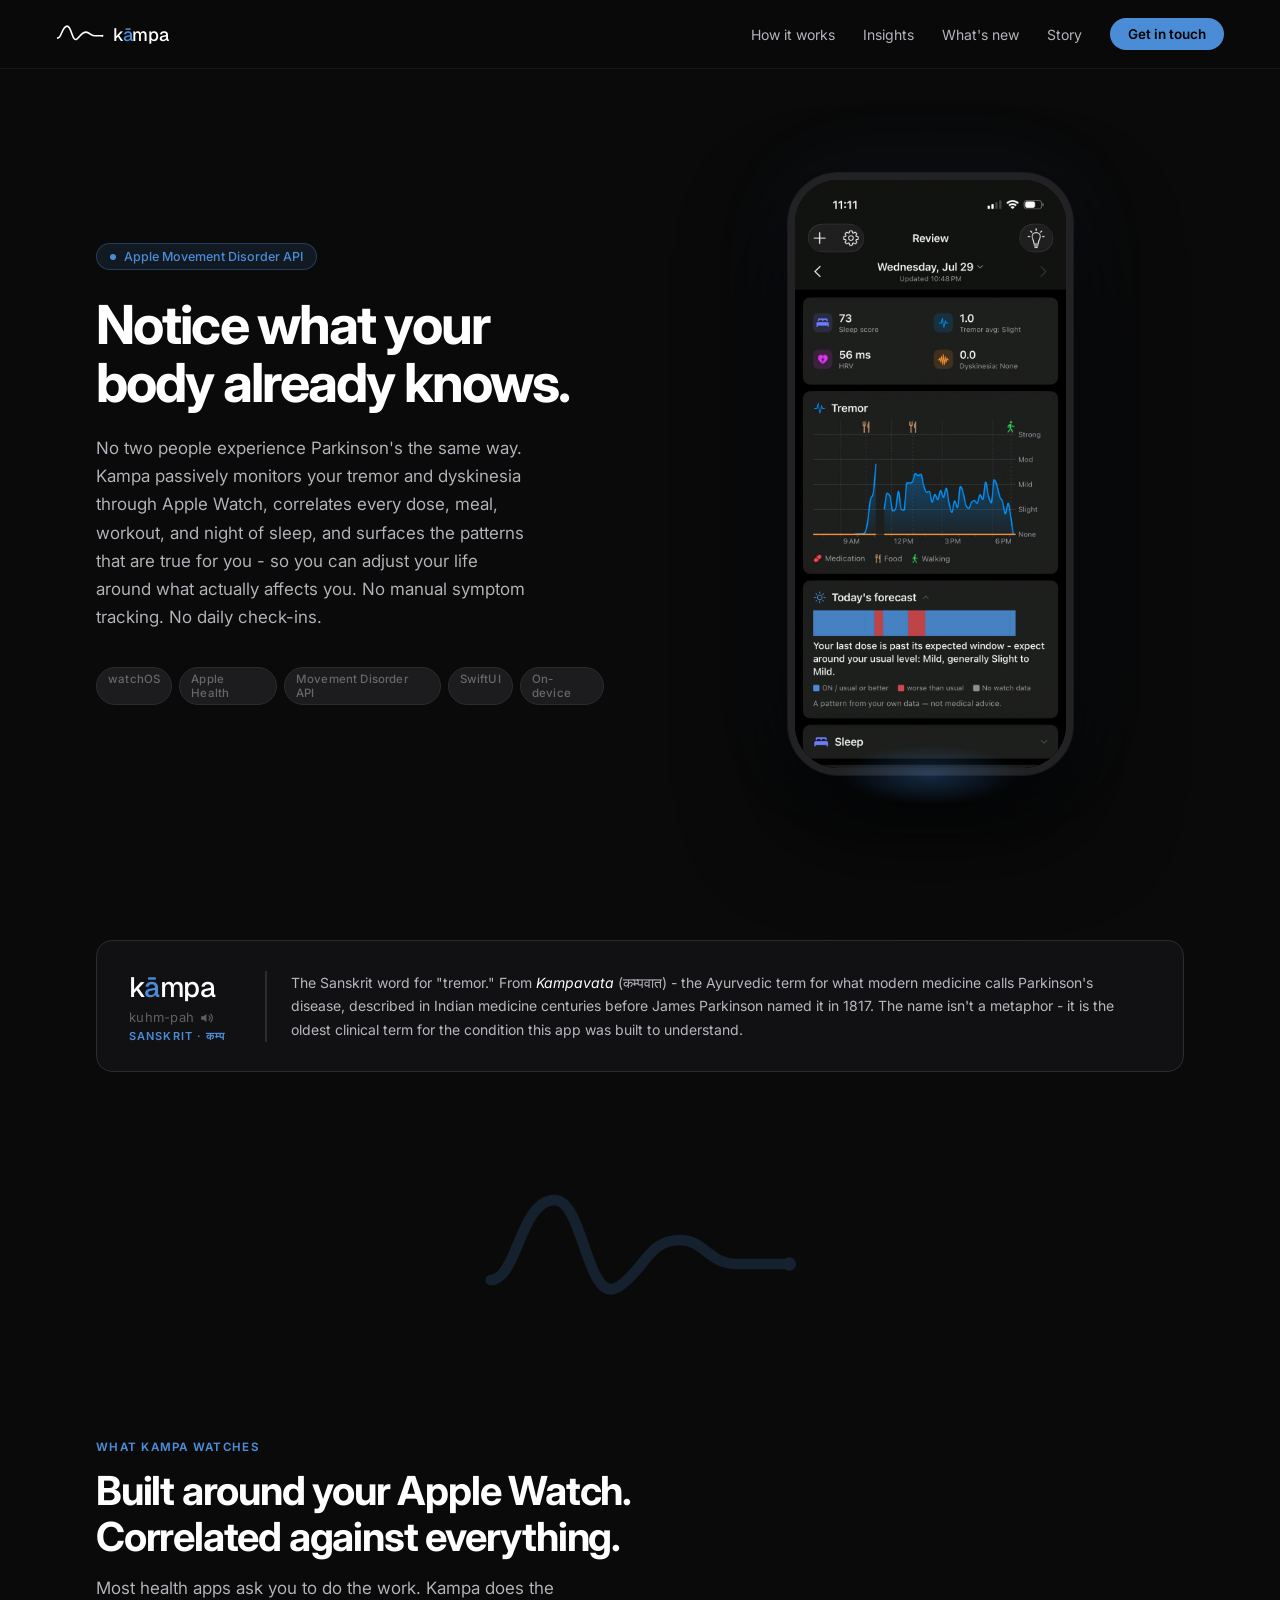
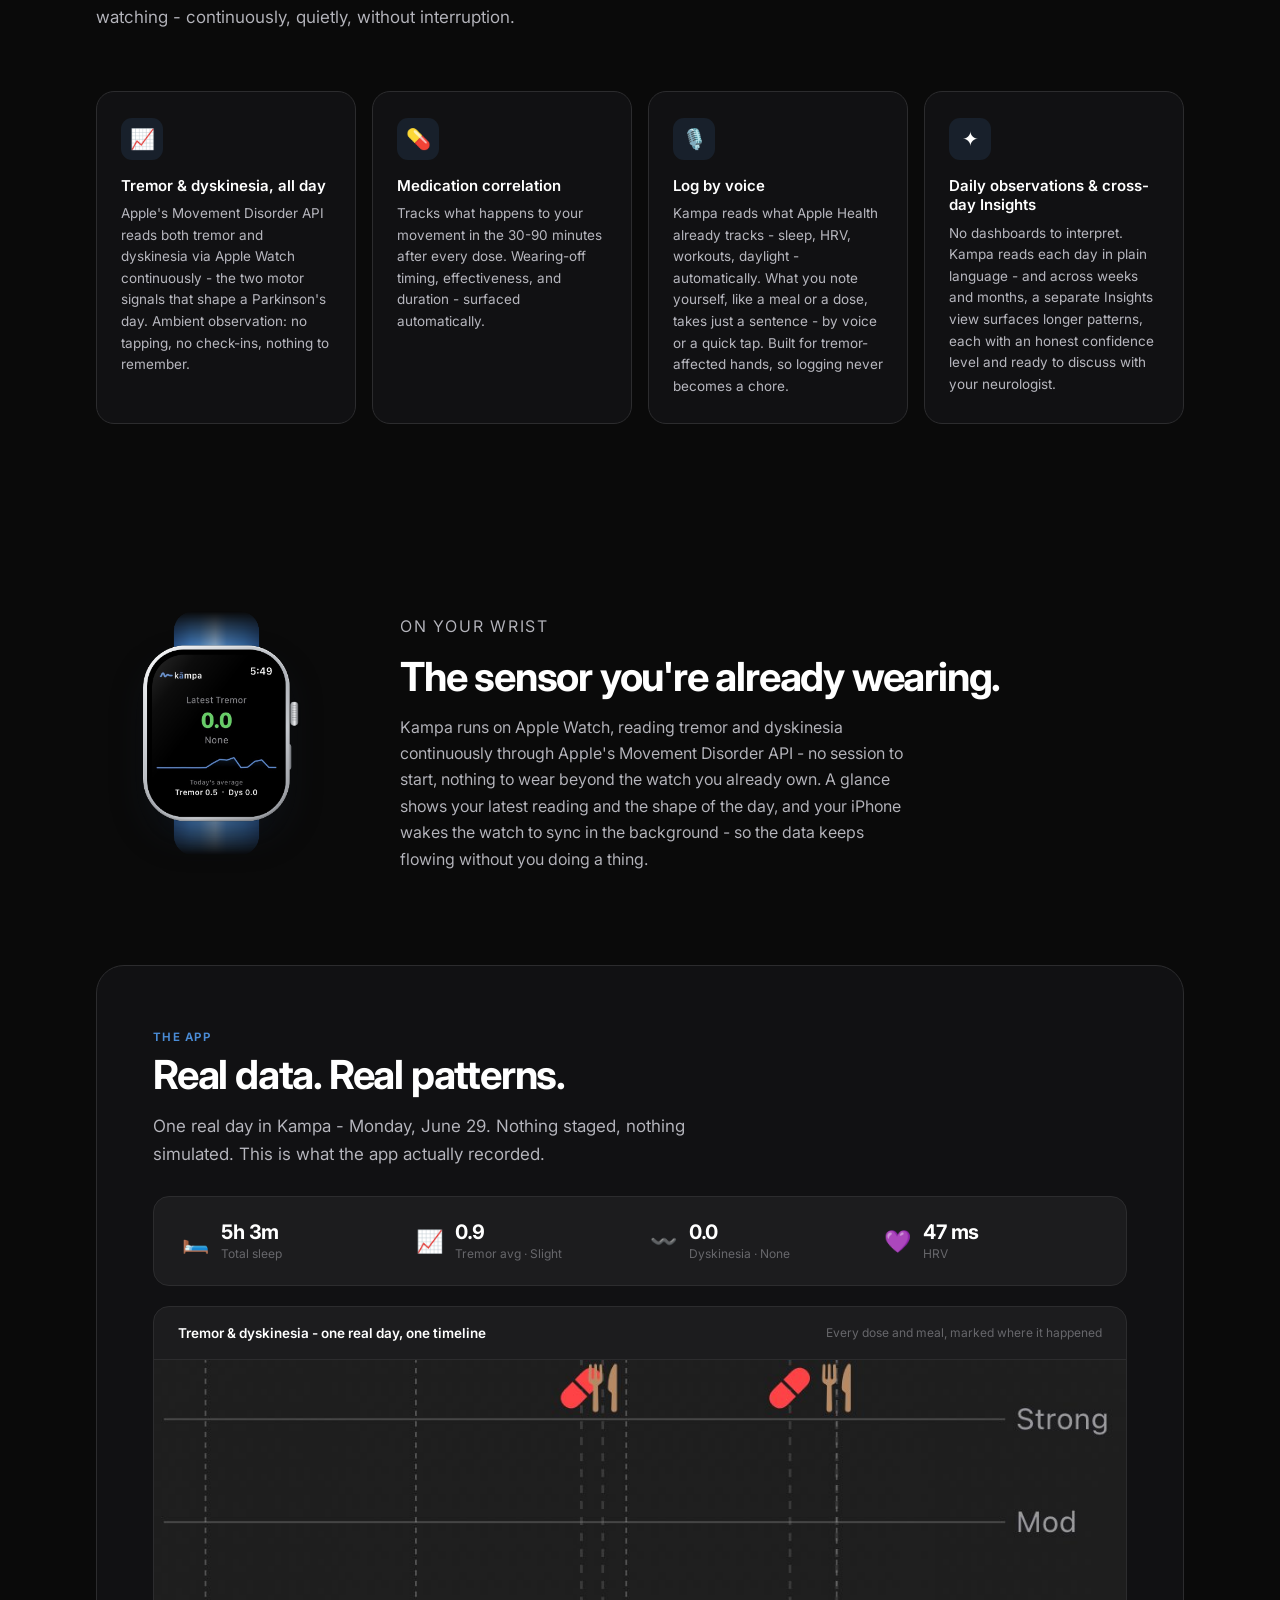
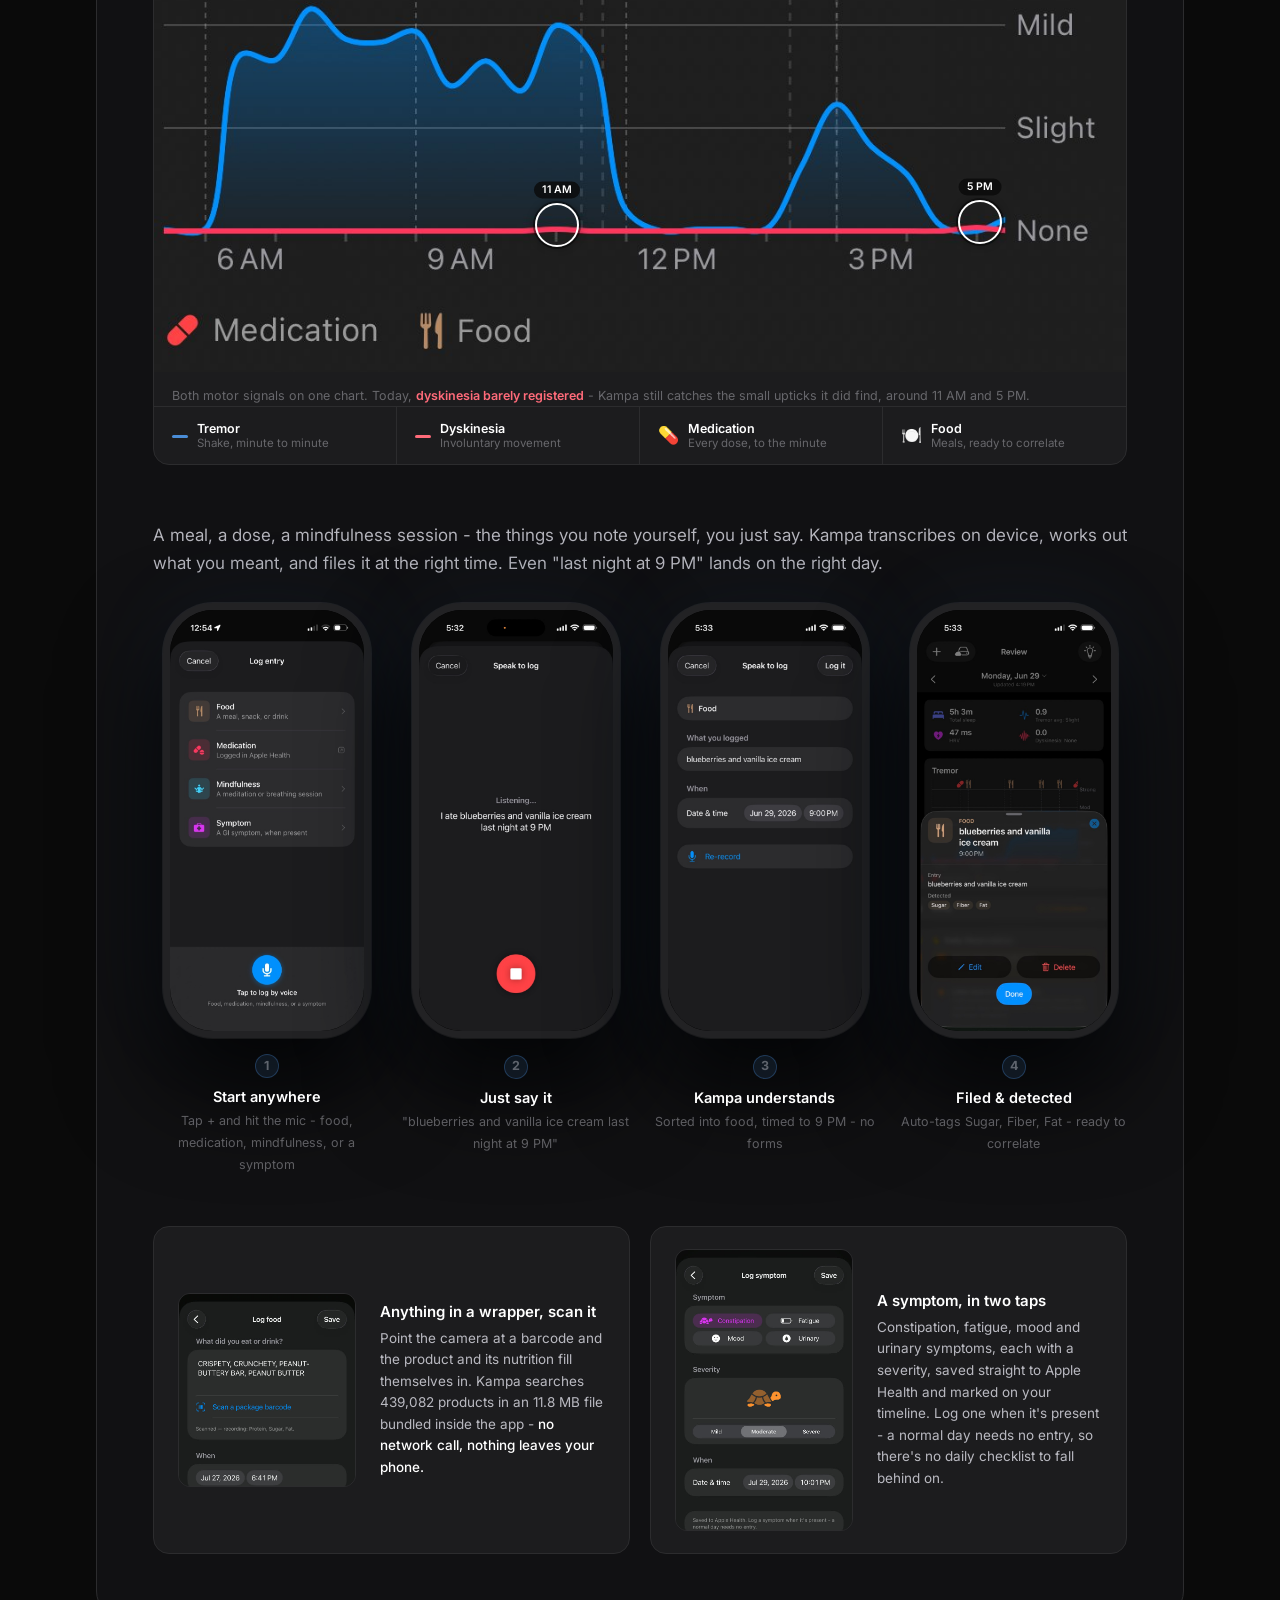
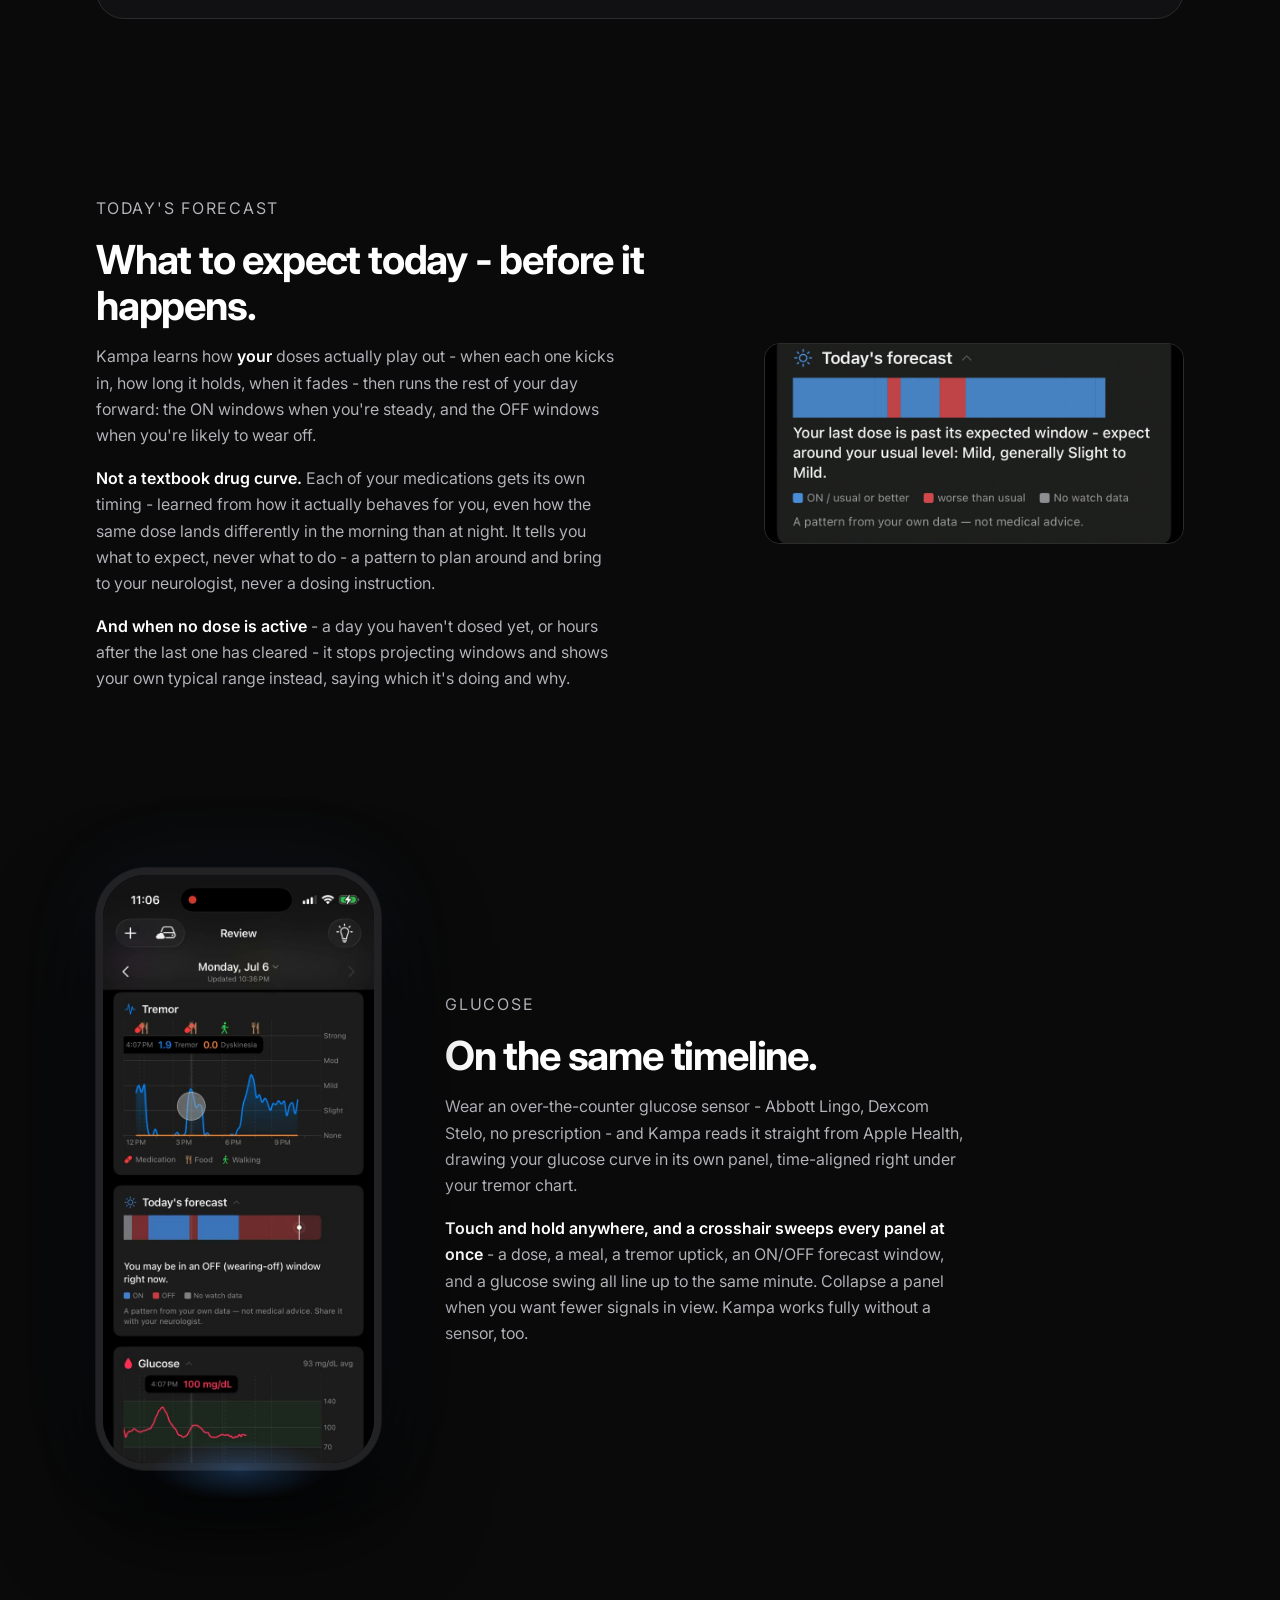
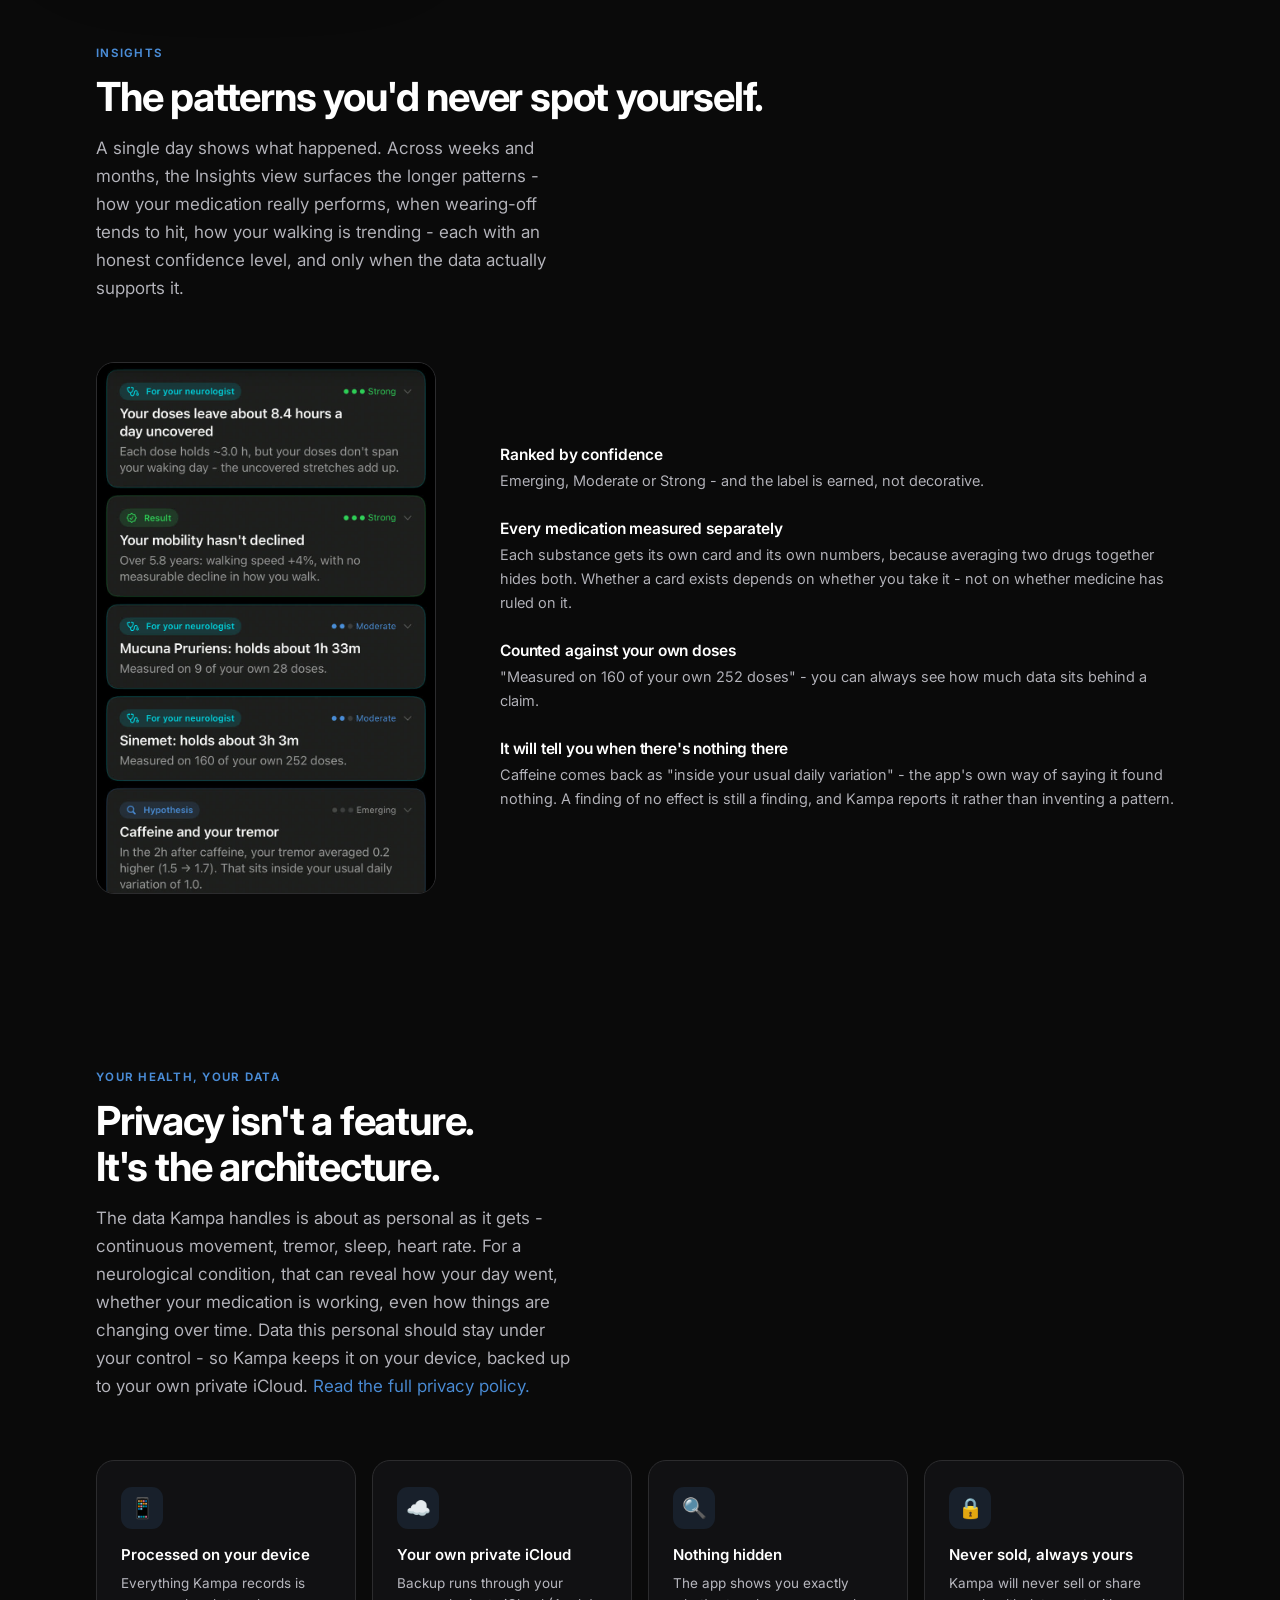
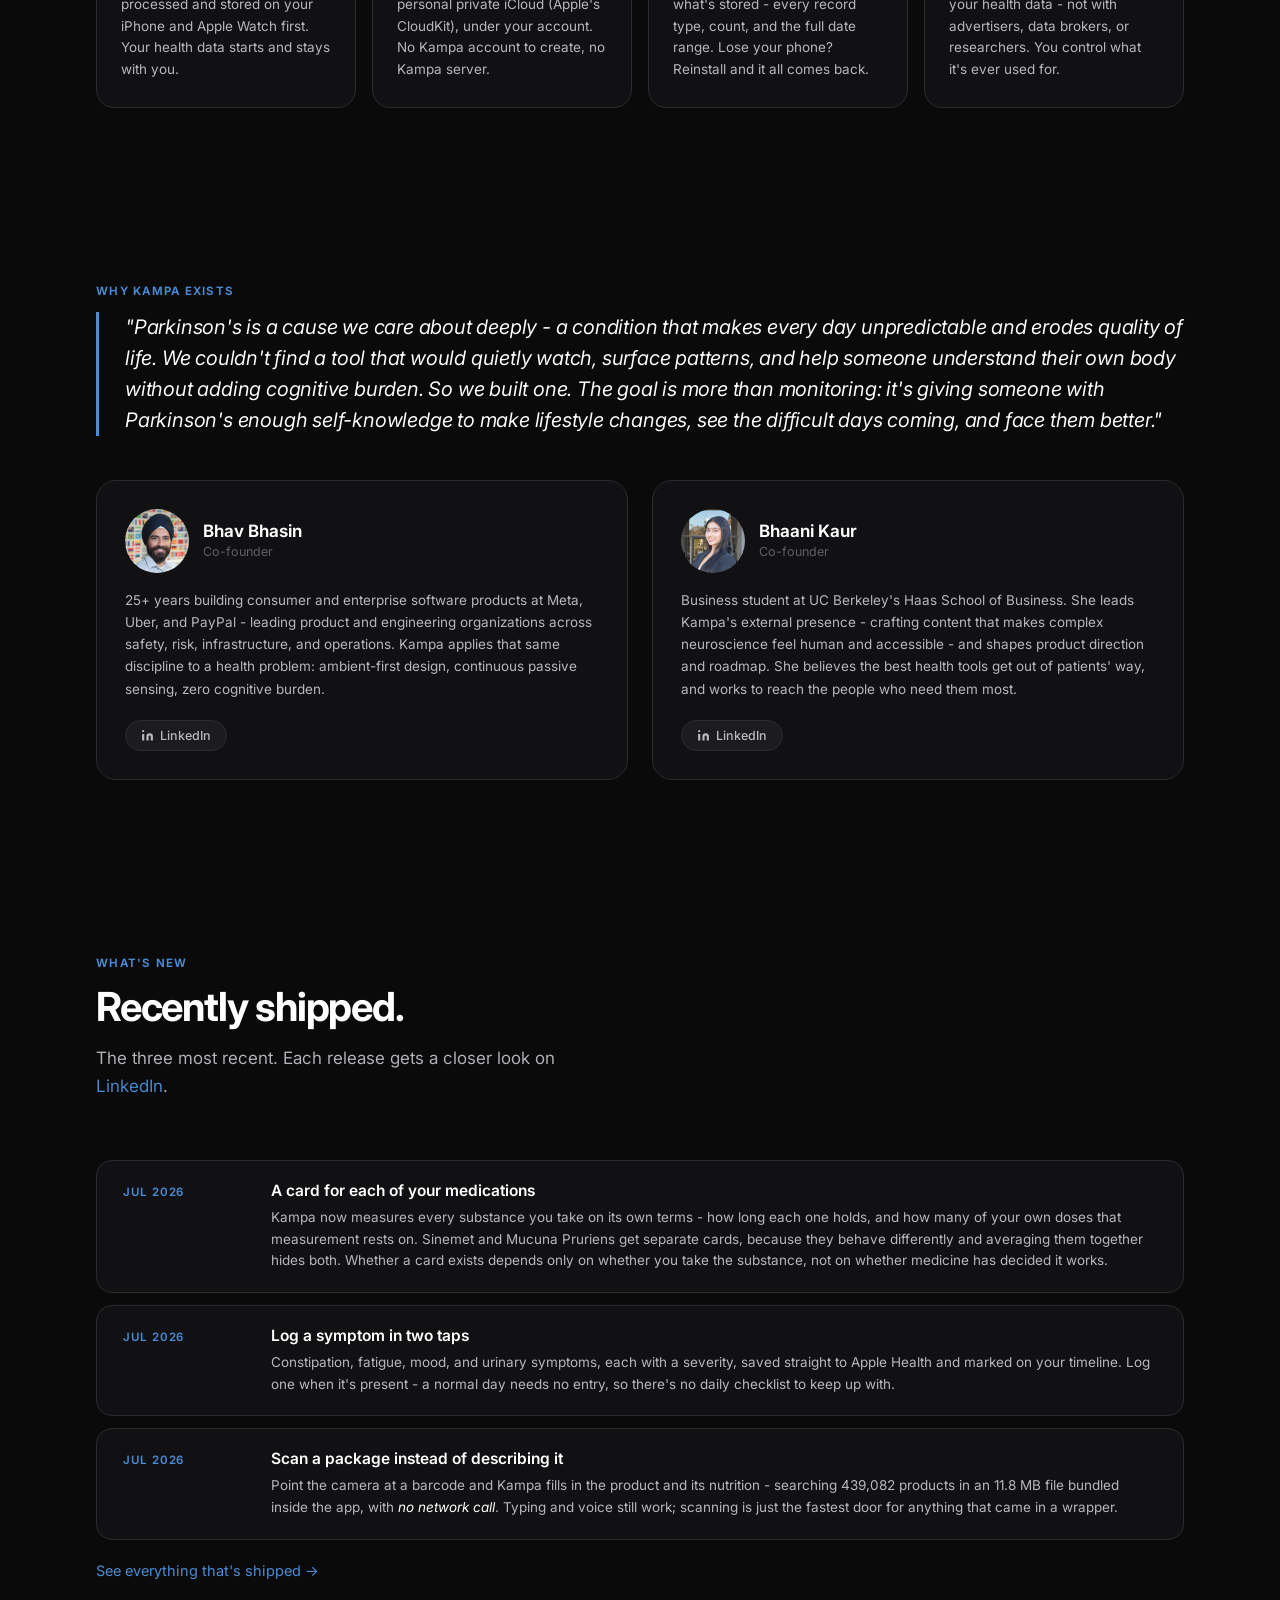
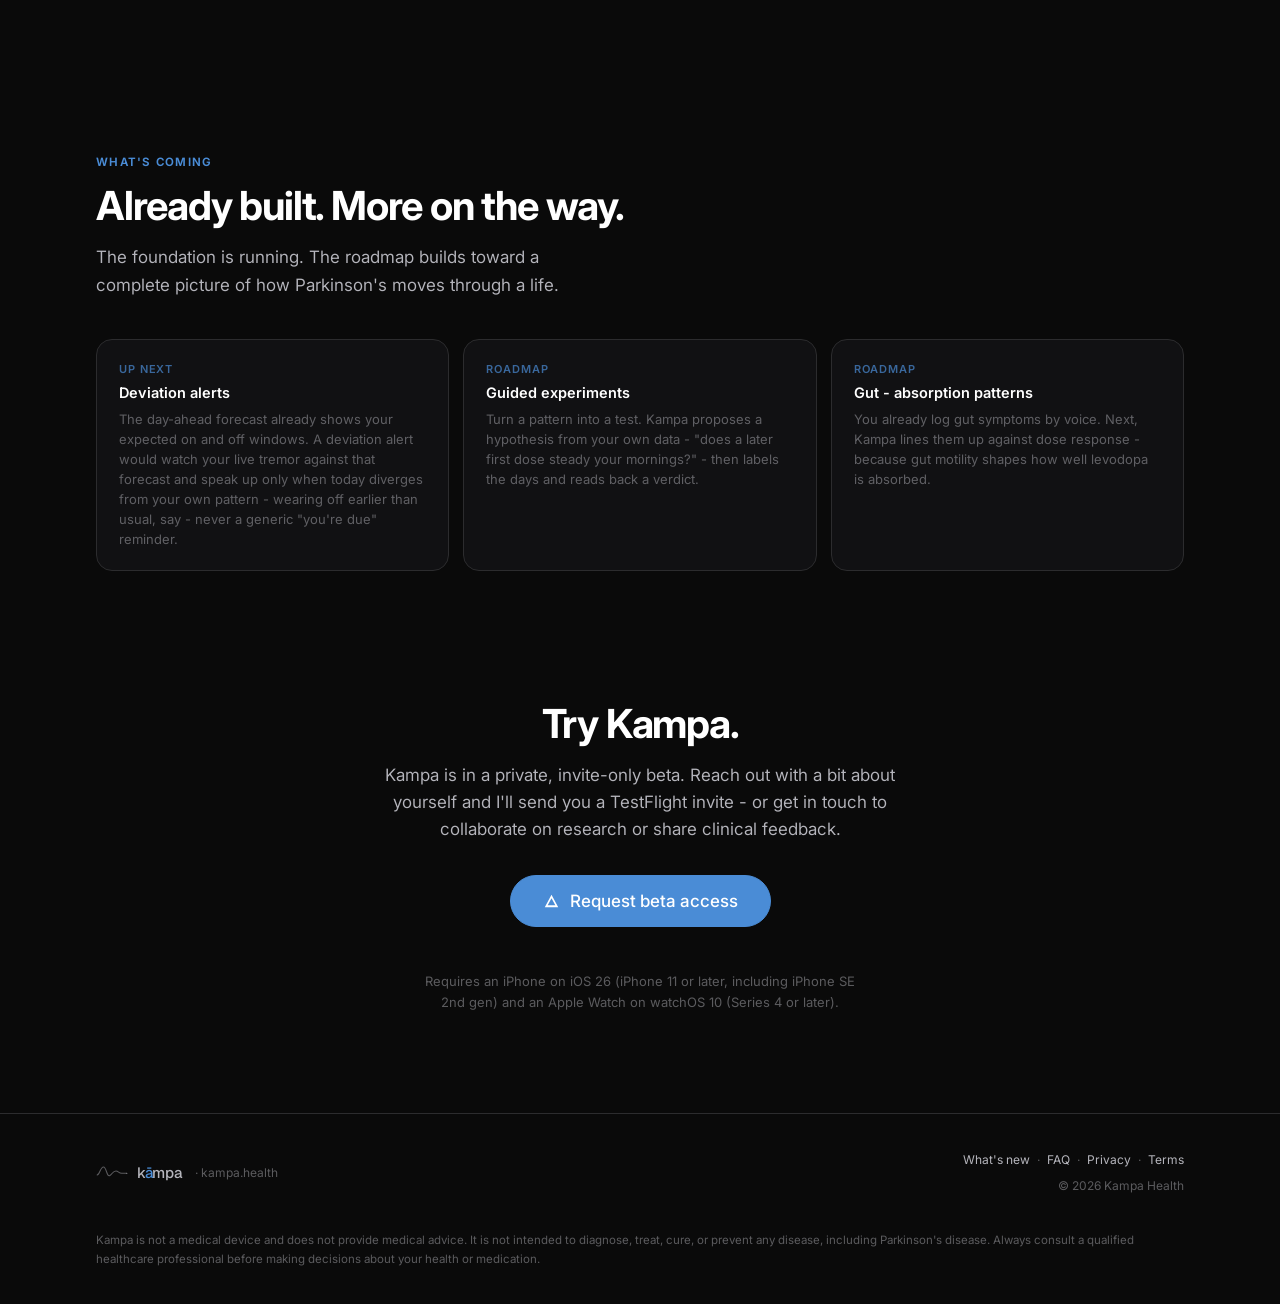
==== website/index.html @ e1b2e679 "Website: match crops to their frames, and use the newer forecast capture The device bezel only reads" ====
<!DOCTYPE html>
<html lang="en">
<head>
    <meta charset="UTF-8">
    <meta name="viewport" content="width=device-width, initial-scale=1.0">
    <title>Kampa — Movement Intelligence for Parkinson's</title>
    <meta name="description" content="Kampa passively monitors tremor and dyskinesia via Apple Watch, correlates medication, food, sleep, and exercise, and surfaces the patterns that matter. No manual symptom tracking required.">
    <!-- Google tag (gtag.js) -->
    <script async src="https://www.googletagmanager.com/gtag/js?id=G-08KTDP6KRR"></script>
    <script>
        window.dataLayer = window.dataLayer || [];
        function gtag(){dataLayer.push(arguments);}
        gtag('js', new Date());
        gtag('config', 'G-08KTDP6KRR');
    </script>
    <link rel="preconnect" href="https://fonts.googleapis.com">
    <link rel="preconnect" href="https://fonts.gstatic.com" crossorigin>
    <link href="https://fonts.googleapis.com/css2?family=Geist:wght@400;500;600&family=Noto+Serif+Devanagari:wght@400;600&family=Inter:ital,opsz,wght@0,14..32,300;0,14..32,400;0,14..32,500;0,14..32,600;0,14..32,700;1,14..32,400&display=swap" rel="stylesheet">
    <style>
        *, *::before, *::after { box-sizing: border-box; margin: 0; padding: 0; }

        :root {
            --bg: #0a0a0a;
            --surface-1: #111113;
            --surface-2: #1c1c1e;
            --border: #2c2c2e;
            --blue: #4A8CD6;
            --blue-deep: #2F5D99;
            --blue-dim: rgba(74, 140, 214, 0.12);
            --blue-border: rgba(74, 140, 214, 0.30);
            --coral: #FF6B7A;
            --orange: #FF9F0A;
            --text-1: #ffffff;
            --text-2: rgba(235, 235, 245, 0.76);
            --text-3: rgba(235, 235, 245, 0.36);
            --font: 'Inter', -apple-system, BlinkMacSystemFont, sans-serif;
            --font-geist: 'Geist', 'Inter', sans-serif;
            --font-dev: 'Noto Serif Devanagari', serif;
            --max-w: 1200px;
        }

        /* SVG wordmark text classes (matches logo SVG class names) */
        .wm, .wmLk {
            font-family: var(--font-geist);
            font-size: 72px;
            font-weight: 500;
        }

        /* Etymology block */
        .etym-wrap {
            max-width: var(--max-w);
            margin: 0 auto;
            padding: 40px 56px 0;
        }
        .etym-inner {
            border: 1px solid var(--border);
            border-radius: 16px;
            padding: 28px 32px;
            background: var(--surface-1);
            display: grid;
            grid-template-columns: auto 1fr;
            gap: 24px 40px;
            align-items: center;
        }
        .etym-name {
            display: flex;
            flex-direction: column;
            gap: 4px;
            white-space: nowrap;
        }
        .etym-word {
            font-family: var(--font-geist);
            font-size: 28px;
            font-weight: 500;
            letter-spacing: -0.02em;
            color: var(--text-1);
        }
        .etym-word .a-blue { color: var(--blue); }
        .etym-pron {
            font-size: 13px;
            color: var(--text-3);
            letter-spacing: 0.02em;
        }
        .pron-btn {
            background: none;
            border: none;
            padding: 0 0 0 6px;
            margin: 0;
            cursor: pointer;
            color: var(--text-3);
            display: inline-flex;
            align-items: center;
            vertical-align: middle;
            line-height: 1;
            transition: color 0.18s;
        }
        .pron-btn:hover { color: var(--blue); }
        .etym-lang {
            font-size: 11px;
            font-weight: 600;
            letter-spacing: 0.1em;
            text-transform: uppercase;
            color: var(--blue);
        }
        .etym-def {
            font-size: 14px;
            line-height: 1.7;
            color: var(--text-2);
            border-left: 2px solid var(--border);
            padding-left: 24px;
        }
        .etym-def em { color: var(--text-1); font-style: italic; }
        @media (max-width: 768px) {
            .etym-inner { grid-template-columns: 1fr; gap: 16px; }
            .etym-def { border-left: none; padding-left: 0; border-top: 1px solid var(--border); padding-top: 16px; }
            .etym-wrap { padding: 32px 32px 0; }
        }

        /* HealthKit domains strip */
        .hk-strip {
            display: flex;
            flex-wrap: wrap;
            gap: 8px;
            margin-top: 20px;
        }
        .hk-chip {
            background: rgba(74,140,214,0.08);
            border: 1px solid rgba(74,140,214,0.2);
            color: var(--blue);
            padding: 4px 12px;
            border-radius: 100px;
            font-size: 12px;
            font-weight: 500;
        }

        /* Wave divider */
        .wave-divider {
            display: flex;
            justify-content: center;
            padding: 0 56px;
            max-width: var(--max-w);
            margin: 88px auto 0;
            opacity: 0.18;
        }
        .wave-divider svg { width: 100%; max-width: 320px; color: var(--blue); }

        html { scroll-behavior: smooth; }

        body {
            background: var(--bg);
            color: var(--text-1);
            font-family: var(--font);
            -webkit-font-smoothing: antialiased;
            overflow-x: hidden;
        }

        /* ── Nav ── */
        nav {
            position: fixed;
            top: 0; left: 0; right: 0;
            z-index: 100;
            display: flex;
            align-items: center;
            justify-content: space-between;
            padding: 18px 56px;
            background: rgba(10, 10, 10, 0.72);
            backdrop-filter: blur(24px);
            -webkit-backdrop-filter: blur(24px);
            border-bottom: 1px solid rgba(255,255,255,0.05);
        }

        .wordmark {
            display: flex;
            align-items: center;
            gap: 9px;
            text-decoration: none;
        }

        .nav-links {
            display: flex;
            align-items: center;
            gap: 28px;
        }
        .nav-link {
            color: var(--text-2);
            text-decoration: none;
            font-size: 14px;
            font-weight: 400;
            transition: color 0.18s;
        }
        .nav-link:hover { color: var(--text-1); }
        .nav-cta {
            background: var(--blue);
            color: #000;
            padding: 8px 18px;
            border-radius: 100px;
            font-size: 13.5px;
            font-weight: 600;
            text-decoration: none;
            transition: opacity 0.18s;
        }
        .nav-cta:hover { opacity: 0.84; }

        /* ── Hero ── */
        .hero {
            min-height: 100vh;
            max-width: var(--max-w);
            margin: 0 auto;
            display: grid;
            grid-template-columns: 1fr 1fr;
            align-items: center;
            gap: 72px;
            padding: 128px 56px 80px;
        }

        .badge {
            display: inline-flex;
            align-items: center;
            gap: 8px;
            background: var(--blue-dim);
            border: 1px solid var(--blue-border);
            color: var(--blue);
            padding: 5px 13px;
            border-radius: 100px;
            font-size: 12.5px;
            font-weight: 500;
            margin-bottom: 26px;
        }
        .badge-dot {
            width: 6px; height: 6px;
            background: var(--blue);
            border-radius: 50%;
            animation: blink 2.4s ease-in-out infinite;
        }
        @keyframes blink {
            0%, 100% { opacity: 1; }
            50% { opacity: 0.35; }
        }

        h1 {
            font-size: clamp(34px, 4.2vw, 54px);
            font-weight: 720;
            line-height: 1.08;
            letter-spacing: -0.035em;
            margin-bottom: 22px;
        }

        .hero-sub {
            font-size: 17px;
            line-height: 1.65;
            color: var(--text-2);
            max-width: 430px;
            margin-bottom: 36px;
            font-weight: 380;
        }

        .cta-row {
            display: flex;
            align-items: center;
            gap: 20px;
            margin-bottom: 44px;
            flex-wrap: wrap;
        }
        .btn-primary {
            display: inline-flex;
            align-items: center;
            gap: 8px;
            background: var(--blue);
            color: #000;
            padding: 13px 26px;
            border-radius: 100px;
            font-size: 15px;
            font-weight: 600;
            text-decoration: none;
            transition: opacity 0.18s, transform 0.12s;
        }
        .btn-primary:hover { opacity: 0.88; transform: translateY(-1px); }

        .btn-ghost {
            color: var(--text-2);
            font-size: 14px;
            font-weight: 400;
            text-decoration: none;
            transition: color 0.18s;
        }
        .btn-ghost:hover { color: var(--text-1); }

        .chips {
            display: flex;
            flex-wrap: nowrap;
            gap: 7px;
        }
        .chip {
            background: var(--surface-2);
            border: 1px solid var(--border);
            color: var(--text-3);
            padding: 4px 11px;
            border-radius: 100px;
            font-size: 11.5px;
            font-weight: 500;
            letter-spacing: 0.015em;
        }

        /* App icon display */

        /* Phone frame */
        .phone-wrap {
            display: flex;
            flex-direction: column;
            align-items: center;
            position: relative;
        }
        .phone {
            width: 285px;
            border-radius: 50px;
            background: #000;
            border: 7px solid #222224;
            box-shadow:
                0 0 0 1px rgba(255,255,255,0.07),
                0 48px 100px rgba(0,0,0,0.88),
                0 0 90px rgba(75,158,255,0.07);
            overflow: hidden;
        }
        .phone img { width: 100%; display: block; }
        .phone-glow {
            position: absolute;
            bottom: -30px; left: 50%;
            transform: translateX(-50%);
            width: 180px; height: 60px;
            background: radial-gradient(ellipse, rgba(75,158,255,0.25) 0%, transparent 70%);
            pointer-events: none;
        }

        /* ── Shared section wrapper ── */
        .section-wrap {
            max-width: var(--max-w);
            margin: 0 auto;
            padding: 88px 56px;
        }

        .eyebrow {
            font-size: 11.5px;
            font-weight: 650;
            letter-spacing: 0.11em;
            text-transform: uppercase;
            color: var(--blue);
            margin-bottom: 14px;
        }
        .section-h {
            font-size: clamp(26px, 3.4vw, 40px);
            font-weight: 700;
            letter-spacing: -0.03em;
            line-height: 1.15;
            margin-bottom: 14px;
        }
        .section-p {
            font-size: 17px;
            color: var(--text-2);
            line-height: 1.65;
            max-width: 480px;
            margin-bottom: 60px;
            font-weight: 380;
        }

        /* ── Capabilities ── */
        .cap-grid {
            display: grid;
            grid-template-columns: repeat(4, 1fr);
            gap: 16px;
        }
        .cap-card {
            background: var(--surface-1);
            border: 1px solid var(--border);
            border-radius: 18px;
            padding: 26px 24px;
            transition: border-color 0.2s;
        }
        .cap-card:hover { border-color: var(--blue-border); }
        .cap-icon {
            width: 42px; height: 42px;
            background: var(--blue-dim);
            border-radius: 11px;
            display: flex;
            align-items: center;
            justify-content: center;
            font-size: 20px;
            margin-bottom: 16px;
        }
        .cap-title {
            font-size: 15px;
            font-weight: 600;
            line-height: 1.3;
            margin-bottom: 8px;
        }
        .cap-desc {
            font-size: 13.5px;
            color: var(--text-2);
            line-height: 1.6;
        }

        /* ── Screenshots ── */
        .screens-box {
            background: var(--surface-1);
            border: 1px solid var(--border);
            border-radius: 28px;
            padding: 64px 56px;
        }
        .screens-grid {
            display: grid;
            grid-template-columns: repeat(3, 1fr);
            gap: 28px;
            align-items: end;
        }
        .screen-item {
            display: flex;
            flex-direction: column;
            align-items: center;
            gap: 18px;
        }
        .screen-item .phone {
            width: 100%;
            max-width: 240px;
        }
        .screen-caption { text-align: center; }
        .screen-caption strong { display: block; font-size: 14px; font-weight: 600; margin-bottom: 3px; }
        .screen-caption span { font-size: 12.5px; color: var(--text-3); }

        /* Day at a glance */
        .glance-card {
            display: grid;
            grid-template-columns: repeat(4, 1fr);
            gap: 20px;
            background: var(--surface-2);
            border: 1px solid var(--border);
            border-radius: 16px;
            padding: 24px 28px;
            margin-bottom: 20px;
        }
        .glance-item { display: flex; align-items: center; gap: 12px; }
        .glance-icon { font-size: 22px; line-height: 1; flex-shrink: 0; }
        .glance-num { font-size: 20px; font-weight: 700; color: var(--text-1); letter-spacing: -0.02em; line-height: 1.1; }
        .glance-label { font-size: 12px; color: var(--text-3); margin-top: 3px; }
        @media (max-width: 768px) { .glance-card { grid-template-columns: repeat(2, 1fr); gap: 18px; } }

        /* Detail cards */
        .detail-grid {
            display: grid;
            grid-template-columns: repeat(3, 1fr);
            gap: 16px;
        }
        .detail-card {
            background: var(--surface-2);
            border: 1px solid var(--border);
            border-radius: 16px;
            padding: 24px 22px;
        }
        .detail-icon { font-size: 24px; display: block; margin-bottom: 16px; line-height: 1; }
        .detail-label {
            font-size: 11px;
            font-weight: 600;
            letter-spacing: 0.1em;
            text-transform: uppercase;
            color: var(--blue);
            margin-bottom: 8px;
        }
        .detail-head { font-size: 15.5px; font-weight: 600; color: var(--text-1); line-height: 1.3; margin-bottom: 8px; }
        .detail-sub { font-size: 13px; color: var(--text-2); line-height: 1.55; }
        .dtag {
            display: inline-block;
            background: var(--surface-1);
            border: 1px solid var(--border);
            border-radius: 100px;
            padding: 1px 9px;
            font-size: 11.5px;
            color: var(--text-2);
            margin: 2px 2px 0 0;
        }
        @media (max-width: 768px) { .detail-grid { grid-template-columns: 1fr; } }

        /* Insights showcase */
        .insight-lede {
            display: grid;
            grid-template-columns: auto 1fr;
            gap: 64px;
            align-items: center;
        }
        /* Cropped list, so a bordered card - not a device bezel, which only reads
           as a phone at true full-screen proportions. */
        .insight-shot {
            width: 340px;
            border: 1px solid var(--border);
            border-radius: 18px;
            overflow: hidden;
            background: var(--surface-2);
        }
        .insight-shot img { width: 100%; display: block; }
        .insight-points { display: flex; flex-direction: column; gap: 26px; }
        .ipoint strong {
            display: block; font-size: 15.5px; font-weight: 600;
            color: var(--text-1); margin-bottom: 5px; letter-spacing: -0.01em;
        }
        .ipoint span { font-size: 14.5px; color: var(--text-2); line-height: 1.65; font-weight: 380; }
        @media (max-width: 900px) {
            .insight-lede { grid-template-columns: 1fr; gap: 40px; justify-items: center; }
            .insight-shot { width: 100%; max-width: 340px; }
            .insight-points { max-width: 520px; }
        }

        /* Tremor callout */
        .tremor-callout {
            margin-top: 44px;
            border: 1px solid var(--border);
            border-radius: 16px;
            overflow: hidden;
            background: var(--surface-2);
        }
        .tremor-header {
            padding: 18px 24px;
            border-bottom: 1px solid var(--border);
            display: flex;
            align-items: center;
            justify-content: space-between;
        }
        .tremor-header strong { font-size: 13.5px; font-weight: 600; }
        .tremor-header span { font-size: 12px; color: var(--text-3); }
        .tremor-callout img { width: 100%; display: block; }
        /* Annotation rings over the real chart (UI overlay, image untouched) */
        .chart-annot { position: relative; line-height: 0; }
        .annot-ring {
            position: absolute;
            width: clamp(24px, 5.4%, 44px);
            aspect-ratio: 1;
            border: 2px solid #ffffff;
            border-radius: 50%;
            transform: translate(-50%, -50%);
            box-shadow: 0 0 0 2px rgba(0,0,0,0.45), 0 0 8px rgba(0,0,0,0.4);
            pointer-events: none;
        }
        .annot-ring::after {
            content: attr(data-time);
            position: absolute;
            left: 50%; top: -7px;
            transform: translate(-50%, -100%);
            white-space: nowrap;
            font-size: 10.5px;
            font-weight: 600;
            line-height: 1;
            color: #ffffff;
            background: rgba(10,10,10,0.82);
            padding: 3px 8px;
            border-radius: 100px;
            letter-spacing: 0.02em;
        }
        .sig-swatch-line { display: inline-block; width: 16px; height: 3px; border-radius: 2px; vertical-align: middle; }
        .annot-note {
            font-size: 12.5px;
            color: var(--text-3);
            line-height: 1.55;
            padding: 14px 18px 0;
        }
        .annot-note b { color: var(--coral); font-weight: 600; }
        .tremor-legend {
            display: grid;
            grid-template-columns: repeat(4, 1fr);
            border-top: 1px solid var(--border);
        }
        .legend-item {
            padding: 14px 18px;
            display: flex;
            align-items: center;
            gap: 9px;
            border-right: 1px solid var(--border);
        }
        .legend-item:last-child { border-right: none; }
        .legend-item span { font-size: 17px; }
        .legend-item strong { display: block; font-size: 12.5px; font-weight: 600; }
        .legend-item p { font-size: 11.5px; color: var(--text-3); }

        /* ── Glucose (CGM) lede — mirrors .watch-lede grammar ── */
        .phone video { width: 100%; display: block; }
        .cgm-lede {
            display: grid;
            grid-template-columns: auto 1fr;
            gap: 64px;
            align-items: center;
        }
        .cgm-lede .phone { width: 285px; }
        .cgm-copy h3 { margin-bottom: 14px; }
        .cgm-copy p { font-size: 16px; color: var(--text-2); line-height: 1.65; max-width: 520px; font-weight: 380; margin-bottom: 16px; }
        .cgm-copy p:last-child { margin-bottom: 0; }
        .cgm-copy strong { color: var(--text-1); font-weight: 600; }
        @media (max-width: 760px) {
            .cgm-lede { grid-template-columns: 1fr; justify-items: center; text-align: center; gap: 36px; }
            .cgm-copy p { margin-left: auto; margin-right: auto; }
        }

        /* ── Today's forecast lede — mirrors .cgm-lede, image on the right for rhythm ── */
        .forecast-lede {
            display: grid;
            grid-template-columns: 1fr auto;
            gap: 64px;
            align-items: center;
        }
        /* Bare panel crop - the chart is the subject, so no device bezel around it */
        .forecast-shot {
            border: 1px solid var(--border);
            border-radius: 16px;
            overflow: hidden;
            background: var(--surface-2);
            width: 420px;
        }
        .forecast-shot img { width: 100%; display: block; }
        .forecast-copy h3 { margin-bottom: 14px; }
        .forecast-copy p { font-size: 16px; color: var(--text-2); line-height: 1.65; max-width: 520px; font-weight: 380; margin-bottom: 16px; }
        .forecast-copy p:last-child { margin-bottom: 0; }
        .forecast-copy strong { color: var(--text-1); font-weight: 600; }
        @media (max-width: 760px) {
            .forecast-lede { grid-template-columns: 1fr; justify-items: center; text-align: center; gap: 36px; }
            .forecast-copy p { margin-left: auto; margin-right: auto; }
            .forecast-shot { order: -1; width: 100%; max-width: 420px; }
        }

        /* ── Dual-signal showcase ── */
        .signal-grid {
            display: grid;
            grid-template-columns: 0.82fr 1fr;
            gap: 52px;
            align-items: center;
            margin-top: 8px;
        }
        .signal-grid .phone { width: 100%; max-width: 258px; }
        .signal-grid .phone-wrap { align-self: center; }
        .signal-h {
            font-size: clamp(20px, 2.4vw, 26px);
            font-weight: 650;
            letter-spacing: -0.02em;
            line-height: 1.2;
            margin-bottom: 14px;
        }
        .signal-lead {
            font-size: 15px;
            color: var(--text-2);
            line-height: 1.65;
            margin-bottom: 26px;
        }
        .signal-legend {
            display: grid;
            grid-template-columns: 1fr 1fr;
            gap: 16px 24px;
        }
        .sig-item { display: flex; align-items: flex-start; gap: 11px; }
        .sig-swatch { margin-top: 5px; flex-shrink: 0; }
        .sig-swatch.line { width: 22px; height: 3px; border-radius: 2px; }
        .sig-swatch.dot { width: 11px; height: 11px; border-radius: 50%; margin-top: 3px; }
        .sig-glyph { font-size: 15px; line-height: 1; margin-top: 1px; flex-shrink: 0; width: 20px; }
        .sig-item strong { display: block; font-size: 13.5px; font-weight: 600; color: var(--text-1); margin-bottom: 2px; }
        .sig-item span { font-size: 12.5px; color: var(--text-3); line-height: 1.5; }
        @media (max-width: 900px) {
            .signal-grid { grid-template-columns: 1fr; gap: 34px; }
            .signal-grid .phone-wrap { order: -1; }
            .signal-legend { max-width: 480px; }
        }

        /* ── Voice logging strip ── */
        .voice-strip {
            display: grid;
            grid-template-columns: repeat(4, 1fr);
            gap: 22px;
            align-items: start;
        }
        .voice-step { display: flex; flex-direction: column; align-items: center; gap: 16px; }
        .voice-step .phone { width: 100%; max-width: 208px; }
        .voice-cap { text-align: center; }
        .voice-num {
            display: inline-flex;
            align-items: center;
            justify-content: center;
            width: 24px; height: 24px;
            border-radius: 50%;
            background: var(--blue-dim);
            border: 1px solid var(--blue-border);
            color: var(--blue);
            font-size: 12px;
            font-weight: 700;
            margin-bottom: 10px;
        }
        .voice-cap strong { display: block; font-size: 14.5px; font-weight: 600; color: var(--text-1); margin-bottom: 4px; }
        .voice-cap span { font-size: 12.5px; color: var(--text-3); line-height: 1.5; }
        @media (max-width: 1024px) {
            .voice-strip { grid-template-columns: repeat(2, 1fr); gap: 30px 24px; max-width: 520px; margin: 0 auto; }
        }
        @media (max-width: 768px) {
            .voice-strip { grid-template-columns: 1fr; max-width: 320px; margin: 0 auto; gap: 40px; }
        }

        /* ── The other two capture doors: scan, and symptom ── */
        .doors {
            display: grid;
            grid-template-columns: 1fr 1fr;
            gap: 20px;
            margin-top: 52px;
        }
        .door {
            display: grid;
            grid-template-columns: 178px 1fr;
            gap: 24px;
            align-items: center;
            background: var(--surface-2);
            border: 1px solid var(--border);
            border-radius: 16px;
            padding: 22px 24px;
        }
        .door-shot {
            border: 1px solid var(--border);
            border-radius: 12px;
            overflow: hidden;
            background: var(--bg);
        }
        .door-shot img { width: 100%; display: block; }
        .door-copy strong { display: block; font-size: 15px; font-weight: 600; color: var(--text-1); margin-bottom: 7px; }
        .door-copy p { font-size: 13.5px; color: var(--text-2); line-height: 1.6; }
        .door-copy em { color: var(--text-1); font-style: normal; font-weight: 500; }
        @media (max-width: 1024px) { .doors { grid-template-columns: 1fr; } }
        @media (max-width: 520px) { .door { grid-template-columns: 1fr; gap: 18px; } .door-shot { max-width: 200px; } }

        /* ── Watch lede ── */
        .watch-lede {
            display: grid;
            grid-template-columns: auto 1fr;
            gap: 64px;
            align-items: center;
        }
        /* Apple Watch (Series 11) mockup image - transparent PNG, blends on dark bg */
        .watch-device { width: 240px; flex-shrink: 0; }
        .watch-device img { width: 100%; height: auto; display: block; }
        .watch-copy h3 { margin-bottom: 14px; }
        .watch-copy p { font-size: 16px; color: var(--text-2); line-height: 1.65; max-width: 520px; font-weight: 380; }
        @media (max-width: 768px) {
            .watch-lede { grid-template-columns: 1fr; justify-items: center; text-align: center; gap: 36px; }
            .watch-copy p { margin: 0 auto; }
        }

        /* ── Story ── */
        .story-grid {
            display: grid;
            grid-template-columns: 1fr 1fr;
            gap: 80px;
            align-items: center;
        }
        blockquote {
            font-size: clamp(16px, 1.8vw, 20px);
            font-weight: 380;
            font-style: italic;
            line-height: 1.55;
            letter-spacing: -0.01em;
            padding-left: 26px;
            border-left: 3px solid var(--blue);
            color: var(--text-1);
        }
        .founders-grid {
            display: grid;
            grid-template-columns: 1fr 1fr;
            gap: 24px;
            margin-top: 44px;
        }

        .builder-card {
            background: var(--surface-1);
            border: 1px solid var(--border);
            border-radius: 20px;
            padding: 28px;
        }
        .builder-head {
            display: flex;
            align-items: center;
            gap: 14px;
            margin-bottom: 16px;
        }
        .builder-avatar {
            width: 64px; height: 64px;
            border-radius: 50%;
            object-fit: cover;
            flex-shrink: 0;
        }
        .builder-name { font-size: 17px; font-weight: 650; margin-bottom: 2px; }
        .builder-title { font-size: 12.5px; color: var(--text-3); line-height: 1.45; }
        .builder-bio {
            font-size: 13.5px;
            color: var(--text-2);
            line-height: 1.65;
            margin-bottom: 20px;
        }
        .builder-links { display: flex; gap: 10px; }
        .pill-link {
            display: inline-flex;
            align-items: center;
            gap: 6px;
            background: var(--surface-2);
            border: 1px solid var(--border);
            color: var(--text-2);
            padding: 7px 15px;
            border-radius: 100px;
            font-size: 12.5px;
            font-weight: 500;
            text-decoration: none;
            transition: all 0.18s;
        }
        .pill-link:hover { color: var(--text-1); border-color: rgba(255,255,255,0.18); }

        /* ── Roadmap ── */
        .roadmap-grid {
            display: grid;
            grid-template-columns: repeat(3, 1fr);
            gap: 14px;
        }
        .roadmap-item {
            background: var(--surface-1);
            border: 1px solid var(--border);
            border-radius: 16px;
            padding: 22px 22px 20px;
            display: flex;
            flex-direction: column;
            gap: 6px;
        }
        .roadmap-label {
            font-size: 11px;
            font-weight: 600;
            letter-spacing: 0.08em;
            text-transform: uppercase;
            color: var(--blue);
            opacity: 0.7;
            margin-bottom: 2px;
        }
        .roadmap-title {
            font-size: 14.5px;
            font-weight: 600;
            line-height: 1.3;
        }
        .roadmap-desc {
            font-size: 13px;
            color: var(--text-3);
            line-height: 1.55;
        }
        @media (max-width: 1024px) { .roadmap-grid { grid-template-columns: repeat(2, 1fr); } }
        @media (max-width: 640px) { .roadmap-grid { grid-template-columns: 1fr; } }

        /* ── What's new (changelog) ── */
        .changelog-list { display: flex; flex-direction: column; gap: 12px; }
        .changelog-item {
            background: var(--surface-1);
            border: 1px solid var(--border);
            border-radius: 16px;
            padding: 20px 26px;
            display: grid;
            grid-template-columns: 124px 1fr;
            gap: 24px;
            align-items: baseline;
            transition: border-color 0.2s;
        }
        .changelog-item:hover { border-color: var(--blue-border); }
        .changelog-date {
            font-size: 11.5px;
            font-weight: 600;
            letter-spacing: 0.08em;
            text-transform: uppercase;
            color: var(--blue);
            white-space: nowrap;
        }
        .changelog-title { font-size: 15.5px; font-weight: 600; line-height: 1.3; margin-bottom: 6px; }
        .changelog-desc { font-size: 13.5px; color: var(--text-2); line-height: 1.6; }
        .changelog-desc em { color: var(--text-1); font-style: italic; }
        @media (max-width: 640px) { .changelog-item { grid-template-columns: 1fr; gap: 5px; } }

        /* ── Contact ── */
        .contact-wrap {
            max-width: var(--max-w);
            margin: 0 auto;
            padding: 40px 56px 100px;
            text-align: center;
        }
        .contact-inner {
            max-width: 560px;
            margin: 0 auto;
        }
        .contact-h {
            font-size: clamp(26px, 3.4vw, 40px);
            font-weight: 700;
            letter-spacing: -0.03em;
            margin-bottom: 14px;
        }
        .contact-p {
            font-size: 17px;
            color: var(--text-2);
            line-height: 1.6;
            margin-bottom: 32px;
            font-weight: 380;
        }
        .contact-reqs {
            font-size: 13px;
            color: var(--text-3);
            line-height: 1.6;
            max-width: 440px;
            margin: 28px auto 0;
        }
        /* Primary CTA: request invite-only beta access via email (see contact section) */
        .beta-btn {
            display: inline-flex;
            align-items: center;
            gap: 10px;
            background: var(--blue);
            border: 1px solid var(--blue);
            color: #fff;
            padding: 15px 32px;
            border-radius: 100px;
            font-size: 17px;
            font-weight: 500;
            text-decoration: none;
            transition: all 0.2s;
        }
        .beta-btn:hover {
            filter: brightness(1.08);
        }
        .cta-row { display: flex; gap: 14px; justify-content: center; flex-wrap: wrap; }

        /* ── Footer ── */
        .footer-wrap {
            border-top: 1px solid var(--border);
        }
        footer {
            max-width: var(--max-w);
            margin: 0 auto;
            padding: 36px 56px;
            display: flex;
            align-items: center;
            justify-content: space-between;
        }
        .footer-meta {
            font-size: 12px;
            color: var(--text-3);
            text-align: right;
            line-height: 1.65;
        }

        /* ── Responsive ── */
        @media (max-width: 1024px) {
            nav { padding: 16px 28px; }
            .hero { grid-template-columns: 1fr; padding: 110px 32px 64px; text-align: center; gap: 56px; }
            .hero-sub { margin: 0 auto 36px; }
            .cta-row { justify-content: center; }
            .chips { justify-content: center; }
            .phone-wrap { order: -1; }
            .cap-grid { grid-template-columns: repeat(2, 1fr); }
            .screens-grid { grid-template-columns: 1fr 1fr; }
            .story-grid { grid-template-columns: 1fr; gap: 40px; }
            .founders-grid { grid-template-columns: 1fr; gap: 20px; }
            .section-wrap, .contact-wrap { padding-left: 32px; padding-right: 32px; }
            .screens-box { padding: 40px 28px; }
            .tremor-legend { grid-template-columns: repeat(2, 1fr); }
            footer { padding: 28px 32px; }
        }
        @media (max-width: 640px) {
            nav { padding: 14px 20px; }
            .nav-links { gap: 0; }
            .nav-link { display: none; }
            .hero { padding: 96px 20px 48px; }
            .chips { flex-wrap: wrap; }
            .section-wrap, .contact-wrap { padding-left: 20px; padding-right: 20px; }
            .cap-grid { grid-template-columns: 1fr; }
            .screens-grid { grid-template-columns: 1fr; }
            .screens-box { padding: 28px 20px; }
            footer { flex-direction: column; gap: 12px; text-align: center; }
            .footer-meta { text-align: center; }
        }
    </style>
</head>
<body>

<!-- ── Navigation ── -->
<nav>
    <a href="#" class="wordmark" aria-label="Kampa home">
        <!-- Wave mark, white on dark nav -->
        <svg width="48" height="29" viewBox="0 0 240 144" fill="none" xmlns="http://www.w3.org/2000/svg" style="color:#fff; flex-shrink:0;">
            <path d="M8 90 C 28 90, 30 30, 56 30 C 78 30, 80 110, 104 95 C 124 82, 126 60, 150 60 C 168 60, 172 78, 192 78 L 232 78" stroke="currentColor" stroke-width="8" stroke-linecap="round" stroke-linejoin="round"/>
            <circle cx="232" cy="78" r="5" fill="currentColor"/>
        </svg>
        <!-- kāmpa wordmark in Geist, ā in brand blue -->
        <span style="font-family:var(--font-geist); font-weight:500; font-size:18px; letter-spacing:-0.02em; color:#fff;">k<span style="color:var(--blue);">ā</span>mpa</span>
    </a>
    <div class="nav-links">
        <a href="#how-it-works" class="nav-link">How it works</a>
        <a href="#insights" class="nav-link">Insights</a>
        <a href="#whats-new" class="nav-link">What's new</a>
        <a href="#story" class="nav-link">Story</a>
        <a href="mailto:info@kampa.health" class="nav-cta">Get in touch</a>
    </div>
</nav>

<!-- ── Hero ── -->
<div class="hero">
    <div>
        <div class="badge">
            <span class="badge-dot"></span>
            Apple Movement Disorder API
        </div>
        <h1>Notice what your body already knows.</h1>
        <p class="hero-sub">No two people experience Parkinson's the same way. Kampa passively monitors your tremor and dyskinesia through Apple Watch, correlates every dose, meal, workout, and night of sleep, and surfaces the patterns that are true for you - so you can adjust your life around what actually affects you. No manual symptom tracking. No daily check-ins.</p>
        <div class="chips">
            <span class="chip">watchOS</span>
            <span class="chip">Apple Health</span>
            <span class="chip">Movement Disorder API</span>
            <span class="chip">SwiftUI</span>
            <span class="chip">On-device</span>
        </div>
    </div>
    <div class="phone-wrap">
        <div class="phone">
            <img src="images/review-today.jpg" alt="Kampa's Review screen for Wednesday, July 29: sleep score 73, tremor average 1.0 (Slight), HRV 56 ms, dyskinesia 0.0, above a full-day tremor chart with food and walking marked, and Today's forecast below it">
        </div>
        <div class="phone-glow"></div>
    </div>
</div>

<!-- ── Etymology ── -->
<div class="etym-wrap">
    <div class="etym-inner">
        <div class="etym-name">
            <span class="etym-word">k<span class="a-blue">ā</span>mpa</span>
            <span class="etym-pron">kuhm-pah<button class="pron-btn" type="button" aria-label="Play pronunciation of kāmpa" onclick="document.getElementById('pron-audio').play()"><svg width="14" height="14" viewBox="0 0 24 24" fill="none" stroke="currentColor" stroke-width="2" stroke-linecap="round" stroke-linejoin="round" aria-hidden="true"><polygon points="11 5 6 9 2 9 2 15 6 15 11 19 11 5" fill="currentColor" stroke="none"></polygon><path d="M15.5 8.5a5 5 0 0 1 0 7"></path><path d="M18.5 5.5a9 9 0 0 1 0 13"></path></svg></button><audio id="pron-audio" src="audio/kampa-pron.m4a" preload="none"></audio></span>
            <span class="etym-lang">Sanskrit · कम्प</span>
        </div>
        <p class="etym-def">
            The Sanskrit word for "tremor." From <em>Kampavata</em> (कम्पवात) - the Ayurvedic term for what modern medicine calls Parkinson's disease, described in Indian medicine centuries before James Parkinson named it in 1817. The name isn't a metaphor - it is the oldest clinical term for the condition this app was built to understand.
        </p>
    </div>
</div>

<!-- ── Wave divider ── -->
<div class="wave-divider">
    <svg viewBox="0 0 240 144" fill="none" xmlns="http://www.w3.org/2000/svg">
        <path d="M8 90 C 28 90, 30 30, 56 30 C 78 30, 80 110, 104 95 C 124 82, 126 60, 150 60 C 168 60, 172 78, 192 78 L 232 78" stroke="currentColor" stroke-width="8" stroke-linecap="round" stroke-linejoin="round"/>
        <circle cx="232" cy="78" r="5" fill="currentColor"/>
    </svg>
</div>

<!-- ── Capabilities ── -->
<div class="section-wrap" id="how-it-works">
    <p class="eyebrow">What Kampa watches</p>
    <h2 class="section-h">Built around your Apple Watch.<br>Correlated against everything.</h2>
    <p class="section-p">Most health apps ask you to do the work. Kampa does the watching - continuously, quietly, without interruption.</p>
    <div class="cap-grid">
        <div class="cap-card">
            <div class="cap-icon">📈</div>
            <h3 class="cap-title">Tremor &amp; dyskinesia, all day</h3>
            <p class="cap-desc">Apple's Movement Disorder API reads both tremor and dyskinesia via Apple Watch continuously - the two motor signals that shape a Parkinson's day. Ambient observation: no tapping, no check-ins, nothing to remember.</p>
        </div>
        <div class="cap-card">
            <div class="cap-icon">💊</div>
            <h3 class="cap-title">Medication correlation</h3>
            <p class="cap-desc">Tracks what happens to your movement in the 30-90 minutes after every dose. Wearing-off timing, effectiveness, and duration - surfaced automatically.</p>
        </div>
        <div class="cap-card">
            <div class="cap-icon">🎙️</div>
            <h3 class="cap-title">Log by voice</h3>
            <p class="cap-desc">Kampa reads what Apple Health already tracks - sleep, HRV, workouts, daylight - automatically. What you note yourself, like a meal or a dose, takes just a sentence - by voice or a quick tap. Built for tremor-affected hands, so logging never becomes a chore.</p>
        </div>
        <div class="cap-card">
            <div class="cap-icon">✦</div>
            <h3 class="cap-title">Daily observations &amp; cross-day Insights</h3>
            <p class="cap-desc">No dashboards to interpret. Kampa reads each day in plain language - and across weeks and months, a separate Insights view surfaces longer patterns, each with an honest confidence level and ready to discuss with your neurologist.</p>
        </div>
    </div>
</div>

<!-- ── On your wrist ── -->
<div class="section-wrap" style="padding-bottom: 40px;">
    <div class="watch-lede">
        <div class="watch-device">
            <img src="images/watch-s11-mockup.png" alt="Kampa on Apple Watch showing latest tremor 0.0, a tremor sparkline, and today's average tremor 0.5 and dyskinesia 0.0">
        </div>
        <div class="watch-copy">
            <p class="eyebrow">On your wrist</p>
            <h3 class="section-h">The sensor you're already wearing.</h3>
            <p>Kampa runs on Apple Watch, reading tremor and dyskinesia continuously through Apple's Movement Disorder API - no session to start, nothing to wear beyond the watch you already own. A glance shows your latest reading and the shape of the day, and your iPhone wakes the watch to sync in the background - so the data keeps flowing without you doing a thing.</p>
        </div>
    </div>
</div>

<!-- ── Screenshots ── -->
<div class="section-wrap" style="padding-top: 40px;">
    <div class="screens-box">
        <p class="eyebrow" style="margin-bottom: 8px;">The app</p>
        <h2 class="section-h" style="margin-bottom: 14px;">Real data. Real patterns.</h2>
        <p class="section-p" style="max-width: 560px; margin-bottom: 28px;">One real day in Kampa - Monday, June 29. Nothing staged, nothing simulated. This is what the app actually recorded.</p>
        <!-- Day at a glance (real values from this day) -->
        <div class="glance-card">
            <div class="glance-item">
                <span class="glance-icon">🛏️</span>
                <div><div class="glance-num">5h 3m</div><div class="glance-label">Total sleep</div></div>
            </div>
            <div class="glance-item">
                <span class="glance-icon">📈</span>
                <div><div class="glance-num">0.9</div><div class="glance-label">Tremor avg · Slight</div></div>
            </div>
            <div class="glance-item">
                <span class="glance-icon">〰️</span>
                <div><div class="glance-num">0.0</div><div class="glance-label">Dyskinesia · None</div></div>
            </div>
            <div class="glance-item">
                <span class="glance-icon">💜</span>
                <div><div class="glance-num">47 ms</div><div class="glance-label">HRV</div></div>
            </div>
        </div>
        <!-- Dual-signal chart callout — the centerpiece -->
        <div class="tremor-callout" style="margin-top: 0;">
            <div class="tremor-header">
                <strong>Tremor &amp; dyskinesia - one real day, one timeline</strong>
                <span>Every dose and meal, marked where it happened</span>
            </div>
            <div class="chart-annot">
                <img src="images/chart-dual-signal.jpg" alt="Kampa chart for Monday June 29 showing the blue tremor line active through the morning and the coral dyskinesia line near zero, with medication and food events marked">
                <!-- Rings annotate the real, subtle dyskinesia upticks (see grid analysis) -->
                <span class="annot-ring" data-time="11 AM" style="left: 41.5%; top: 76%;"></span>
                <span class="annot-ring" data-time="5 PM" style="left: 85%; top: 75.5%;"></span>
            </div>
            <p class="annot-note">Both motor signals on one chart. Today, <b>dyskinesia barely registered</b> - Kampa still catches the small upticks it did find, around 11 AM and 5 PM.</p>
            <div class="tremor-legend">
                <div class="legend-item">
                    <span><span class="sig-swatch-line" style="background: var(--blue);"></span></span>
                    <div><strong>Tremor</strong><p>Shake, minute to minute</p></div>
                </div>
                <div class="legend-item">
                    <span><span class="sig-swatch-line" style="background: var(--coral);"></span></span>
                    <div><strong>Dyskinesia</strong><p>Involuntary movement</p></div>
                </div>
                <div class="legend-item">
                    <span>💊</span>
                    <div><strong>Medication</strong><p>Every dose, to the minute</p></div>
                </div>
                <div class="legend-item">
                    <span>🍽️</span>
                    <div><strong>Food</strong><p>Meals, ready to correlate</p></div>
                </div>
            </div>
        </div>

        <!-- Voice logging story -->
        <p class="section-p" style="margin: 56px 0 26px; max-width: none;">A meal, a dose, a mindfulness session - the things you note yourself, you just say. Kampa transcribes on device, works out what you meant, and files it at the right time. Even "last night at 9 PM" lands on the right day.</p>
        <div class="voice-strip">
            <div class="voice-step">
                <div class="phone"><img src="images/voice-menu.jpg" alt="Kampa Log entry screen with Food, Medication, Mindfulness and Symptom, and a Tap to log by voice mic button"></div>
                <div class="voice-cap"><span class="voice-num">1</span><strong>Start anywhere</strong><span>Tap + and hit the mic - food, medication, mindfulness, or a symptom</span></div>
            </div>
            <div class="voice-step">
                <div class="phone"><img src="images/voice-speak.jpg" alt="Kampa Speak to log screen transcribing 'I ate blueberries and vanilla ice cream last night at 9 PM'"></div>
                <div class="voice-cap"><span class="voice-num">2</span><strong>Just say it</strong><span>"blueberries and vanilla ice cream last night at 9 PM"</span></div>
            </div>
            <div class="voice-step">
                <div class="phone"><img src="images/voice-parsed.jpg" alt="Kampa parsing the voice entry into Food, dated to 9:00 PM the night before"></div>
                <div class="voice-cap"><span class="voice-num">3</span><strong>Kampa understands</strong><span>Sorted into food, timed to 9 PM - no forms</span></div>
            </div>
            <div class="voice-step">
                <div class="phone"><img src="images/voice-stored.jpg" alt="The stored food entry showing auto-detected attributes: Sugar, Fiber, Fat"></div>
                <div class="voice-cap"><span class="voice-num">4</span><strong>Filed &amp; detected</strong><span>Auto-tags Sugar, Fiber, Fat - ready to correlate</span></div>
            </div>
        </div>

        <!-- The other two doors: scan a package, or log a symptom -->
        <div class="doors">
            <div class="door">
                <div class="door-shot"><img src="images/barcode-logfood.jpg" alt="Kampa's Log food screen with the product name filled in from a scan and the note 'Scanned - recording: Protein, Sugar, Fat'"></div>
                <div class="door-copy">
                    <strong>Anything in a wrapper, scan it</strong>
                    <p>Point the camera at a barcode and the product and its nutrition fill themselves in. Kampa searches 439,082 products in an 11.8 MB file bundled inside the app - <em>no network call, nothing leaves your phone.</em></p>
                </div>
            </div>
            <div class="door">
                <div class="door-shot"><img src="images/symptom-log.jpg" alt="Kampa's Log symptom screen: chips for Constipation, Fatigue, Mood and Urinary, a Mild/Moderate/Severe severity control, and a date and time"></div>
                <div class="door-copy">
                    <strong>A symptom, in two taps</strong>
                    <p>Constipation, fatigue, mood and urinary symptoms, each with a severity, saved straight to Apple Health and marked on your timeline. Log one when it's present - a normal day needs no entry, so there's no daily checklist to fall behind on.</p>
                </div>
            </div>
        </div>

    </div>
</div>

<!-- ── Today's forecast ── -->
<div class="section-wrap" id="forecast">
    <div class="forecast-lede">
        <div class="forecast-copy">
            <p class="eyebrow">Today's forecast</p>
            <h3 class="section-h">What to expect today - before it happens.</h3>
            <p>Kampa learns how <strong>your</strong> doses actually play out - when each one kicks in, how long it holds, when it fades - then runs the rest of your day forward: the ON windows when you're steady, and the OFF windows when you're likely to wear off.</p>
            <p><strong>Not a textbook drug curve.</strong> Each of your medications gets its own timing - learned from how it actually behaves for you, even how the same dose lands differently in the morning than at night. It tells you what to expect, never what to do - a pattern to plan around and bring to your neurologist, never a dosing instruction.</p>
            <p><strong>And when no dose is active</strong> - a day you haven't dosed yet, or hours after the last one has cleared - it stops projecting windows and shows your own typical range instead, saying which it's doing and why.</p>
        </div>
        <div class="forecast-shot">
            <img src="images/forecast-panel.jpg" alt="Kampa's Today's forecast panel: a banded timeline in blue and red above the line 'Your last dose is past its expected window - expect around your usual level: Mild, generally Slight to Mild', with a legend reading ON / usual or better, worse than usual, and no watch data">
        </div>
    </div>
</div>

<!-- ── Glucose (CGM) ── -->
<div class="section-wrap">
    <div class="cgm-lede">
        <div class="phone-wrap">
            <div class="phone"><video src="images/cgm-scrub.mp4" poster="images/cgm-scrub-poster.jpg" autoplay loop muted playsinline></video></div>
            <div class="phone-glow"></div>
        </div>
        <div class="cgm-copy">
            <p class="eyebrow">Glucose</p>
            <h3 class="section-h">On the same timeline.</h3>
            <p>Wear an over-the-counter glucose sensor - Abbott Lingo, Dexcom Stelo, no prescription - and Kampa reads it straight from Apple Health, drawing your glucose curve in its own panel, time-aligned right under your tremor chart.</p>
            <p><strong>Touch and hold anywhere, and a crosshair sweeps every panel at once</strong> - a dose, a meal, a tremor uptick, an ON/OFF forecast window, and a glucose swing all line up to the same minute. Collapse a panel when you want fewer signals in view. Kampa works fully without a sensor, too.</p>
        </div>
    </div>
</div>

<!-- ── Insights (cross-day) ── -->
<div class="section-wrap" id="insights">
    <p class="eyebrow">Insights</p>
    <h2 class="section-h">The patterns you'd never spot yourself.</h2>
    <p class="section-p">A single day shows what happened. Across weeks and months, the Insights view surfaces the longer patterns - how your medication really performs, when wearing-off tends to hit, how your walking is trending - each with an honest confidence level, and only when the data actually supports it.</p>
    <div class="insight-lede">
        <div class="insight-shot">
            <img src="images/insights-list.jpg" alt="Kampa's Insights list: dose coverage and mobility findings marked Strong, separate Moderate cards measuring Mucuna Pruriens and Sinemet, and an Emerging card reporting that caffeine sits inside normal daily variation">
        </div>
        <div class="insight-points">
            <div class="ipoint">
                <strong>Ranked by confidence</strong>
                <span>Emerging, Moderate or Strong - and the label is earned, not decorative.</span>
            </div>
            <div class="ipoint">
                <strong>Every medication measured separately</strong>
                <span>Each substance gets its own card and its own numbers, because averaging two drugs together hides both. Whether a card exists depends on whether you take it - not on whether medicine has ruled on it.</span>
            </div>
            <div class="ipoint">
                <strong>Counted against your own doses</strong>
                <span>"Measured on 160 of your own 252 doses" - you can always see how much data sits behind a claim.</span>
            </div>
            <div class="ipoint">
                <strong>It will tell you when there's nothing there</strong>
                <span>Caffeine comes back as "inside your usual daily variation" - the app's own way of saying it found nothing. A finding of no effect is still a finding, and Kampa reports it rather than inventing a pattern.</span>
            </div>
        </div>
    </div>
</div>

<!-- ── Privacy ── -->
<div class="section-wrap" id="privacy">
    <p class="eyebrow">Your health, your data</p>
    <h2 class="section-h">Privacy isn't a feature.<br>It's the architecture.</h2>
    <p class="section-p">The data Kampa handles is about as personal as it gets - continuous movement, tremor, sleep, heart rate. For a neurological condition, that can reveal how your day went, whether your medication is working, even how things are changing over time. Data this personal should stay under your control - so Kampa keeps it on your device, backed up to your own private iCloud. <a href="privacy.html" style="color:var(--blue);text-decoration:none;">Read the full privacy policy.</a></p>
    <div class="cap-grid">
        <div class="cap-card">
            <div class="cap-icon">📱</div>
            <h3 class="cap-title">Processed on your device</h3>
            <p class="cap-desc">Everything Kampa records is processed and stored on your iPhone and Apple Watch first. Your health data starts and stays with you.</p>
        </div>
        <div class="cap-card">
            <div class="cap-icon">☁️</div>
            <h3 class="cap-title">Your own private iCloud</h3>
            <p class="cap-desc">Backup runs through your personal private iCloud (Apple's CloudKit), under your account. No Kampa account to create, no Kampa server.</p>
        </div>
        <div class="cap-card">
            <div class="cap-icon">🔍</div>
            <h3 class="cap-title">Nothing hidden</h3>
            <p class="cap-desc">The app shows you exactly what's stored - every record type, count, and the full date range. Lose your phone? Reinstall and it all comes back.</p>
        </div>
        <div class="cap-card">
            <div class="cap-icon">🔒</div>
            <h3 class="cap-title">Never sold, always yours</h3>
            <p class="cap-desc">Kampa will never sell or share your health data - not with advertisers, data brokers, or researchers. You control what it's ever used for.</p>
        </div>
    </div>
</div>

<!-- ── Story ── -->
<div class="section-wrap" id="story">
    <p class="eyebrow">Why Kampa exists</p>
    <blockquote>
        "Parkinson's is a cause we care about deeply - a condition that makes every day unpredictable and erodes quality of life. We couldn't find a tool that would quietly watch, surface patterns, and help someone understand their own body without adding cognitive burden. So we built one. The goal is more than monitoring: it's giving someone with Parkinson's enough self-knowledge to make lifestyle changes, see the difficult days coming, and face them better."
    </blockquote>
    <div class="founders-grid">
        <div class="builder-card">
            <div class="builder-head">
                <img class="builder-avatar" src="images/bhav-avatar.jpg" alt="Bhav Bhasin">
                <div>
                    <div class="builder-name">Bhav Bhasin</div>
                    <div class="builder-title">Co-founder</div>
                </div>
            </div>
            <p class="builder-bio">25+ years building consumer and enterprise software products at Meta, Uber, and PayPal - leading product and engineering organizations across safety, risk, infrastructure, and operations. Kampa applies that same discipline to a health problem: ambient-first design, continuous passive sensing, zero cognitive burden.</p>
            <div class="builder-links">
                <a href="https://linkedin.com/in/bhavdeep" target="_blank" rel="noopener" class="pill-link">
                    <svg width="13" height="13" viewBox="0 0 24 24" fill="currentColor"><path d="M16 8a6 6 0 016 6v7h-4v-7a2 2 0 00-2-2 2 2 0 00-2 2v7h-4v-7a6 6 0 016-6zM2 9h4v12H2z"/><circle cx="4" cy="4" r="2"/></svg>
                    LinkedIn
                </a>
            </div>
        </div>
        <div class="builder-card">
            <div class="builder-head">
                <img class="builder-avatar" src="images/bhaani-avatar.jpg" alt="Bhaani Kaur">
                <div>
                    <div class="builder-name">Bhaani Kaur</div>
                    <div class="builder-title">Co-founder</div>
                </div>
            </div>
            <p class="builder-bio">Business student at UC Berkeley's Haas School of Business. She leads Kampa's external presence - crafting content that makes complex neuroscience feel human and accessible - and shapes product direction and roadmap. She believes the best health tools get out of patients' way, and works to reach the people who need them most.</p>
            <div class="builder-links">
                <a href="https://www.linkedin.com/in/bhaanikaur/" target="_blank" rel="noopener" class="pill-link">
                    <svg width="13" height="13" viewBox="0 0 24 24" fill="currentColor"><path d="M16 8a6 6 0 016 6v7h-4v-7a2 2 0 00-2-2 2 2 0 00-2 2v7h-4v-7a6 6 0 016-6zM2 9h4v12H2z"/><circle cx="4" cy="4" r="2"/></svg>
                    LinkedIn
                </a>
            </div>
        </div>
    </div>
</div>

<!-- ── What's new ── -->
<div class="section-wrap" id="whats-new">
    <p class="eyebrow">What's new</p>
    <h2 class="section-h">Recently shipped.</h2>
    <p class="section-p">The three most recent. Each release gets a closer look on <a href="https://www.linkedin.com/company/kampa-health/" target="_blank" rel="noopener" style="color:var(--blue);text-decoration:none;">LinkedIn</a>.</p>
    <div class="changelog-list">
        <div class="changelog-item">
            <div class="changelog-date">Jul 2026</div>
            <div>
                <div class="changelog-title">A card for each of your medications</div>
                <div class="changelog-desc">Kampa now measures every substance you take on its own terms - how long each one holds, and how many of your own doses that measurement rests on. Sinemet and Mucuna Pruriens get separate cards, because they behave differently and averaging them together hides both. Whether a card exists depends only on whether you take the substance, not on whether medicine has decided it works.</div>
            </div>
        </div>
        <div class="changelog-item">
            <div class="changelog-date">Jul 2026</div>
            <div>
                <div class="changelog-title">Log a symptom in two taps</div>
                <div class="changelog-desc">Constipation, fatigue, mood, and urinary symptoms, each with a severity, saved straight to Apple Health and marked on your timeline. Log one when it's present - a normal day needs no entry, so there's no daily checklist to keep up with.</div>
            </div>
        </div>
        <div class="changelog-item">
            <div class="changelog-date">Jul 2026</div>
            <div>
                <div class="changelog-title">Scan a package instead of describing it</div>
                <div class="changelog-desc">Point the camera at a barcode and Kampa fills in the product and its nutrition - searching 439,082 products in an 11.8 MB file bundled inside the app, with <em>no network call</em>. Typing and voice still work; scanning is just the fastest door for anything that came in a wrapper.</div>
            </div>
        </div>
    </div>
    <p style="margin-top:22px;font-size:14.5px;">
        <a href="changelog.html" style="color:var(--blue);text-decoration:none;">See everything that's shipped &rarr;</a>
    </p>
</div>

<!-- ── Roadmap ── -->
<div class="section-wrap">
    <p class="eyebrow">What's coming</p>
    <h2 class="section-h">Already built. More on the way.</h2>
    <p class="section-p" style="margin-bottom: 40px;">The foundation is running. The roadmap builds toward a complete picture of how Parkinson's moves through a life.</p>
    <div class="roadmap-grid">
        <div class="roadmap-item">
            <div class="roadmap-label">Up next</div>
            <div class="roadmap-title">Deviation alerts</div>
            <p class="roadmap-desc">The day-ahead forecast already shows your expected on and off windows. A deviation alert would watch your live tremor against that forecast and speak up only when today diverges from your own pattern - wearing off earlier than usual, say - never a generic "you're due" reminder.</p>
        </div>
        <div class="roadmap-item">
            <div class="roadmap-label">Roadmap</div>
            <div class="roadmap-title">Guided experiments</div>
            <p class="roadmap-desc">Turn a pattern into a test. Kampa proposes a hypothesis from your own data - "does a later first dose steady your mornings?" - then labels the days and reads back a verdict.</p>
        </div>
        <div class="roadmap-item">
            <div class="roadmap-label">Roadmap</div>
            <div class="roadmap-title">Gut - absorption patterns</div>
            <p class="roadmap-desc">You already log gut symptoms by voice. Next, Kampa lines them up against dose response - because gut motility shapes how well levodopa is absorbed.</p>
        </div>
    </div>
</div>

<!-- ── Contact ── -->
<div class="contact-wrap" id="try">
    <div class="contact-inner">
        <h2 class="contact-h">Try Kampa.</h2>
        <p class="contact-p">Kampa is in a private, invite-only beta. Reach out with a bit about yourself and I'll send you a TestFlight invite - or get in touch to collaborate on research or share clinical feedback.</p>
        <div class="cta-row">
            <a href="mailto:info@kampa.health?subject=Kampa%20beta%20access&body=A%20bit%20about%20me%3A%20" class="beta-btn">
                <svg width="17" height="17" viewBox="0 0 24 24" fill="currentColor"><path d="M12 2.5 21.5 20H2.5L12 2.5zm0 5L6.6 17.3h10.8L12 7.5z"/></svg>
                Request beta access
            </a>
        </div>
        <p class="contact-reqs">
            Requires an iPhone on iOS&nbsp;26 (iPhone&nbsp;11 or later, including iPhone&nbsp;SE 2nd gen) and an Apple&nbsp;Watch on watchOS&nbsp;10 (Series&nbsp;4 or later).
        </p>
    </div>
</div>

<!-- ── Footer ── -->
<div class="footer-wrap">
    <footer>
        <div class="wordmark">
            <svg width="32" height="19" viewBox="0 0 240 144" fill="none" xmlns="http://www.w3.org/2000/svg" style="color:var(--text-3); flex-shrink:0;">
                <path d="M8 90 C 28 90, 30 30, 56 30 C 78 30, 80 110, 104 95 C 124 82, 126 60, 150 60 C 168 60, 172 78, 192 78 L 232 78" stroke="currentColor" stroke-width="8" stroke-linecap="round" stroke-linejoin="round"/>
                <circle cx="232" cy="78" r="5" fill="currentColor"/>
            </svg>
            <span style="font-family:var(--font-geist); font-weight:500; font-size:15px; letter-spacing:-0.02em; color:var(--text-2);">k<span style="color:var(--blue);">ā</span>mpa</span>
            <span style="color:var(--text-3);font-size:12px;margin-left:4px;">· kampa.health</span>
        </div>
        <div class="footer-meta">
            <div style="margin-bottom:6px;">
                <a href="changelog.html" style="color:var(--text-2);text-decoration:none;">What's new</a>
                <span style="color:var(--text-3);margin:0 4px;">·</span>
                <a href="faq.html" style="color:var(--text-2);text-decoration:none;">FAQ</a>
                <span style="color:var(--text-3);margin:0 4px;">·</span>
                <a href="privacy.html" style="color:var(--text-2);text-decoration:none;">Privacy</a>
                <span style="color:var(--text-3);margin:0 4px;">·</span>
                <a href="terms.html" style="color:var(--text-2);text-decoration:none;">Terms</a>
            </div>
            © 2026 Kampa Health
        </div>
    </footer>
    <div style="max-width:var(--max-w);margin:0 auto;padding:0 56px 36px;">
        <p style="font-size:11.5px;color:var(--text-3);line-height:1.6;">
            Kampa is not a medical device and does not provide medical advice. It is not intended to diagnose, treat, cure, or prevent any disease, including Parkinson's disease. Always consult a qualified healthcare professional before making decisions about your health or medication.
        </p>
    </div>
</div>

</body>
</html>
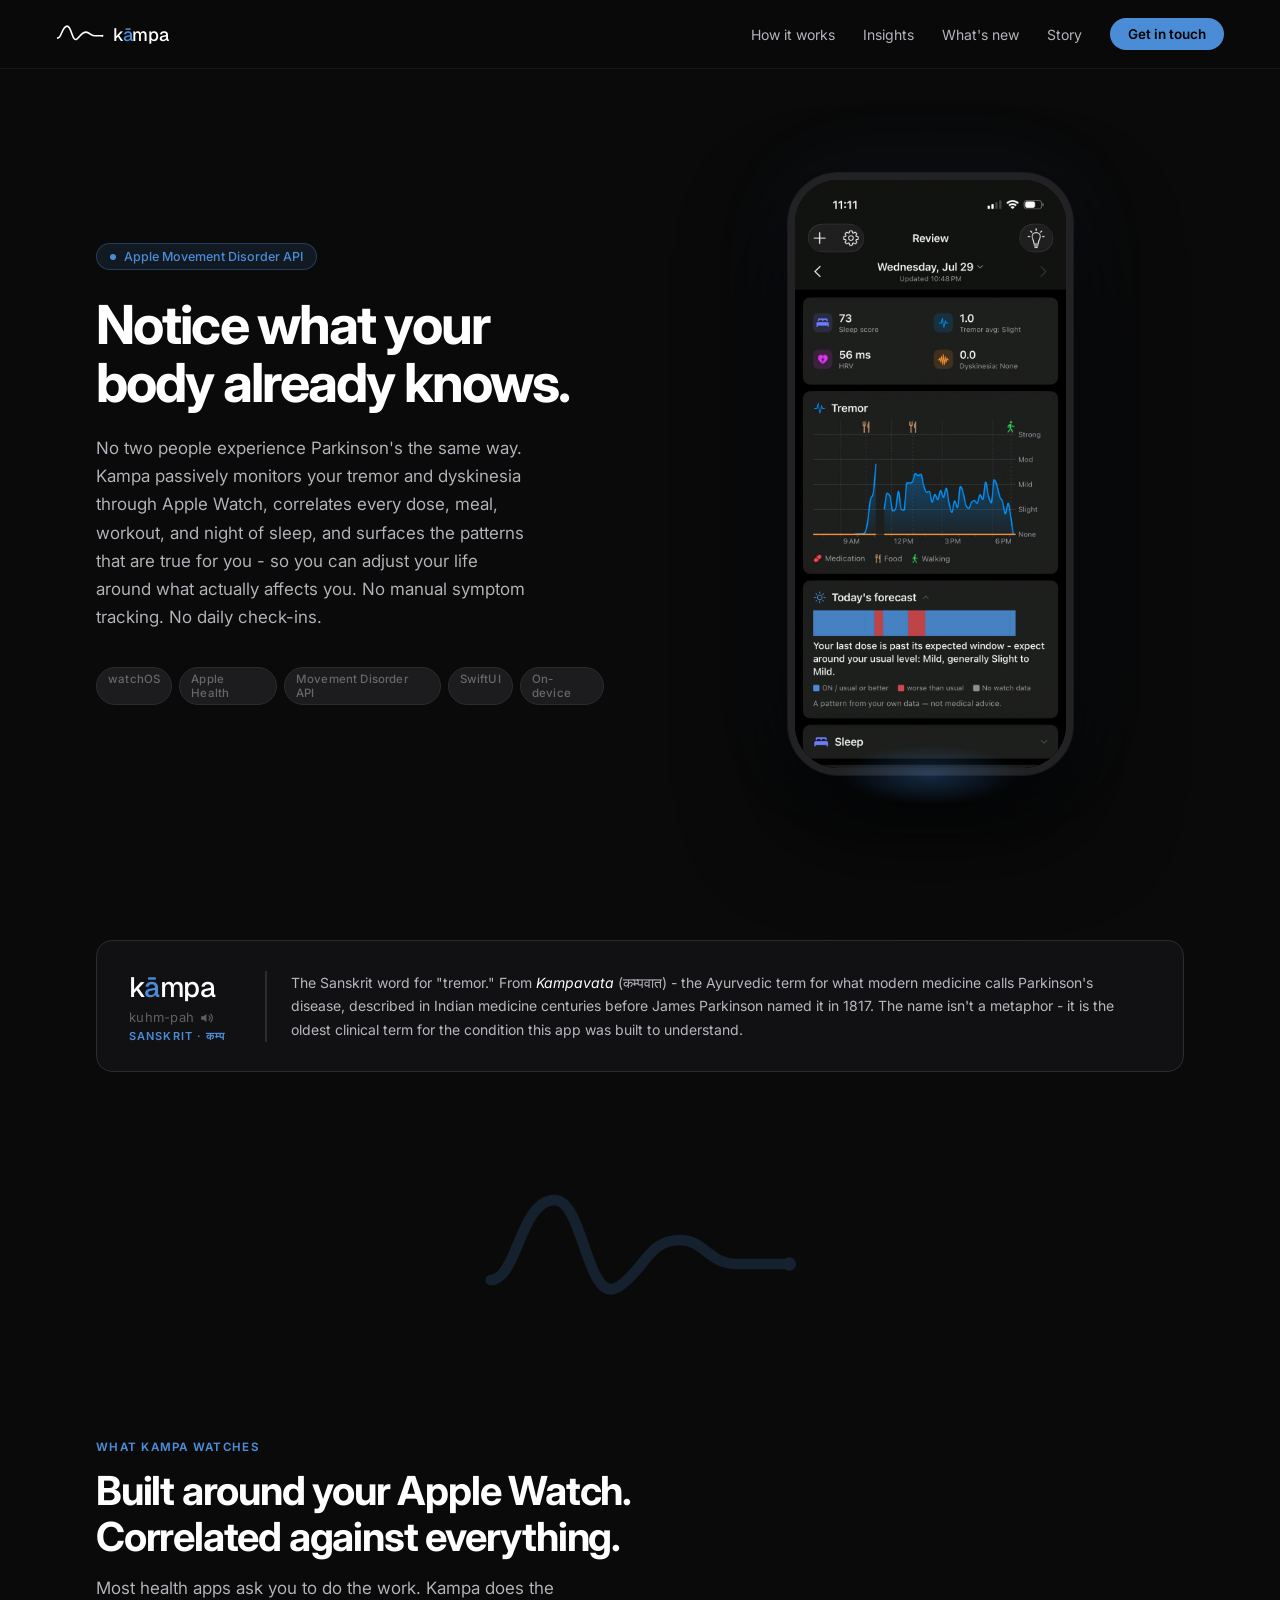
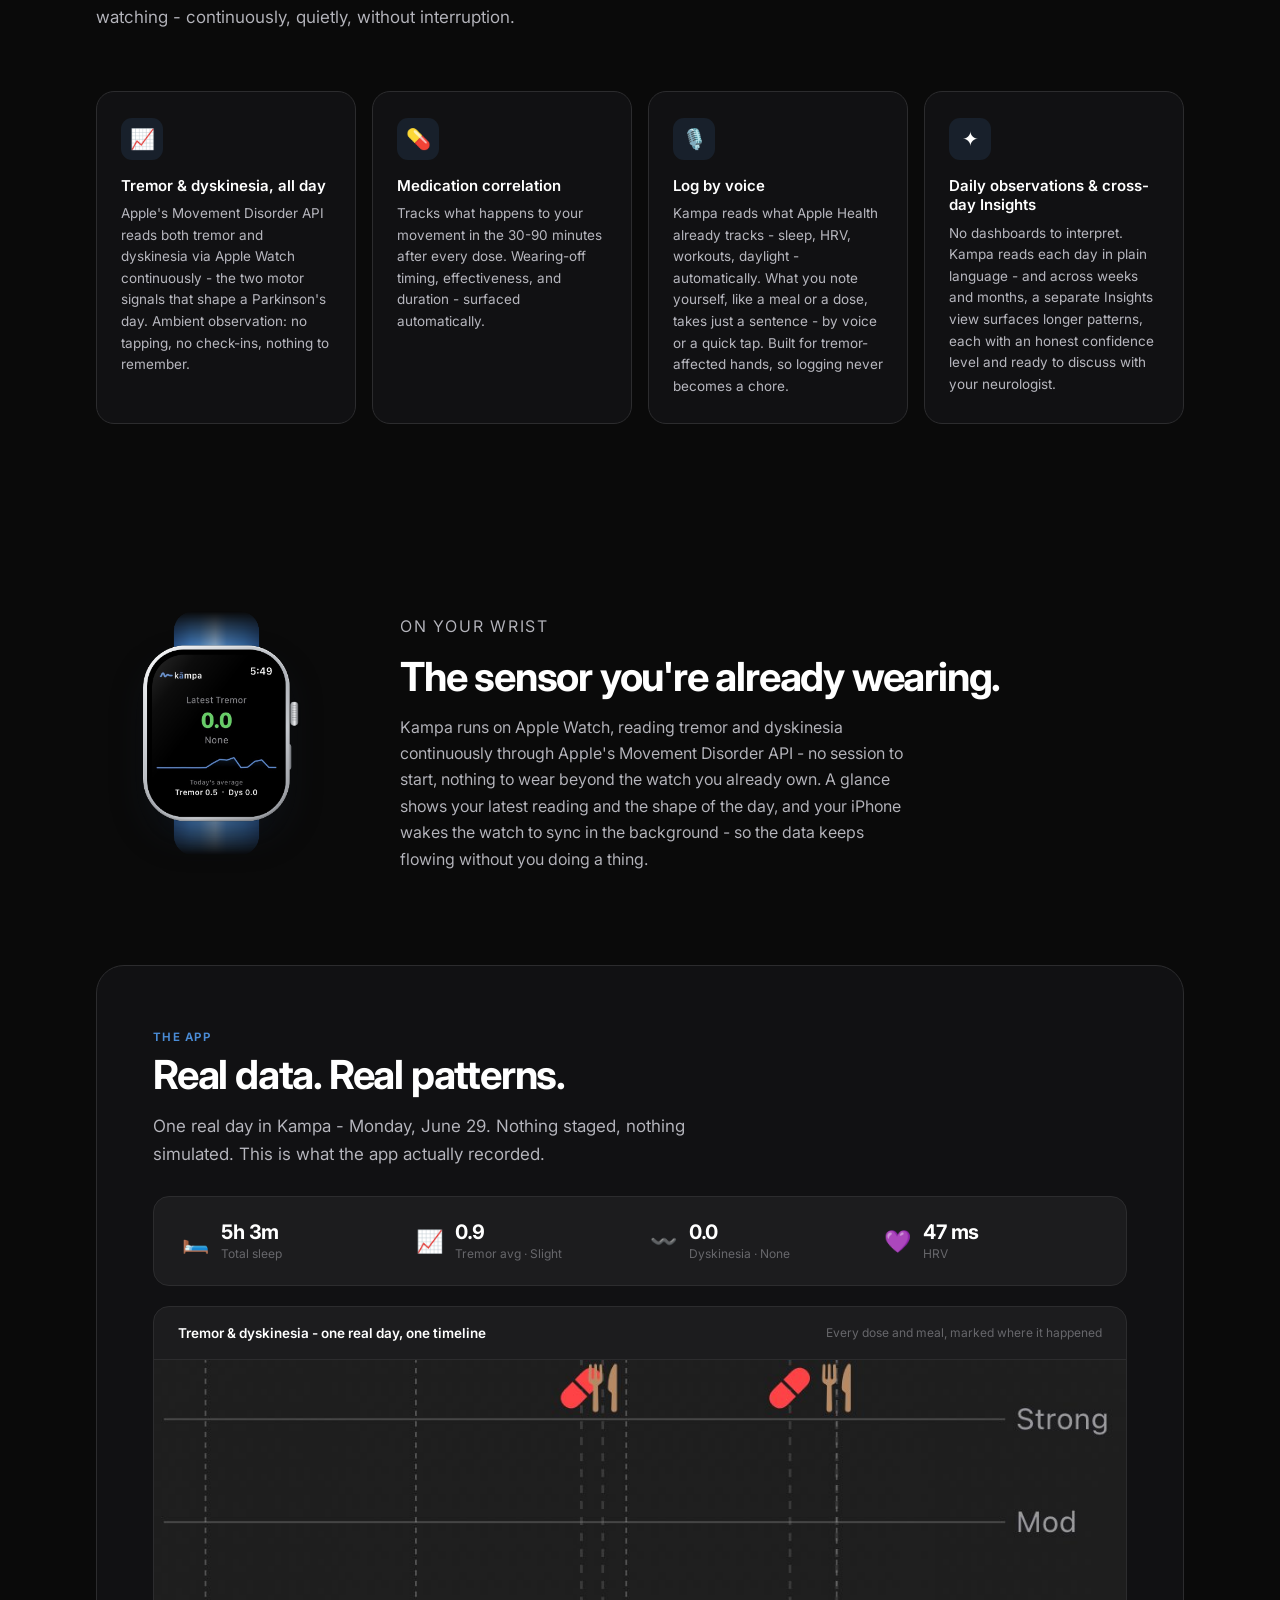
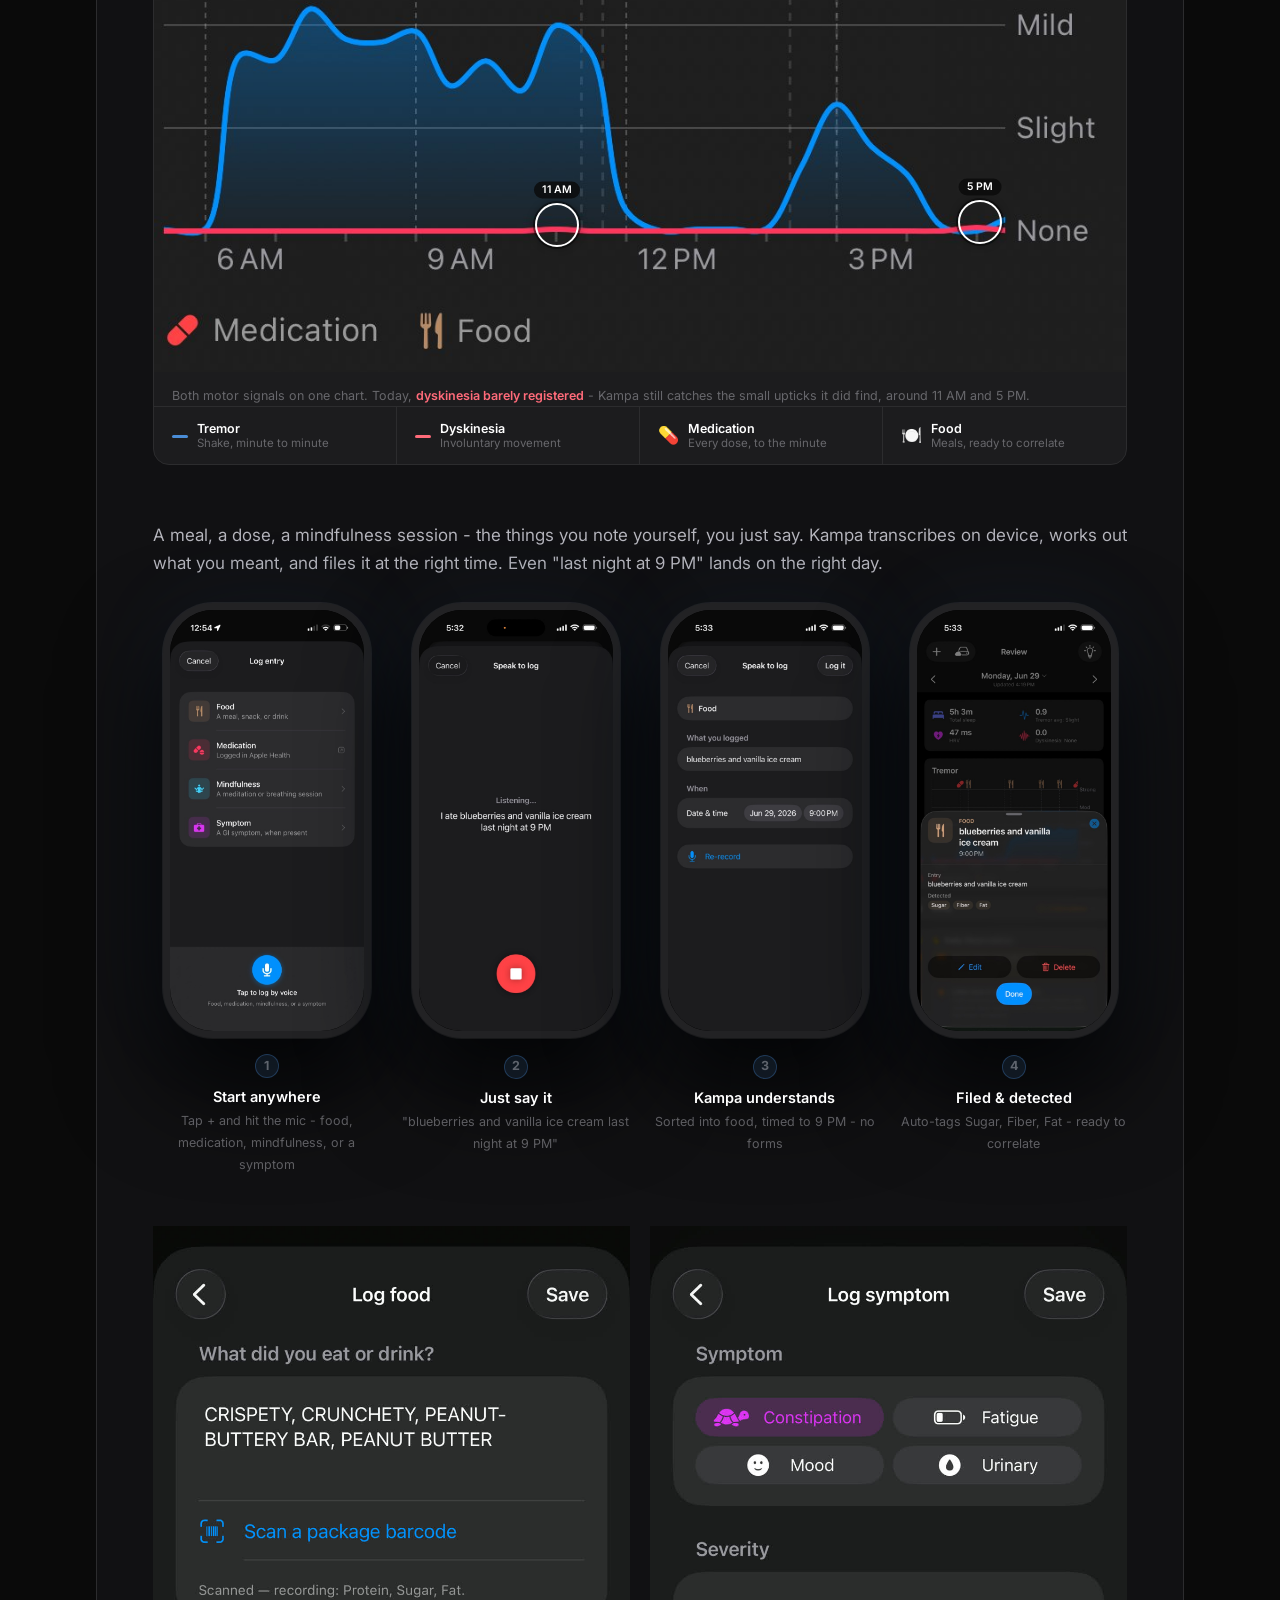
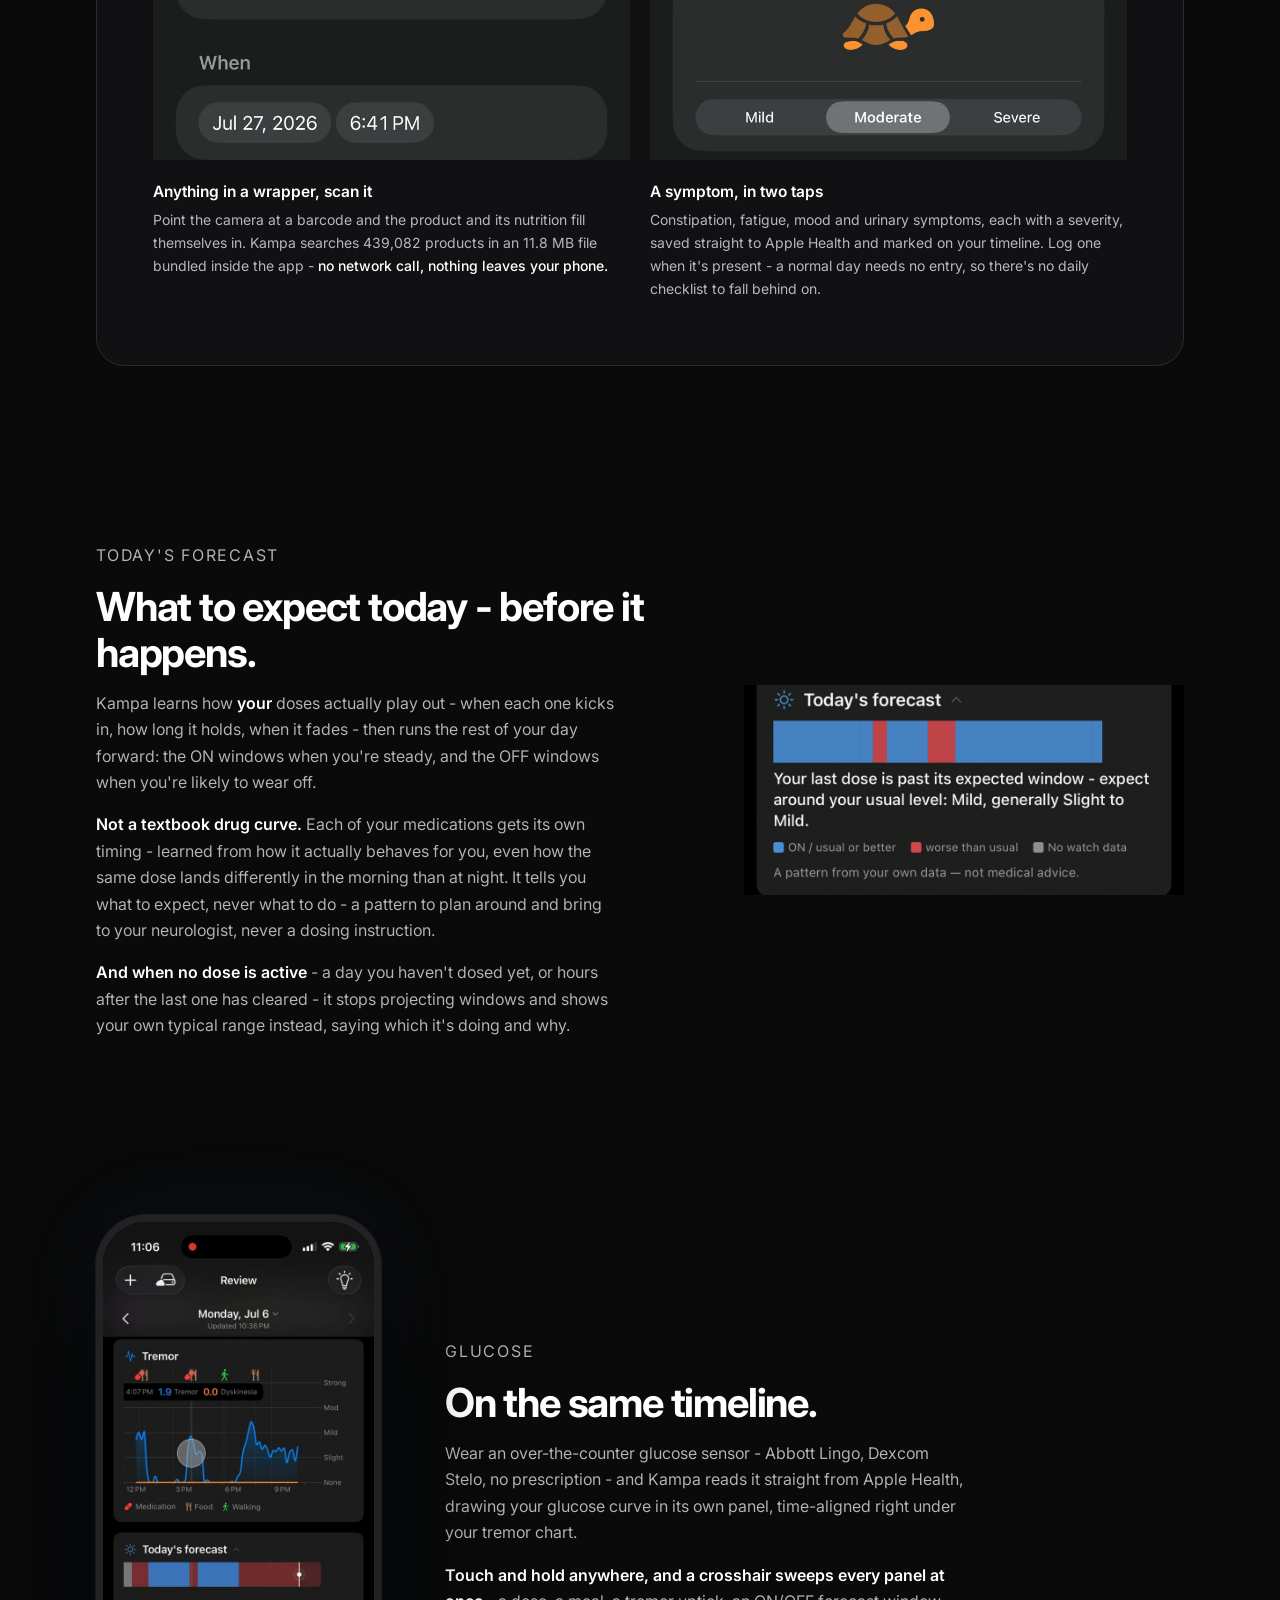
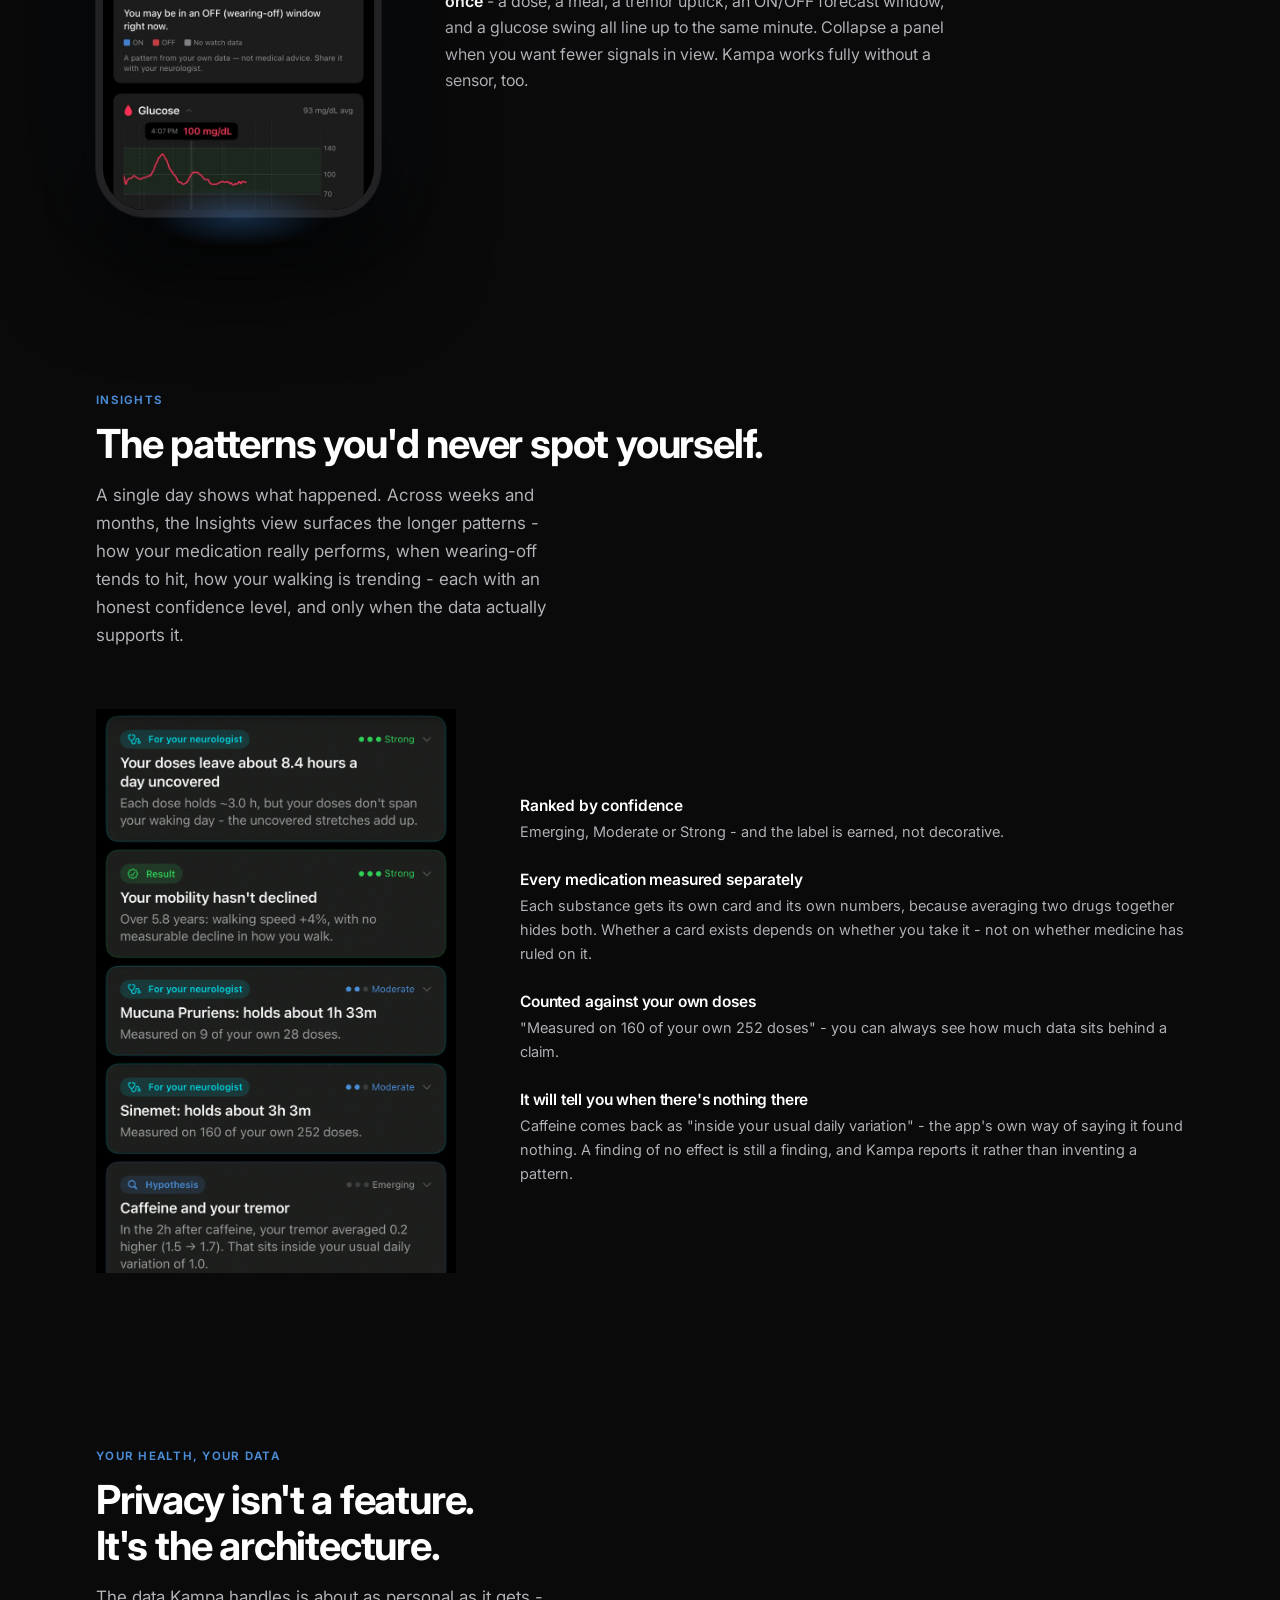
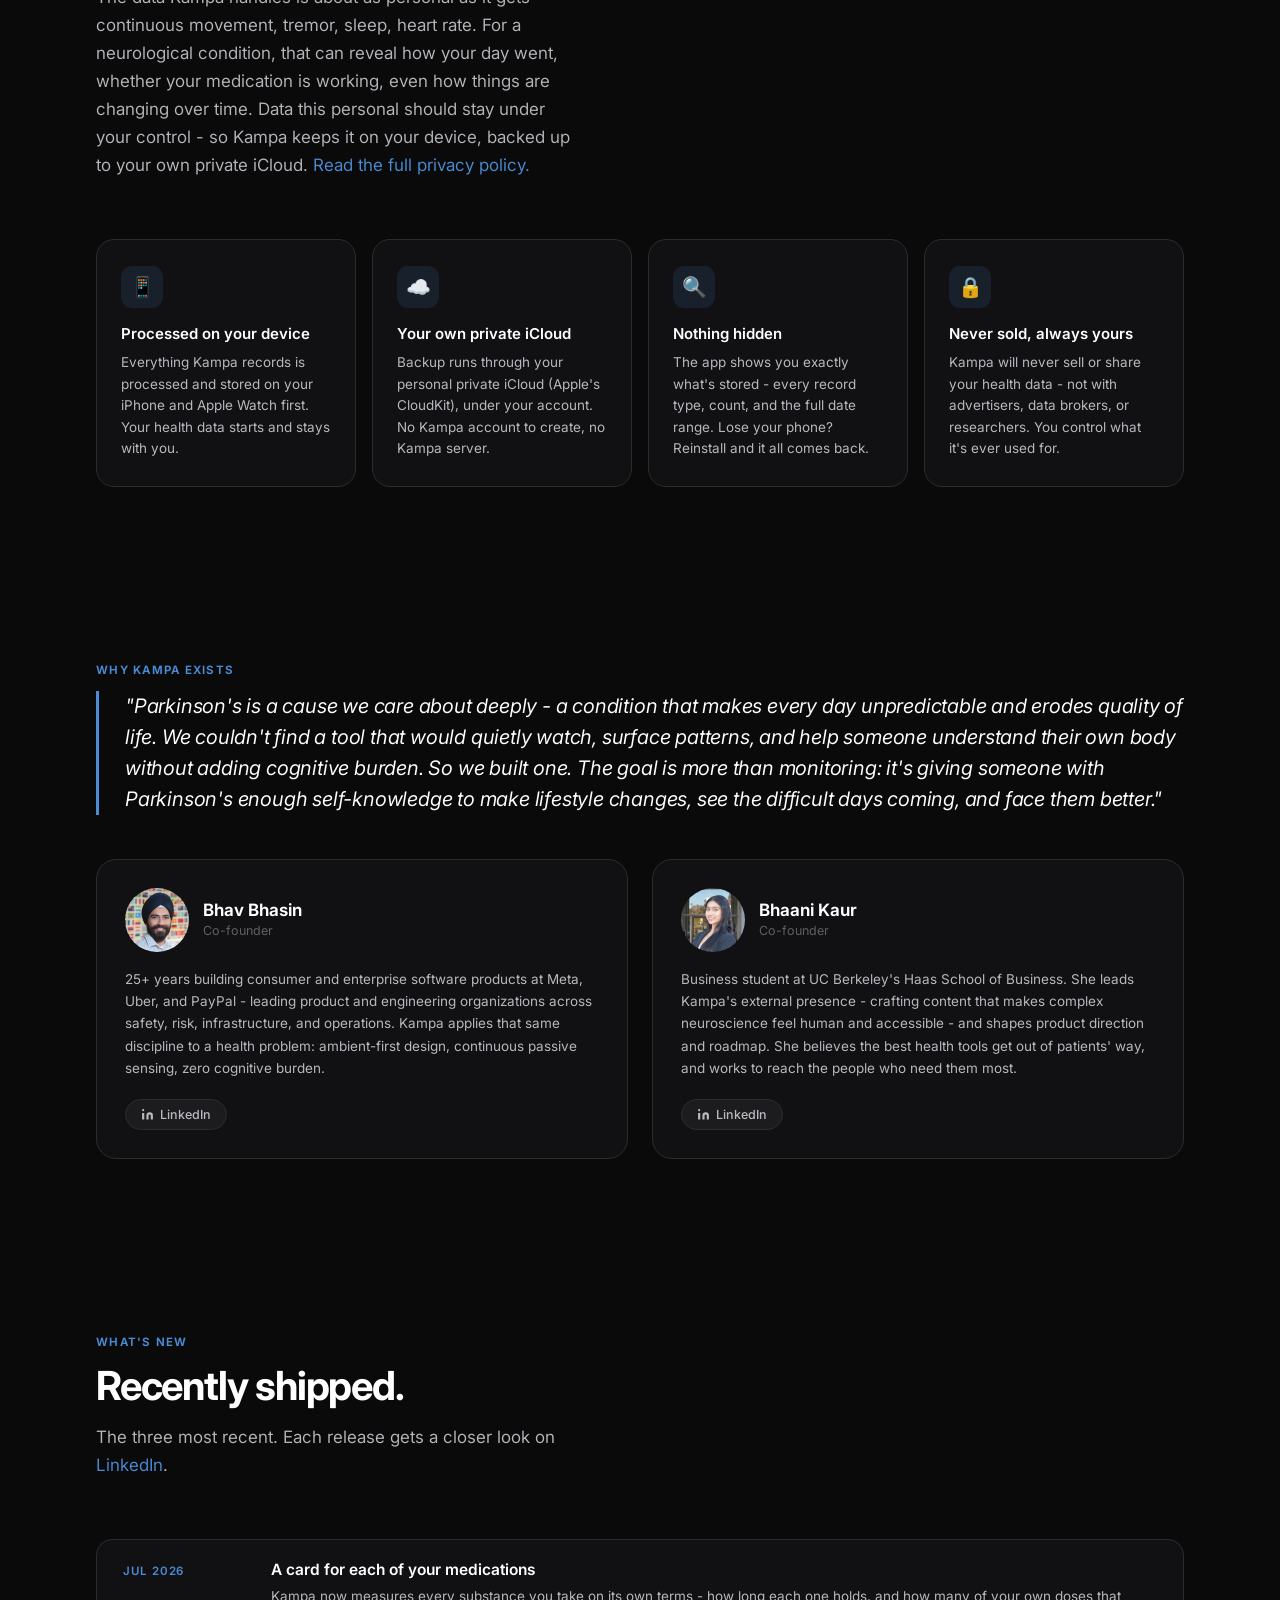
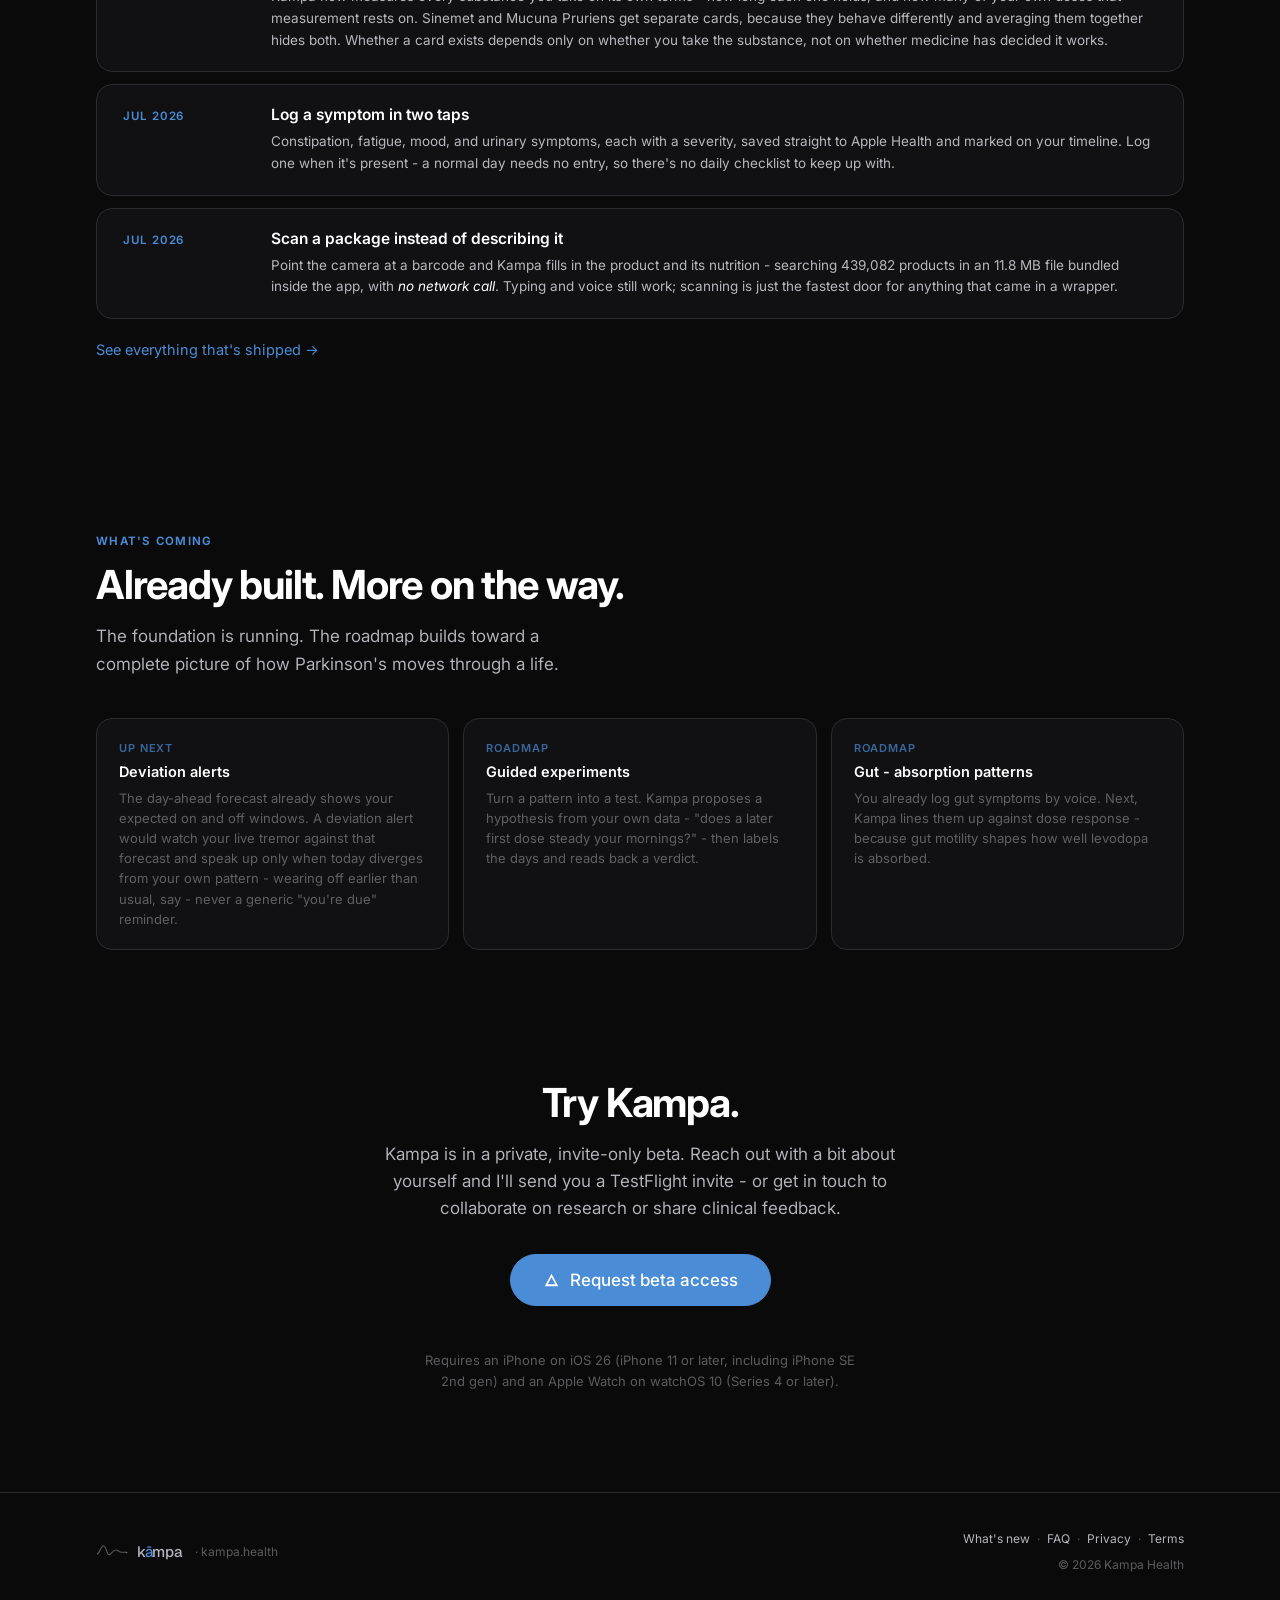
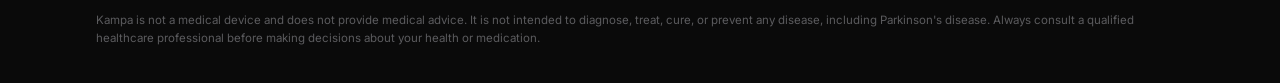
==== commit c0367dc6: "Website: crops sit flat, no wrapper frame One mistake in three places: each crop was wrapped in a bo" ====
--- a/website/index.html
+++ b/website/index.html
@@ -484,15 +484,10 @@
             gap: 64px;
             align-items: center;
         }
-        /* Cropped list, so a bordered card - not a device bezel, which only reads
-           as a phone at true full-screen proportions. */
-        .insight-shot {
-            width: 340px;
-            border: 1px solid var(--border);
-            border-radius: 18px;
-            overflow: hidden;
-            background: var(--surface-2);
-        }
+        /* A crop sits flat. Wrapping it in a bordered box frames content that
+           already carries its own card edges, and the outer rounding then reads
+           as a broken device bezel. */
+        .insight-shot { width: 360px; }
         .insight-shot img { width: 100%; display: block; }
         .insight-points { display: flex; flex-direction: column; gap: 26px; }
         .ipoint strong {
@@ -601,14 +596,8 @@
             gap: 64px;
             align-items: center;
         }
-        /* Bare panel crop - the chart is the subject, so no device bezel around it */
-        .forecast-shot {
-            border: 1px solid var(--border);
-            border-radius: 16px;
-            overflow: hidden;
-            background: var(--surface-2);
-            width: 420px;
-        }
+        /* Bare panel crop - the panel is the subject, and it brings its own edges */
+        .forecast-shot { width: 440px; }
         .forecast-shot img { width: 100%; display: block; }
         .forecast-copy h3 { margin-bottom: 14px; }
         .forecast-copy p { font-size: 16px; color: var(--text-2); line-height: 1.65; max-width: 520px; font-weight: 380; margin-bottom: 16px; }
@@ -701,27 +690,16 @@
             margin-top: 52px;
         }
         .door {
-            display: grid;
-            grid-template-columns: 178px 1fr;
-            gap: 24px;
-            align-items: center;
-            background: var(--surface-2);
-            border: 1px solid var(--border);
-            border-radius: 16px;
-            padding: 22px 24px;
-        }
-        .door-shot {
-            border: 1px solid var(--border);
-            border-radius: 12px;
-            overflow: hidden;
-            background: var(--bg);
-        }
+            display: flex;
+            flex-direction: column;
+            gap: 22px;
+        }
+        .door-shot { width: 100%; }
         .door-shot img { width: 100%; display: block; }
-        .door-copy strong { display: block; font-size: 15px; font-weight: 600; color: var(--text-1); margin-bottom: 7px; }
-        .door-copy p { font-size: 13.5px; color: var(--text-2); line-height: 1.6; }
+        .door-copy strong { display: block; font-size: 15.5px; font-weight: 600; color: var(--text-1); margin-bottom: 7px; }
+        .door-copy p { font-size: 14px; color: var(--text-2); line-height: 1.65; }
         .door-copy em { color: var(--text-1); font-style: normal; font-weight: 500; }
-        @media (max-width: 1024px) { .doors { grid-template-columns: 1fr; } }
-        @media (max-width: 520px) { .door { grid-template-columns: 1fr; gap: 18px; } .door-shot { max-width: 200px; } }
+        @media (max-width: 760px) { .doors { grid-template-columns: 1fr; max-width: 380px; margin-left: auto; margin-right: auto; } }
 
         /* ── Watch lede ── */
         .watch-lede {
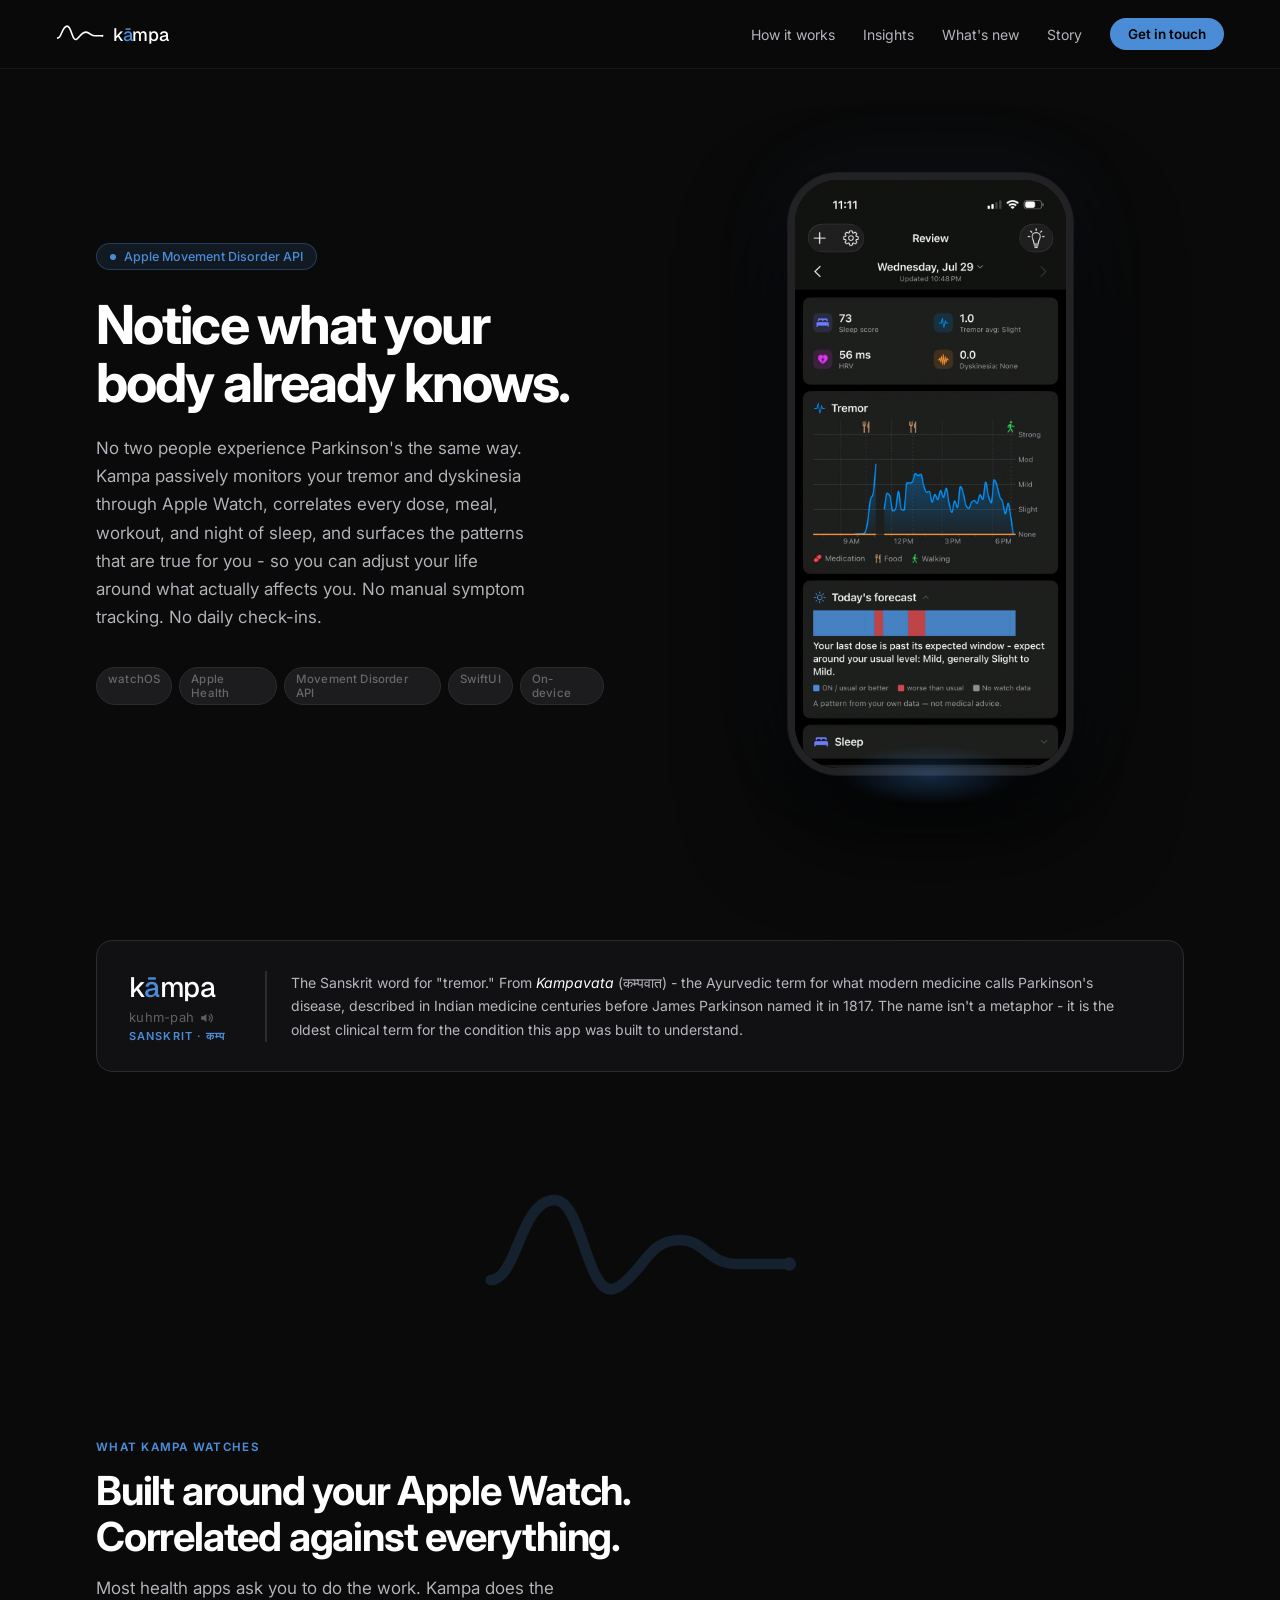
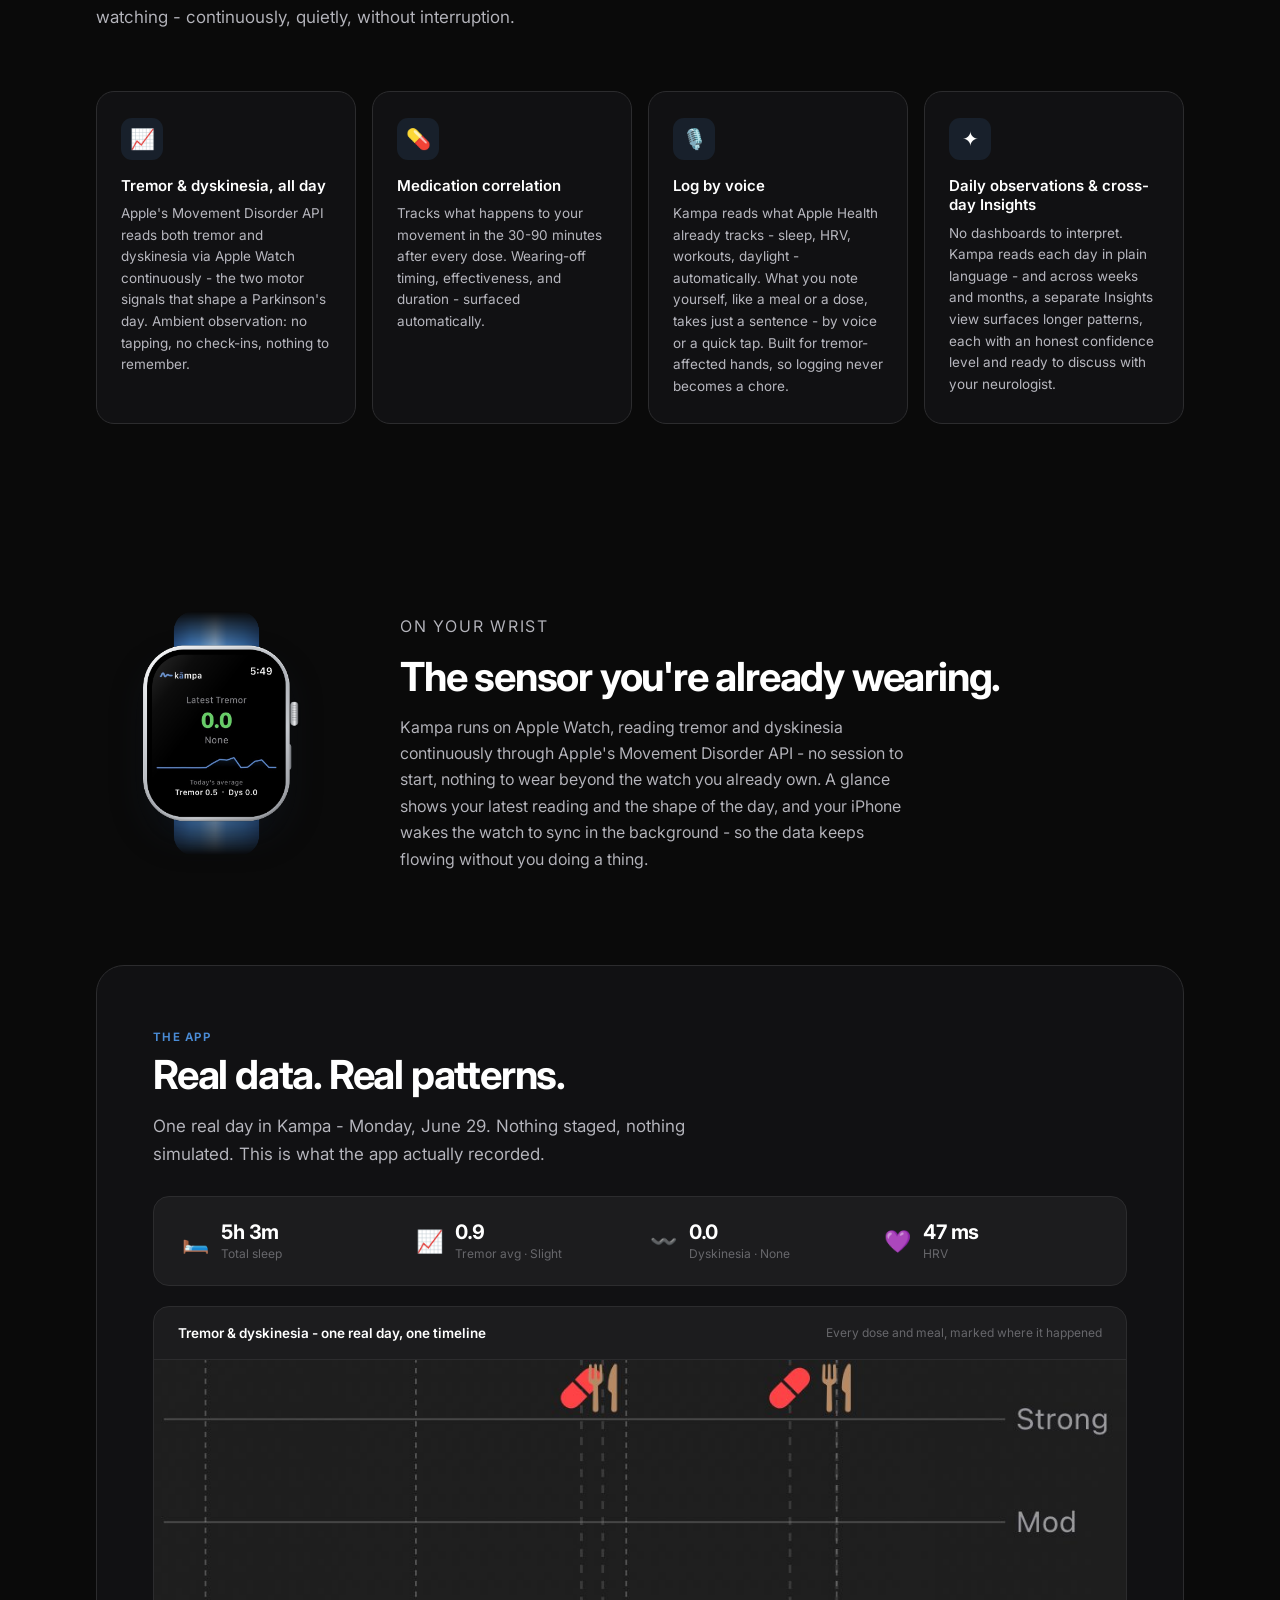
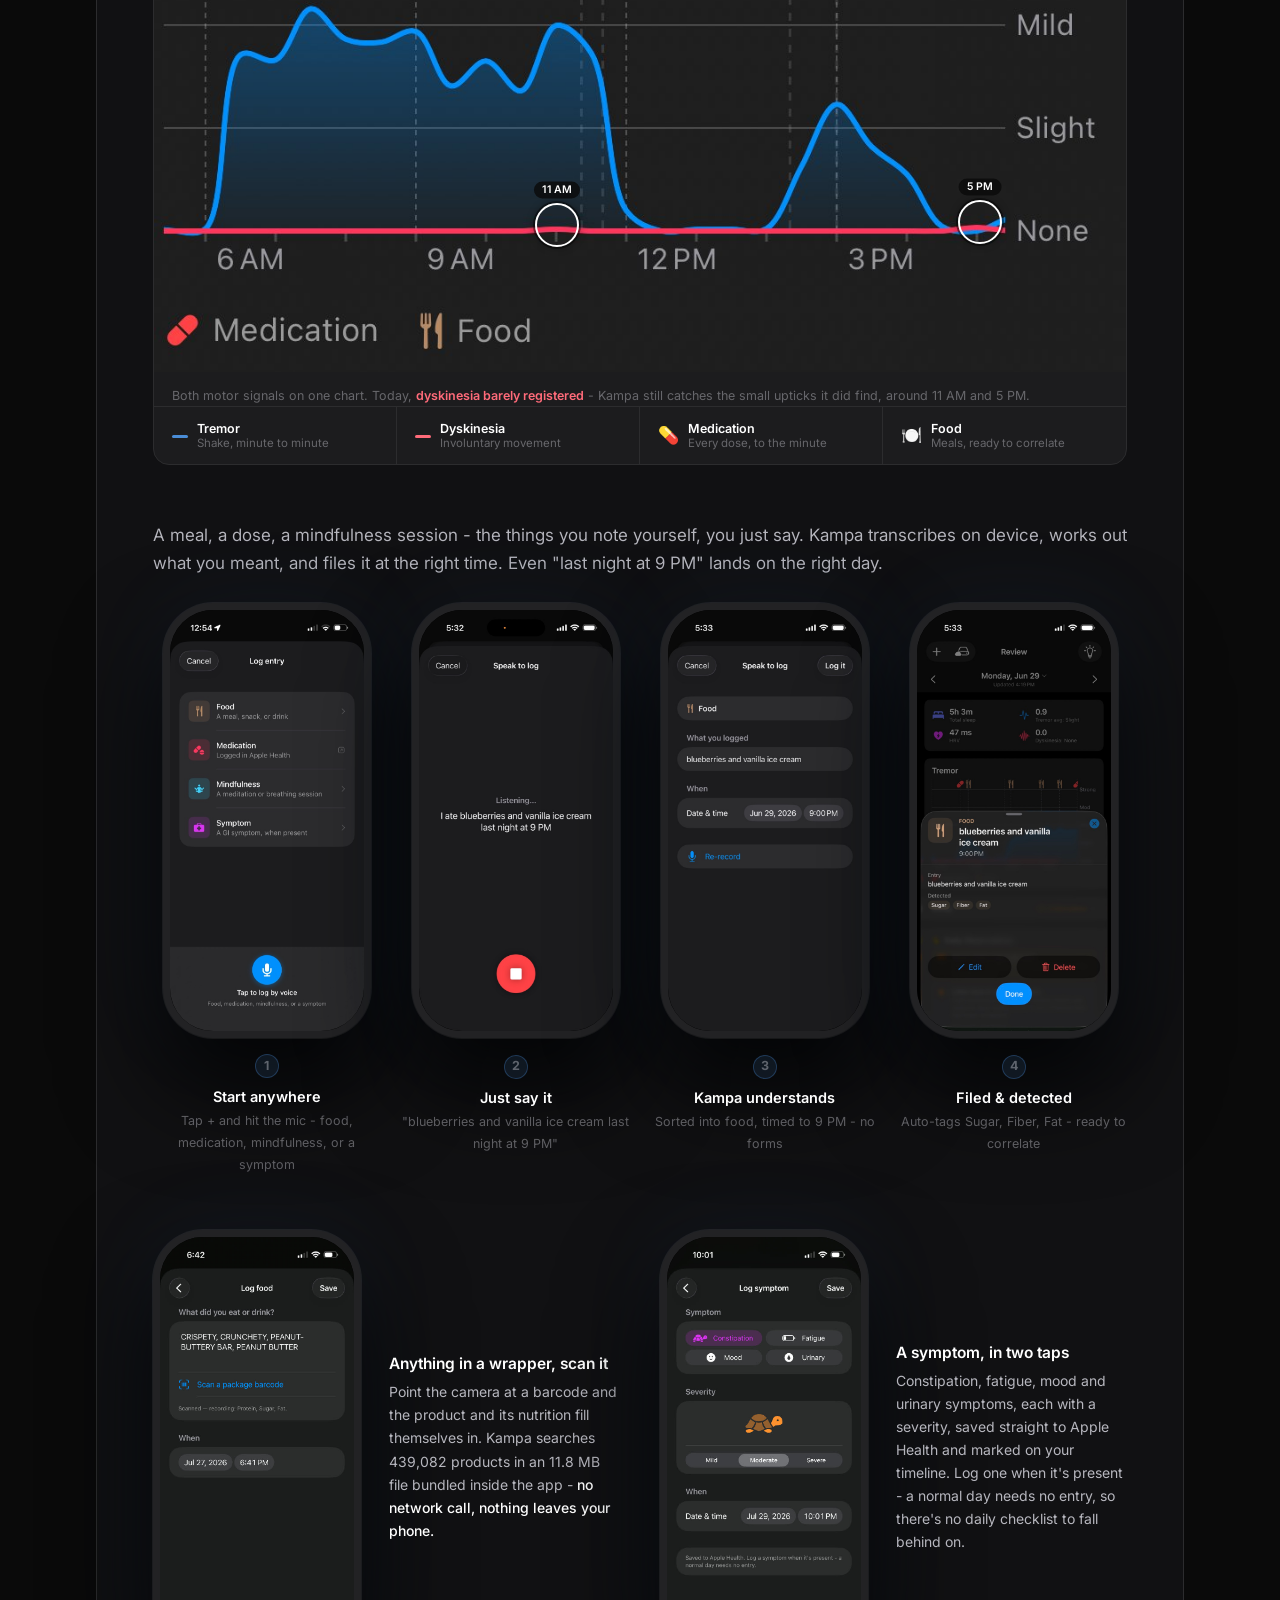
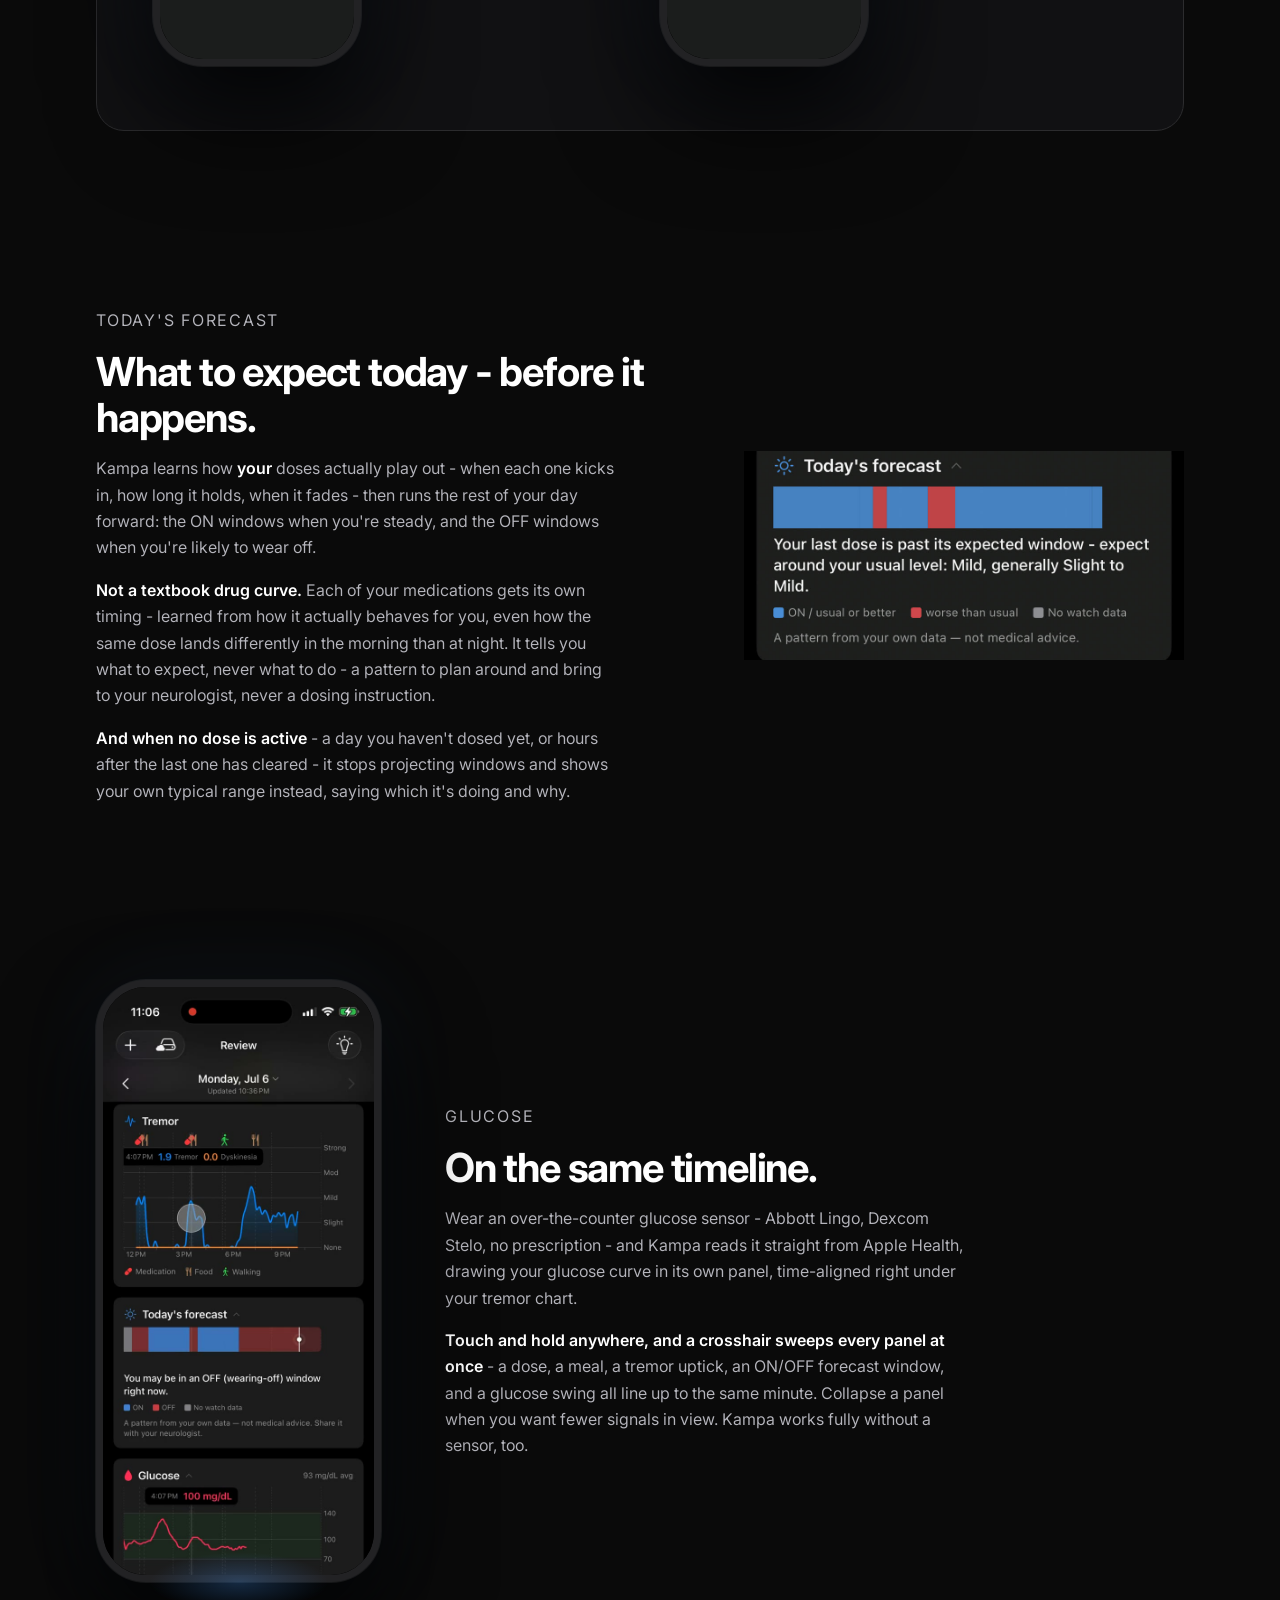
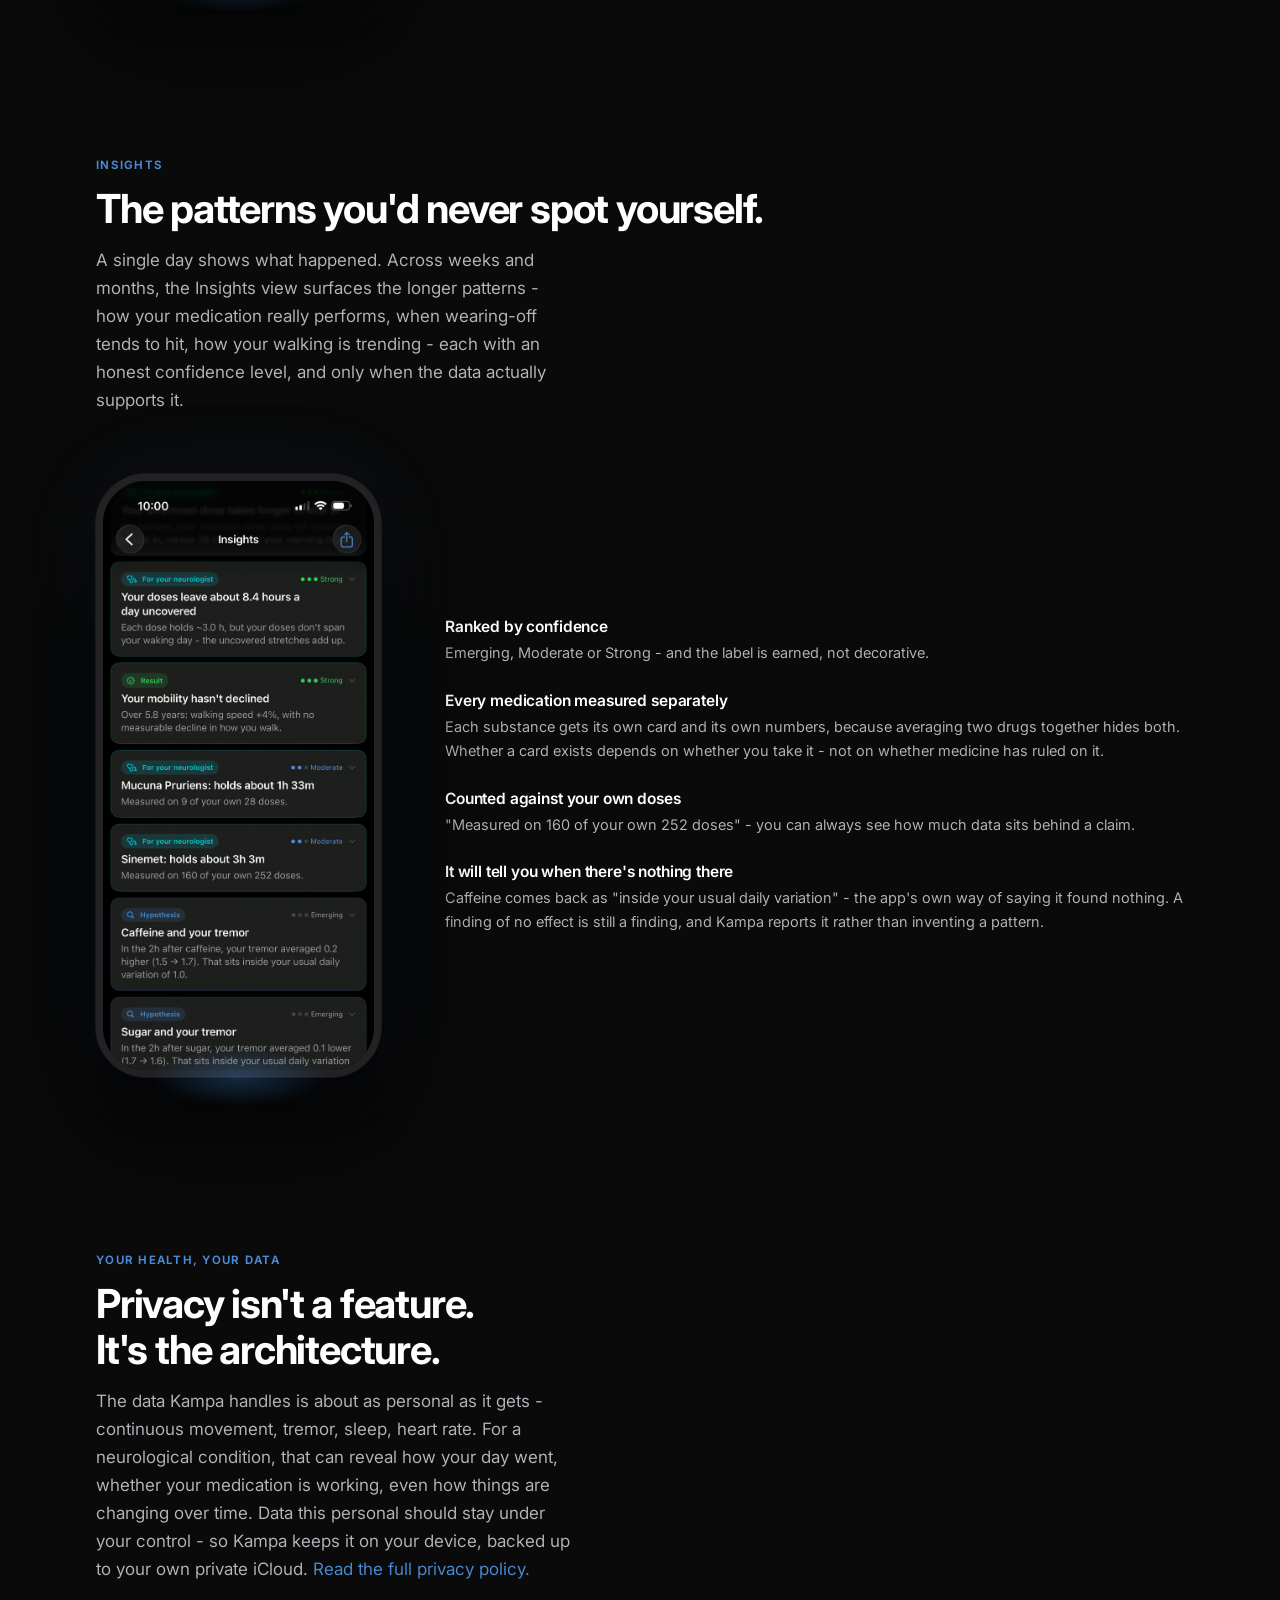
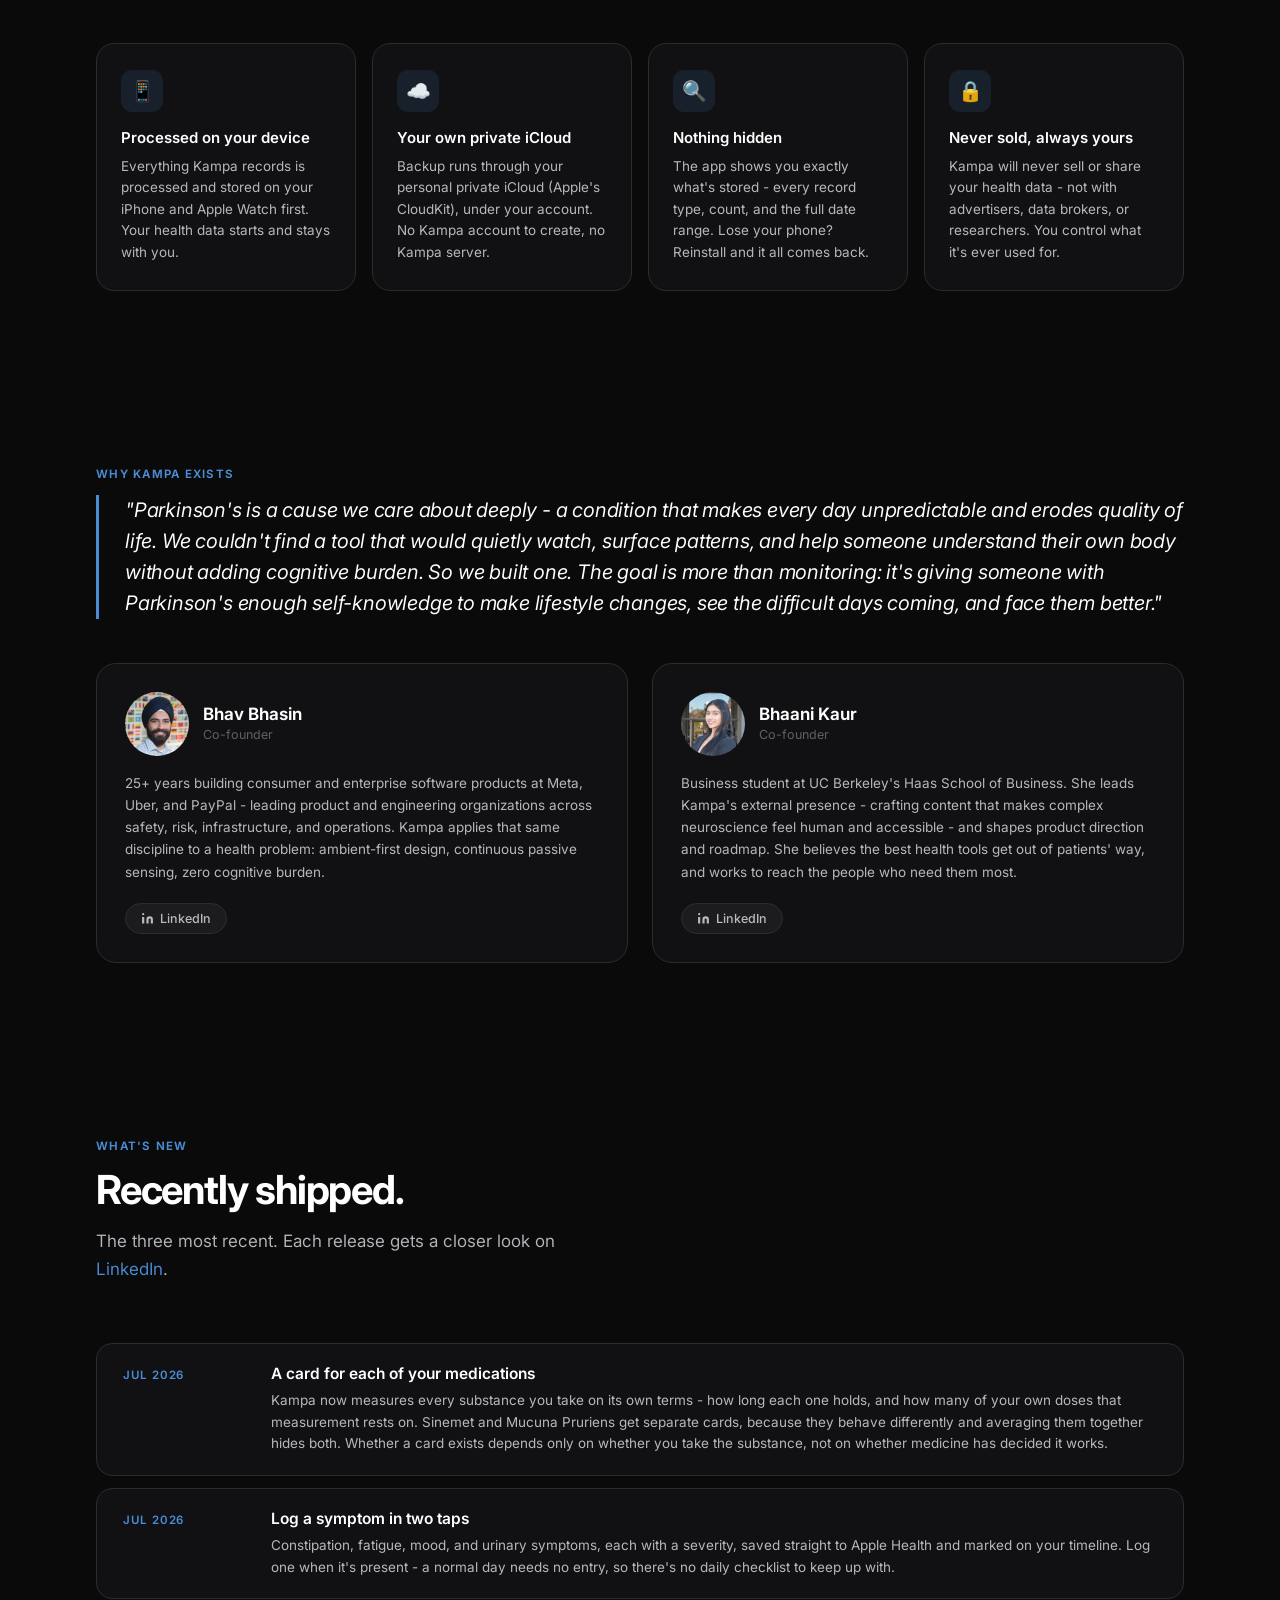
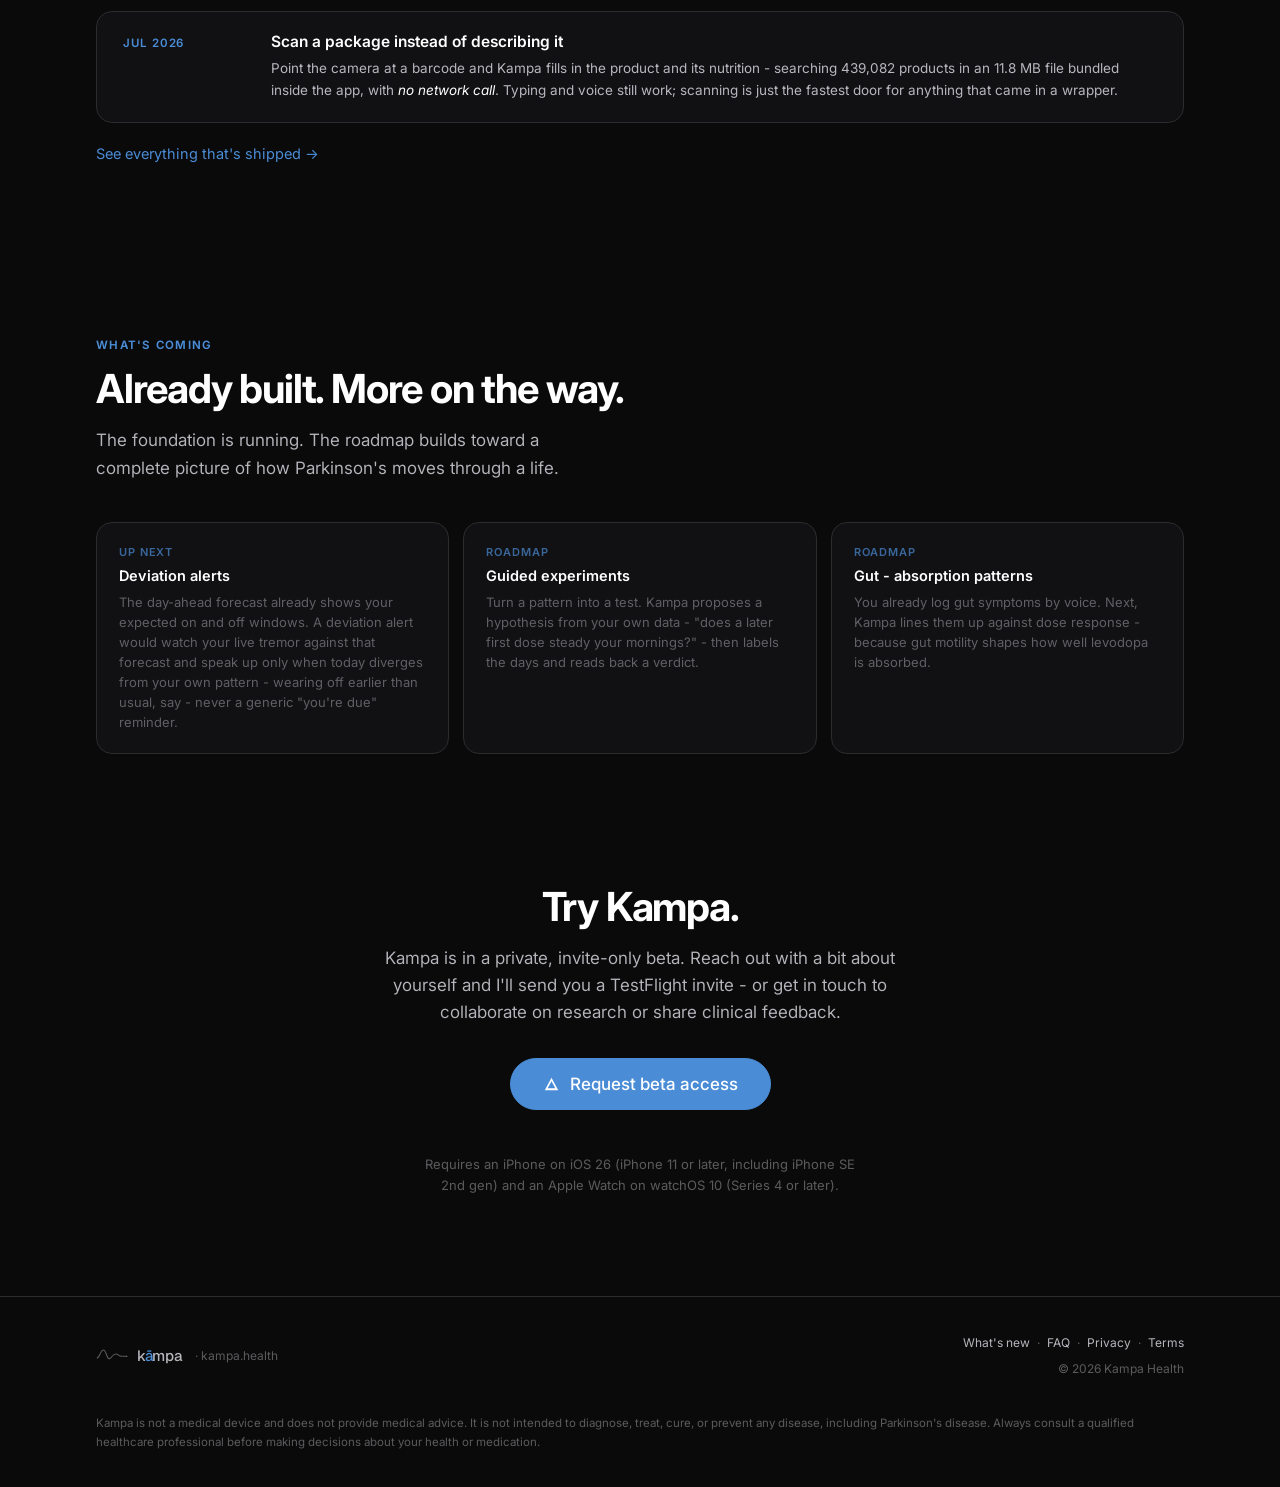
==== commit 753d6934: "Website: full screenshots in real bezels, no invented containers Reverts three rounds of my own over" ====
--- a/website/index.html
+++ b/website/index.html
@@ -484,11 +484,7 @@
             gap: 64px;
             align-items: center;
         }
-        /* A crop sits flat. Wrapping it in a bordered box frames content that
-           already carries its own card edges, and the outer rounding then reads
-           as a broken device bezel. */
-        .insight-shot { width: 360px; }
-        .insight-shot img { width: 100%; display: block; }
+        .insight-lede .phone { width: 285px; }
         .insight-points { display: flex; flex-direction: column; gap: 26px; }
         .ipoint strong {
             display: block; font-size: 15.5px; font-weight: 600;
@@ -497,7 +493,6 @@
         .ipoint span { font-size: 14.5px; color: var(--text-2); line-height: 1.65; font-weight: 380; }
         @media (max-width: 900px) {
             .insight-lede { grid-template-columns: 1fr; gap: 40px; justify-items: center; }
-            .insight-shot { width: 100%; max-width: 340px; }
             .insight-points { max-width: 520px; }
         }
 
@@ -682,24 +677,27 @@
             .voice-strip { grid-template-columns: 1fr; max-width: 320px; margin: 0 auto; gap: 40px; }
         }
 
-        /* ── The other two capture doors: scan, and symptom ── */
+        /* ── The other two capture doors: scan, and symptom ──
+           Same grammar as .voice-step above: a real bezel around a full screen,
+           caption beside it. No new container. */
         .doors {
             display: grid;
             grid-template-columns: 1fr 1fr;
-            gap: 20px;
-            margin-top: 52px;
+            gap: 44px 40px;
+            margin-top: 56px;
         }
         .door {
-            display: flex;
-            flex-direction: column;
-            gap: 22px;
-        }
-        .door-shot { width: 100%; }
-        .door-shot img { width: 100%; display: block; }
+            display: grid;
+            grid-template-columns: 208px 1fr;
+            gap: 28px;
+            align-items: center;
+        }
+        .door .phone { width: 208px; }
         .door-copy strong { display: block; font-size: 15.5px; font-weight: 600; color: var(--text-1); margin-bottom: 7px; }
         .door-copy p { font-size: 14px; color: var(--text-2); line-height: 1.65; }
         .door-copy em { color: var(--text-1); font-style: normal; font-weight: 500; }
-        @media (max-width: 760px) { .doors { grid-template-columns: 1fr; max-width: 380px; margin-left: auto; margin-right: auto; } }
+        @media (max-width: 1024px) { .doors { grid-template-columns: 1fr; max-width: 560px; margin-left: auto; margin-right: auto; } }
+        @media (max-width: 520px) { .door { grid-template-columns: 1fr; gap: 18px; justify-items: center; text-align: center; } }
 
         /* ── Watch lede ── */
         .watch-lede {
@@ -1145,14 +1143,14 @@
         <!-- The other two doors: scan a package, or log a symptom -->
         <div class="doors">
             <div class="door">
-                <div class="door-shot"><img src="images/barcode-logfood.jpg" alt="Kampa's Log food screen with the product name filled in from a scan and the note 'Scanned - recording: Protein, Sugar, Fat'"></div>
+                <div class="phone"><img src="images/barcode-logfood.jpg" alt="Kampa's Log food screen with the product name filled in from a scan and the note 'Scanned - recording: Protein, Sugar, Fat'"></div>
                 <div class="door-copy">
                     <strong>Anything in a wrapper, scan it</strong>
                     <p>Point the camera at a barcode and the product and its nutrition fill themselves in. Kampa searches 439,082 products in an 11.8 MB file bundled inside the app - <em>no network call, nothing leaves your phone.</em></p>
                 </div>
             </div>
             <div class="door">
-                <div class="door-shot"><img src="images/symptom-log.jpg" alt="Kampa's Log symptom screen: chips for Constipation, Fatigue, Mood and Urinary, a Mild/Moderate/Severe severity control, and a date and time"></div>
+                <div class="phone"><img src="images/symptom-log.jpg" alt="Kampa's Log symptom screen: chips for Constipation, Fatigue, Mood and Urinary, a Mild/Moderate/Severe severity control, and a date and time"></div>
                 <div class="door-copy">
                     <strong>A symptom, in two taps</strong>
                     <p>Constipation, fatigue, mood and urinary symptoms, each with a severity, saved straight to Apple Health and marked on your timeline. Log one when it's present - a normal day needs no entry, so there's no daily checklist to fall behind on.</p>
@@ -1201,8 +1199,9 @@
     <h2 class="section-h">The patterns you'd never spot yourself.</h2>
     <p class="section-p">A single day shows what happened. Across weeks and months, the Insights view surfaces the longer patterns - how your medication really performs, when wearing-off tends to hit, how your walking is trending - each with an honest confidence level, and only when the data actually supports it.</p>
     <div class="insight-lede">
-        <div class="insight-shot">
-            <img src="images/insights-list.jpg" alt="Kampa's Insights list: dose coverage and mobility findings marked Strong, separate Moderate cards measuring Mucuna Pruriens and Sinemet, and an Emerging card reporting that caffeine sits inside normal daily variation">
+        <div class="phone-wrap">
+            <div class="phone"><img src="images/insights-list.jpg" alt="Kampa's Insights list: dose coverage and mobility findings marked Strong, separate Moderate cards measuring Mucuna Pruriens and Sinemet, and an Emerging card reporting that caffeine sits inside normal daily variation"></div>
+            <div class="phone-glow"></div>
         </div>
         <div class="insight-points">
             <div class="ipoint">
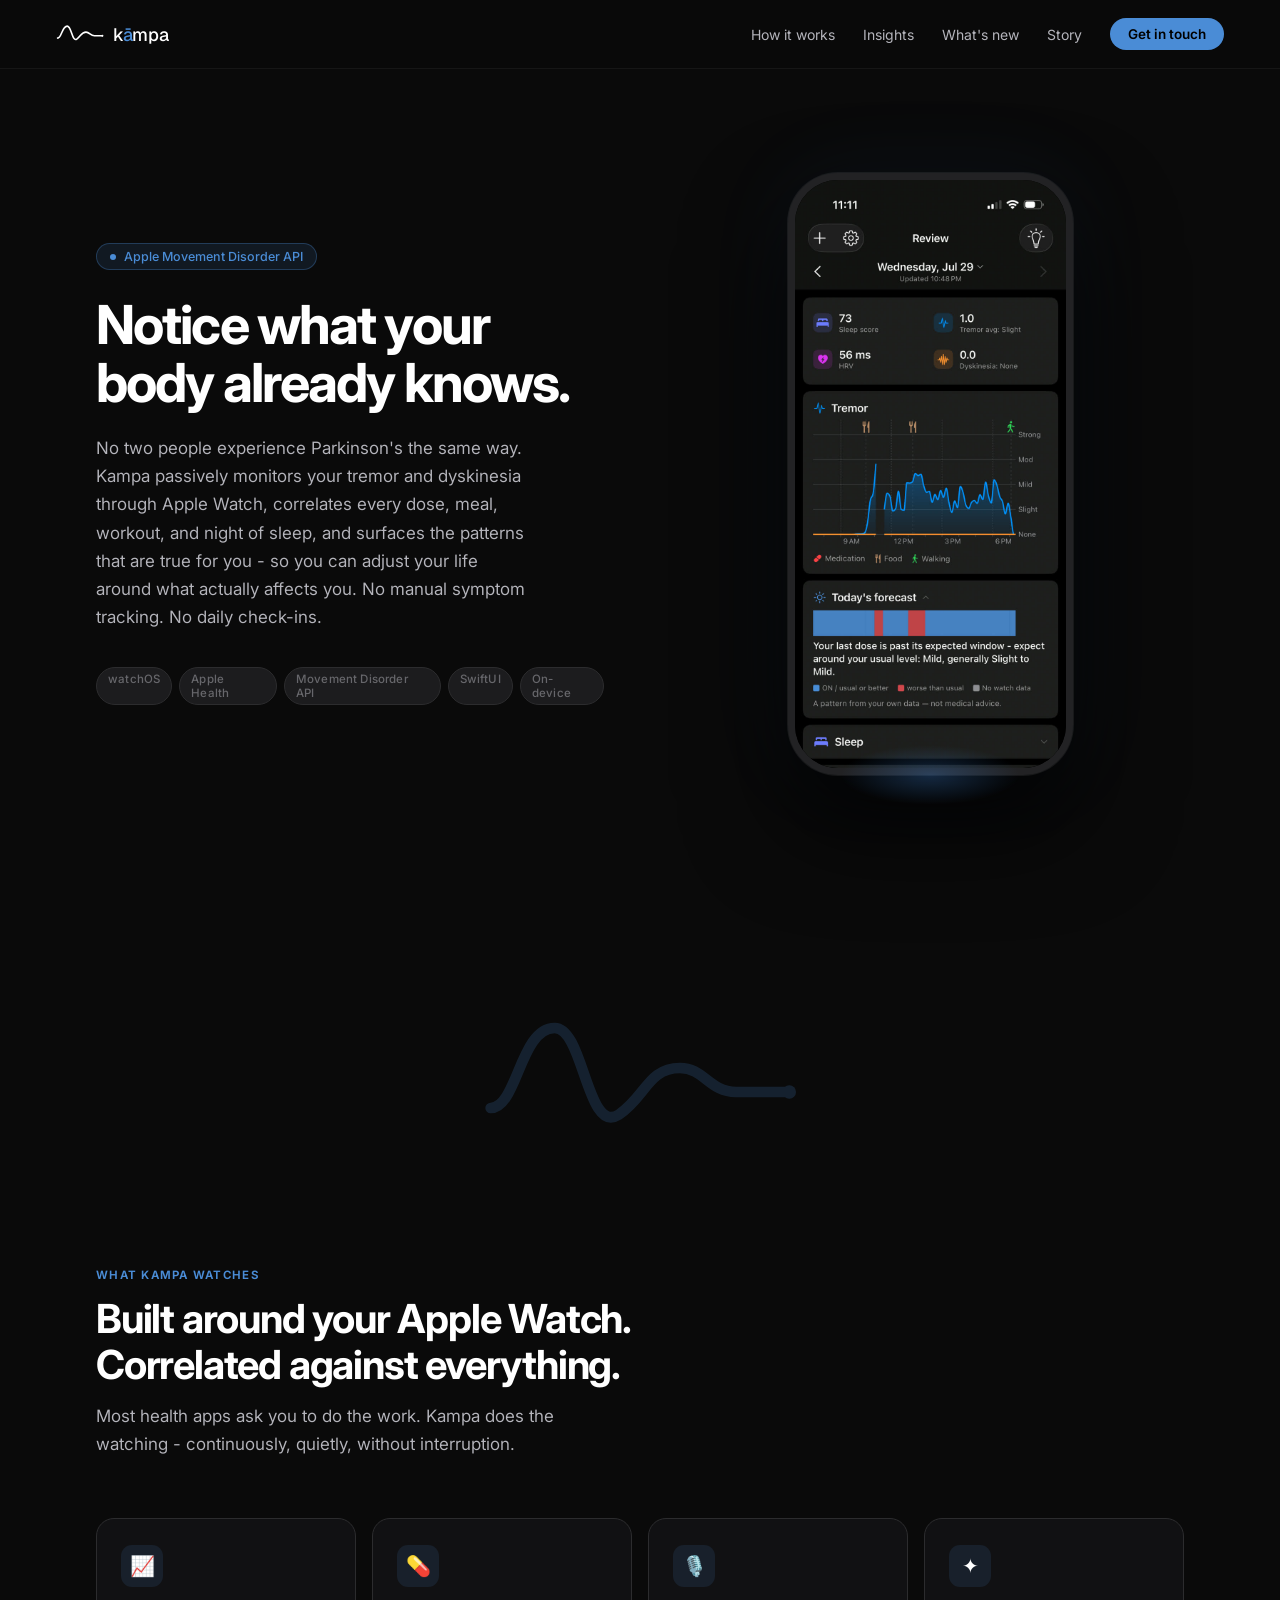
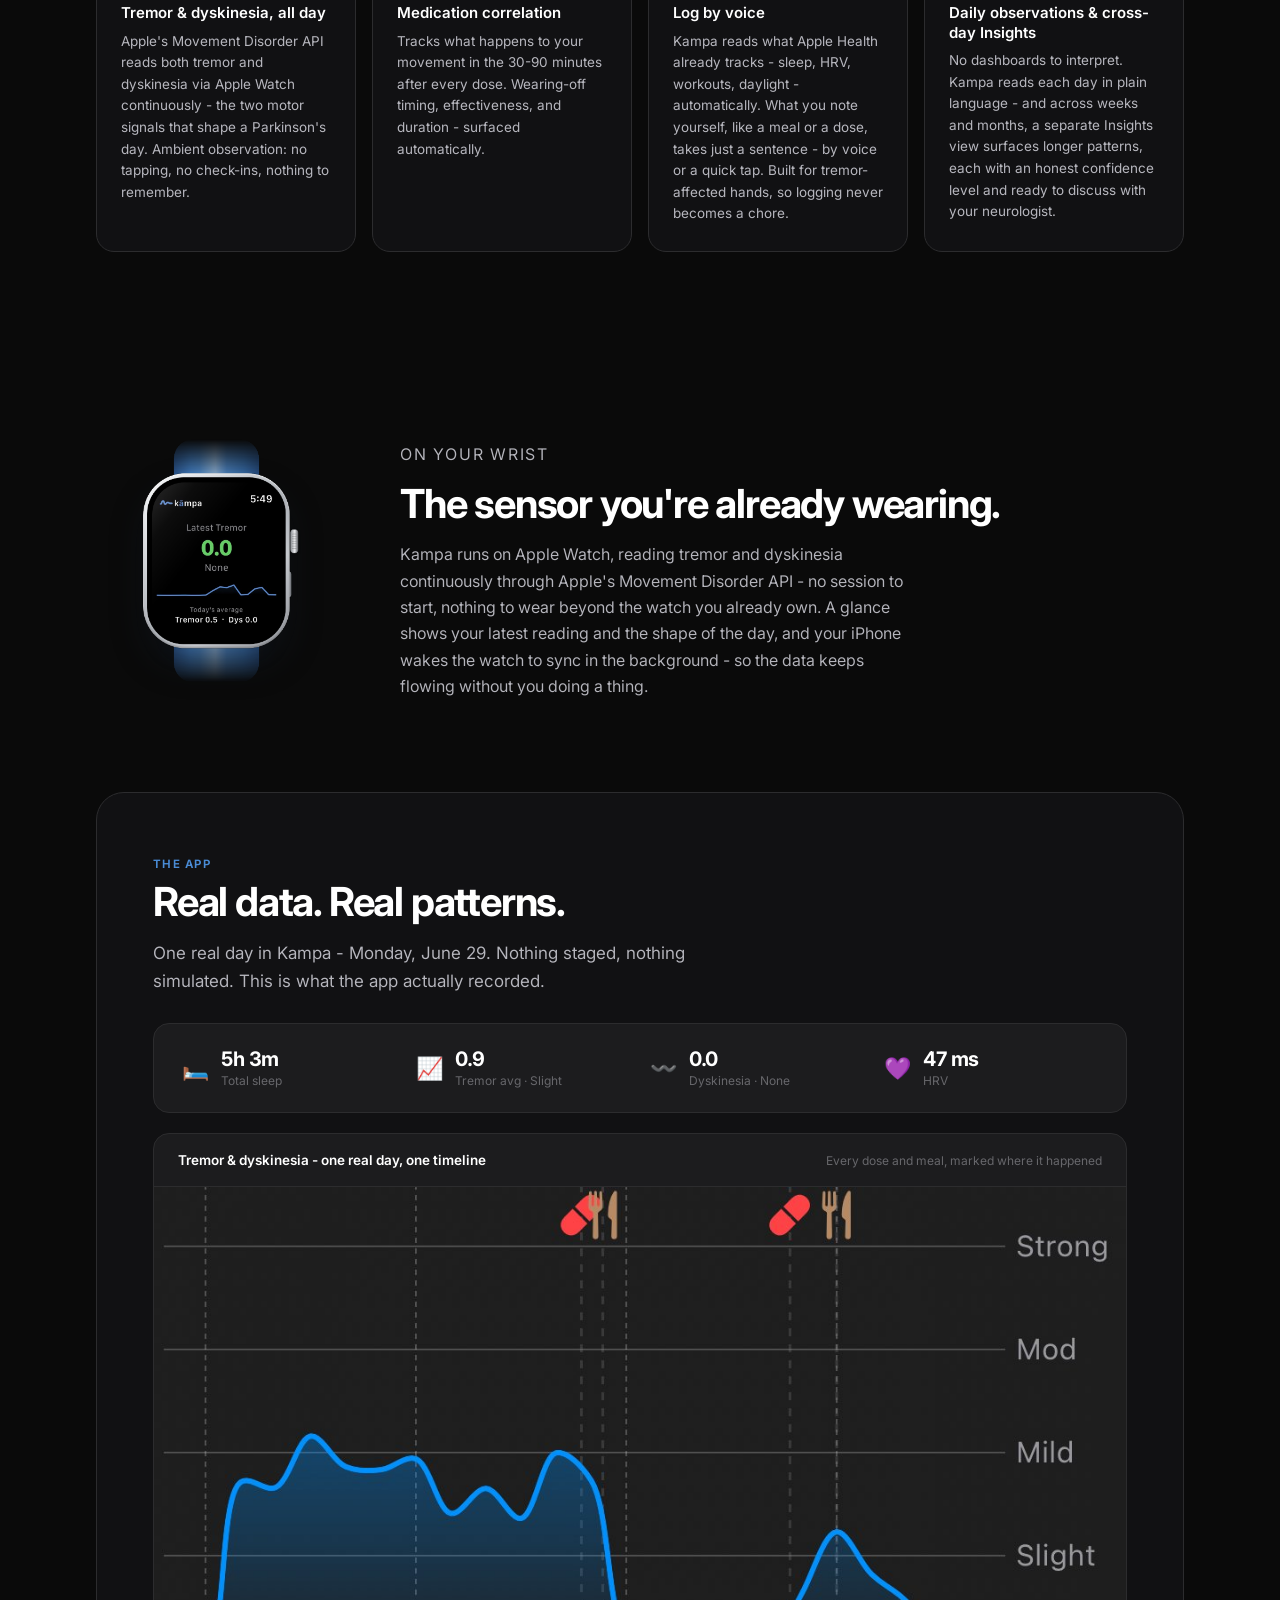
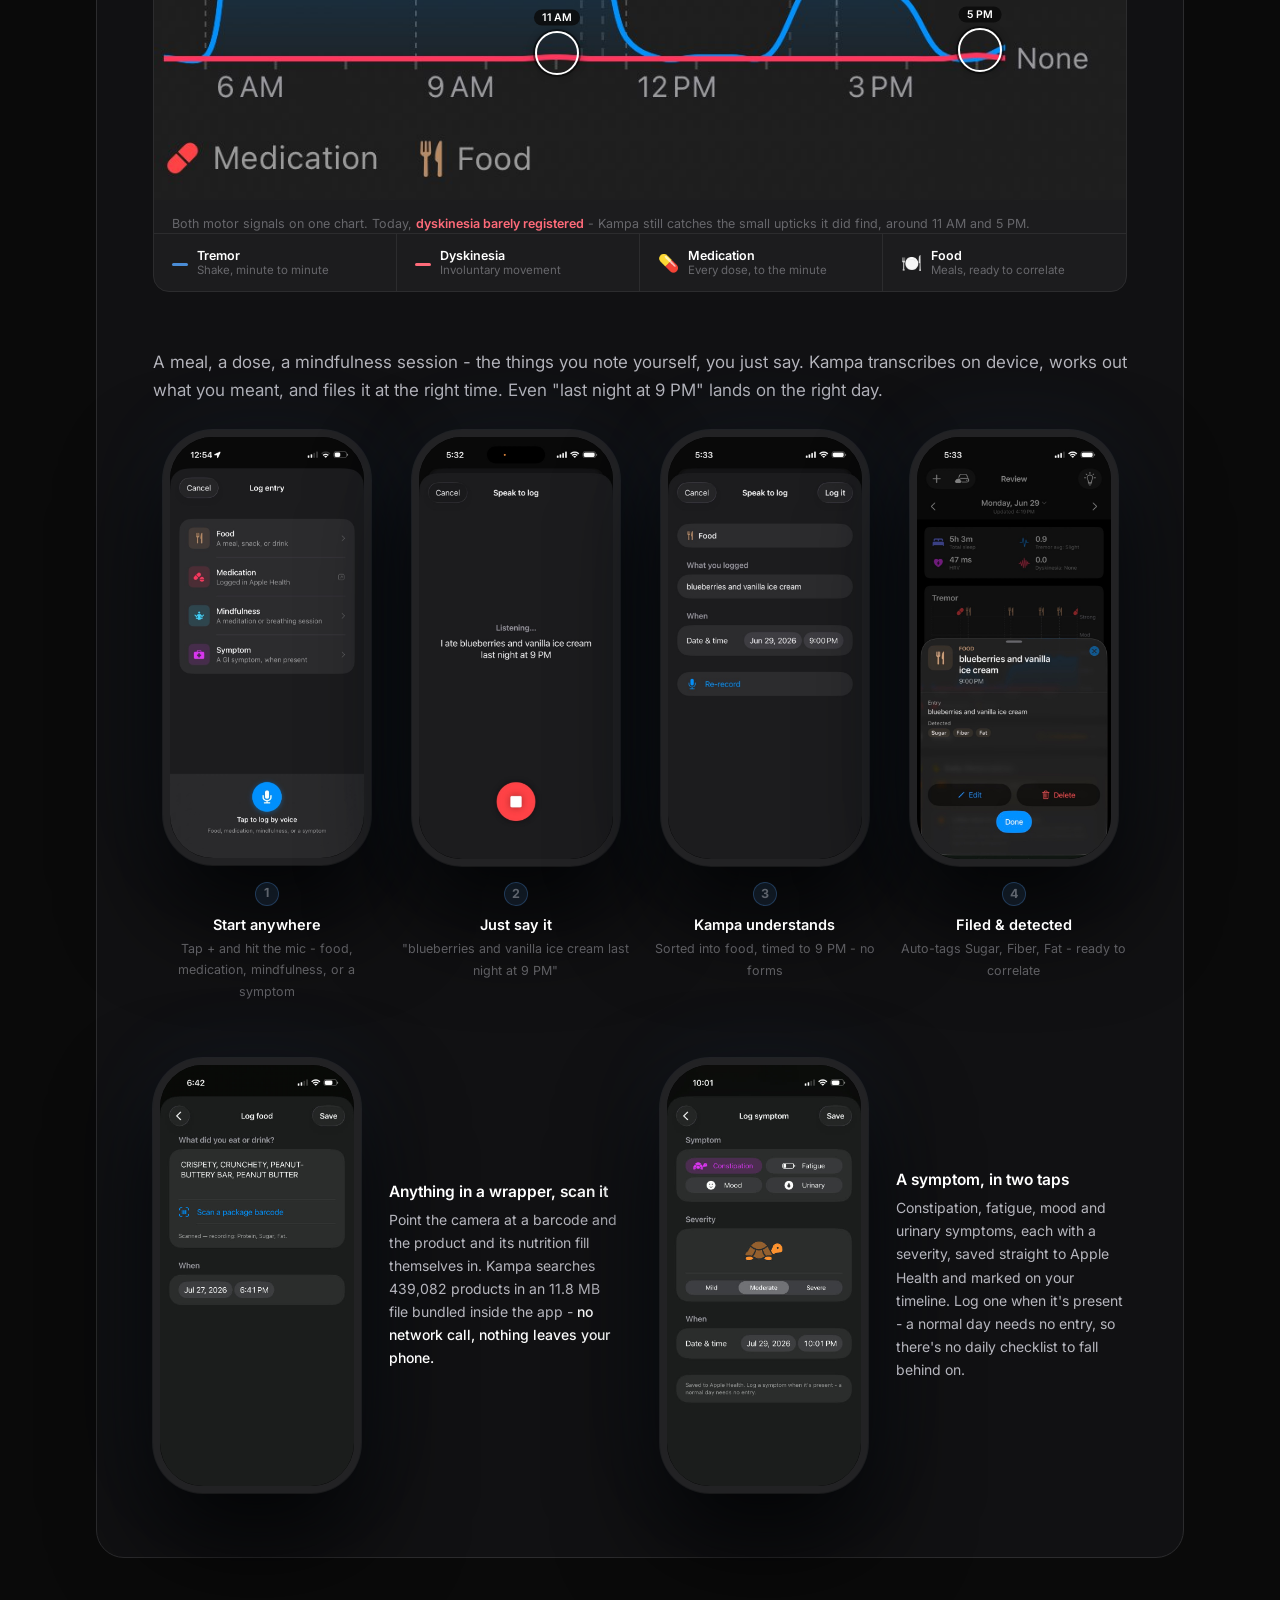
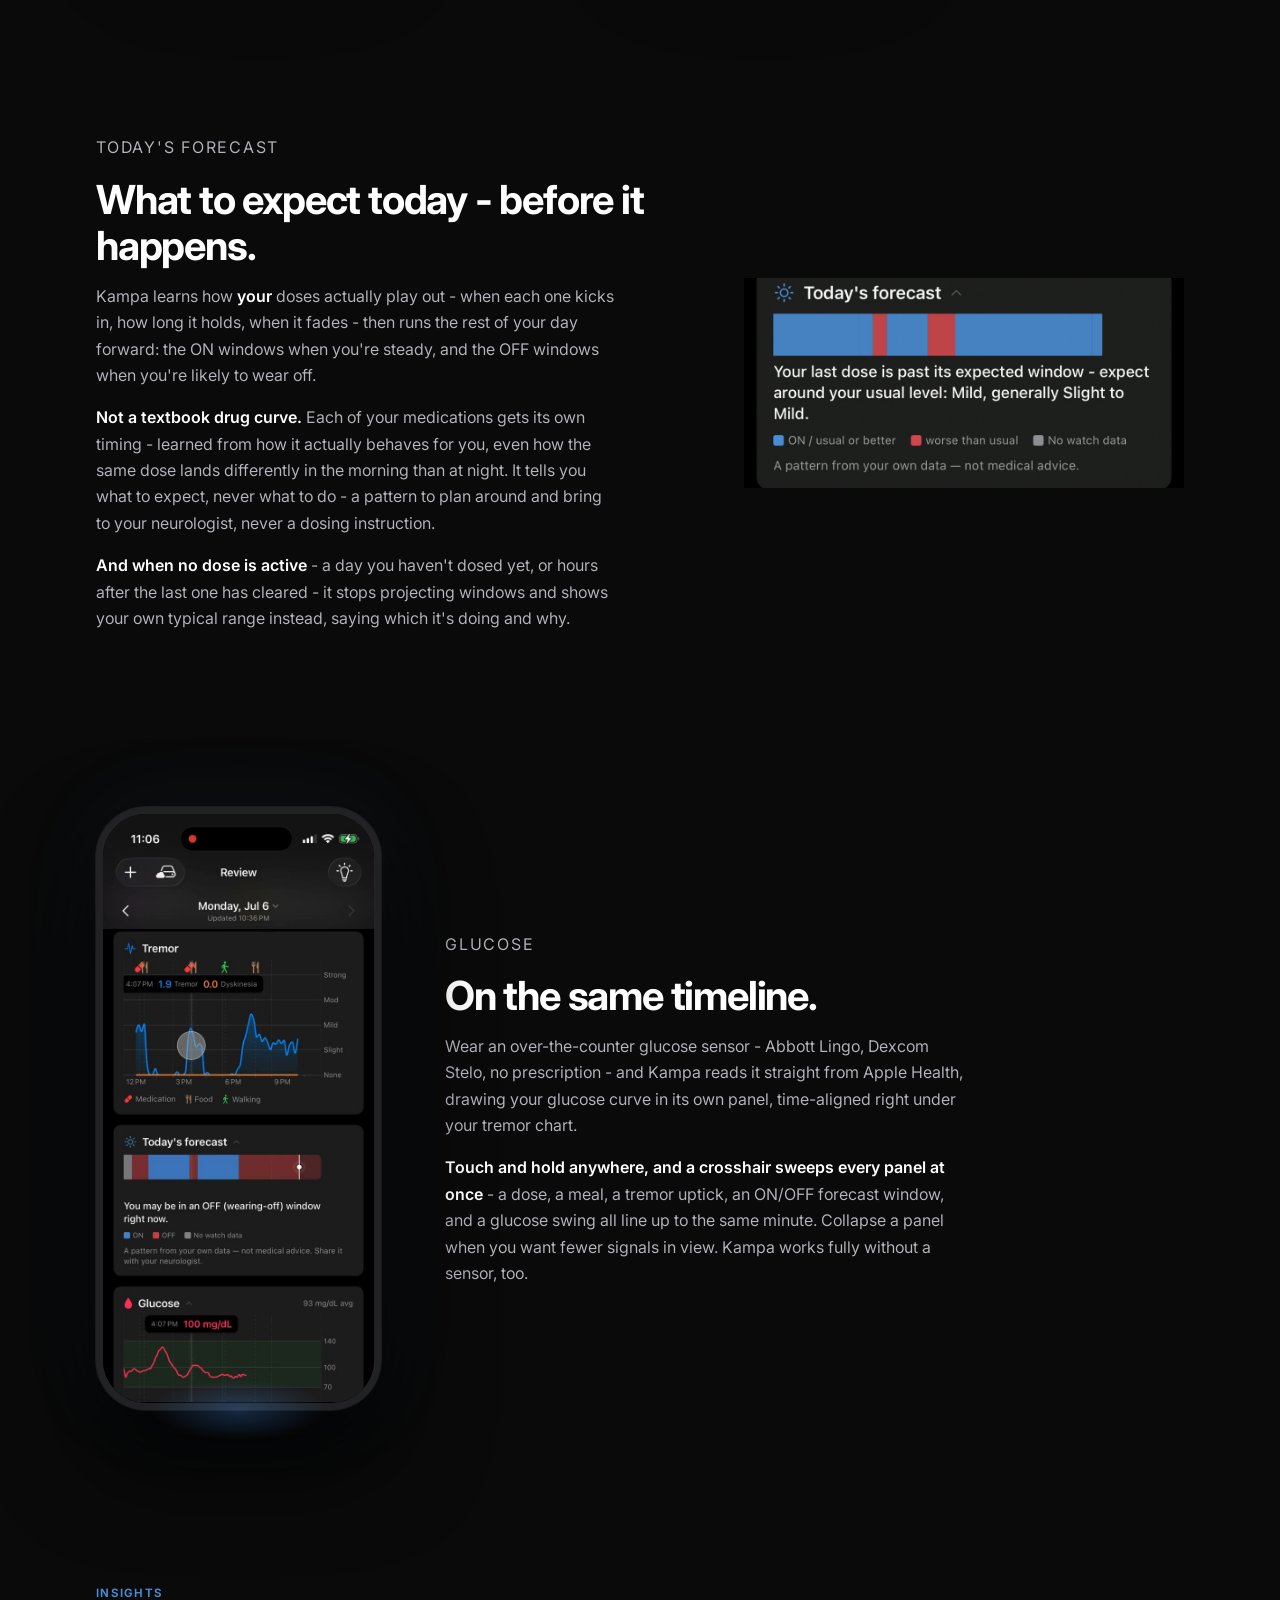
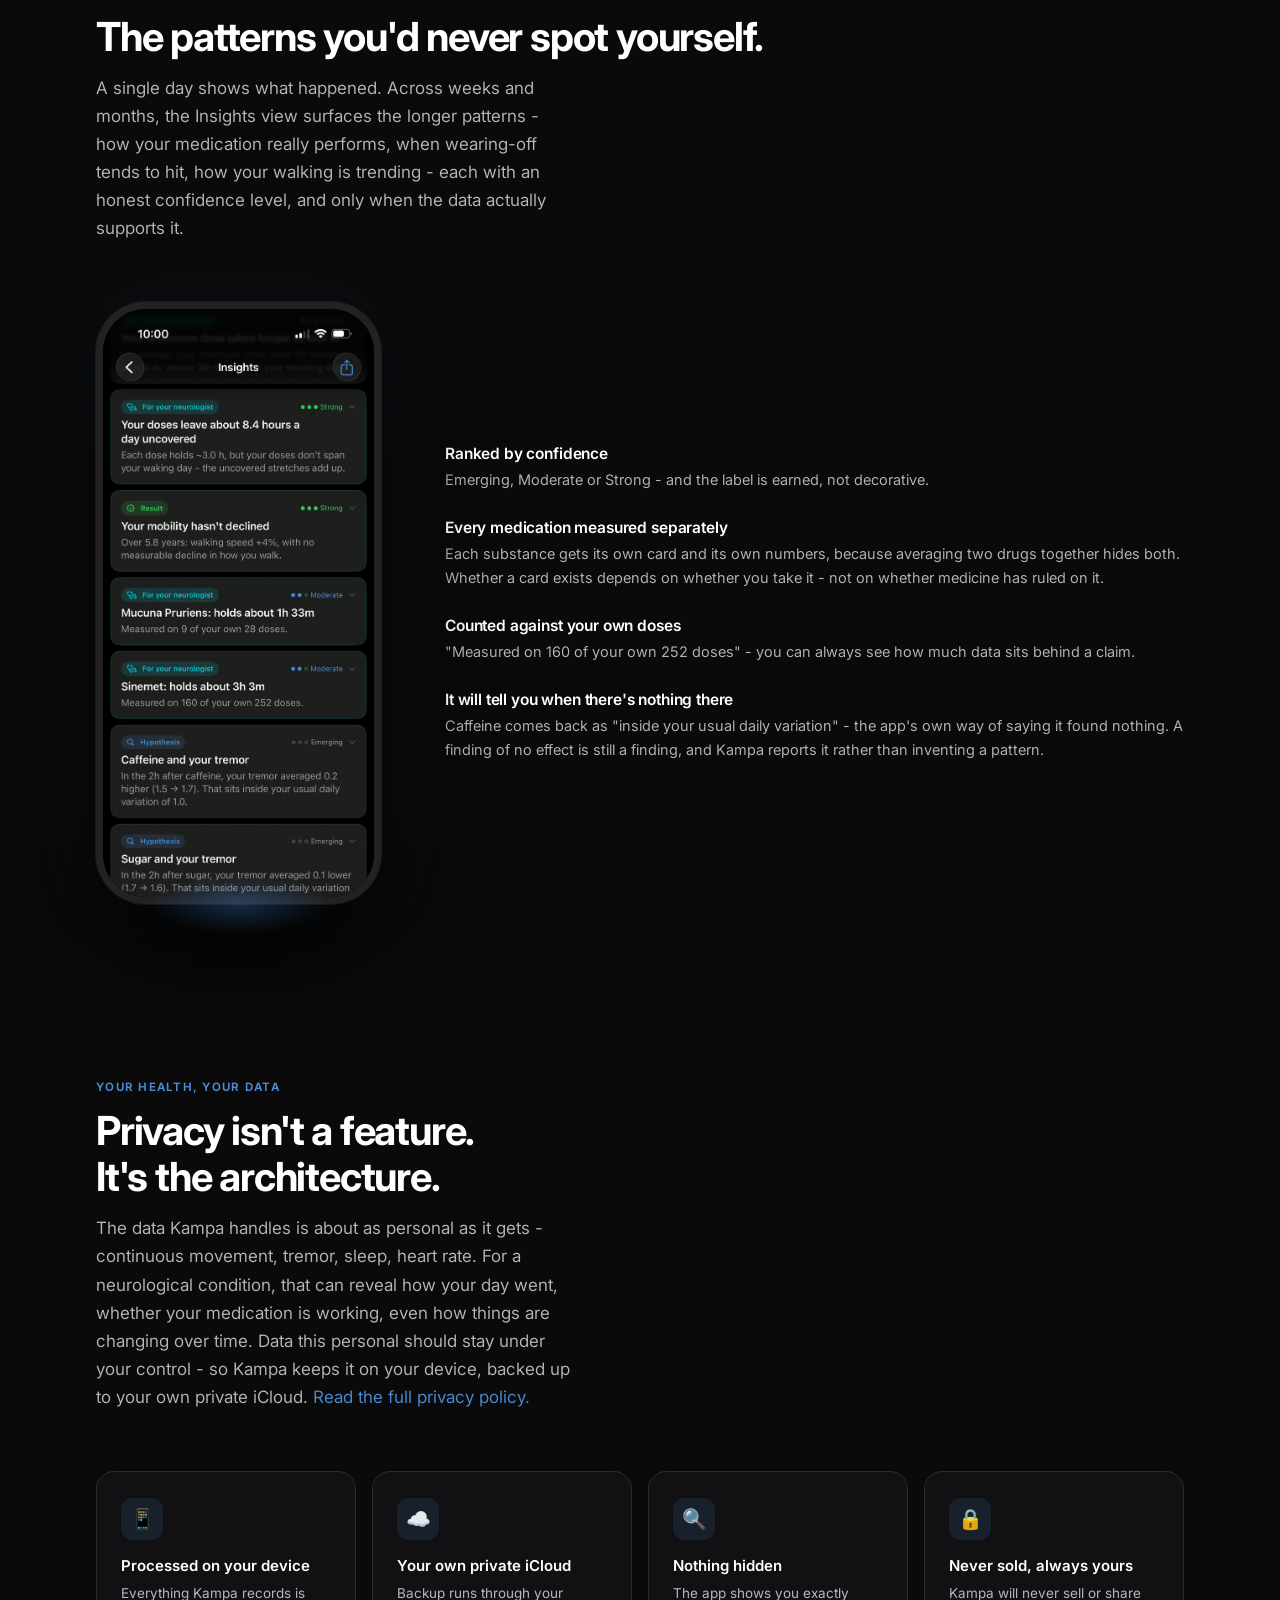
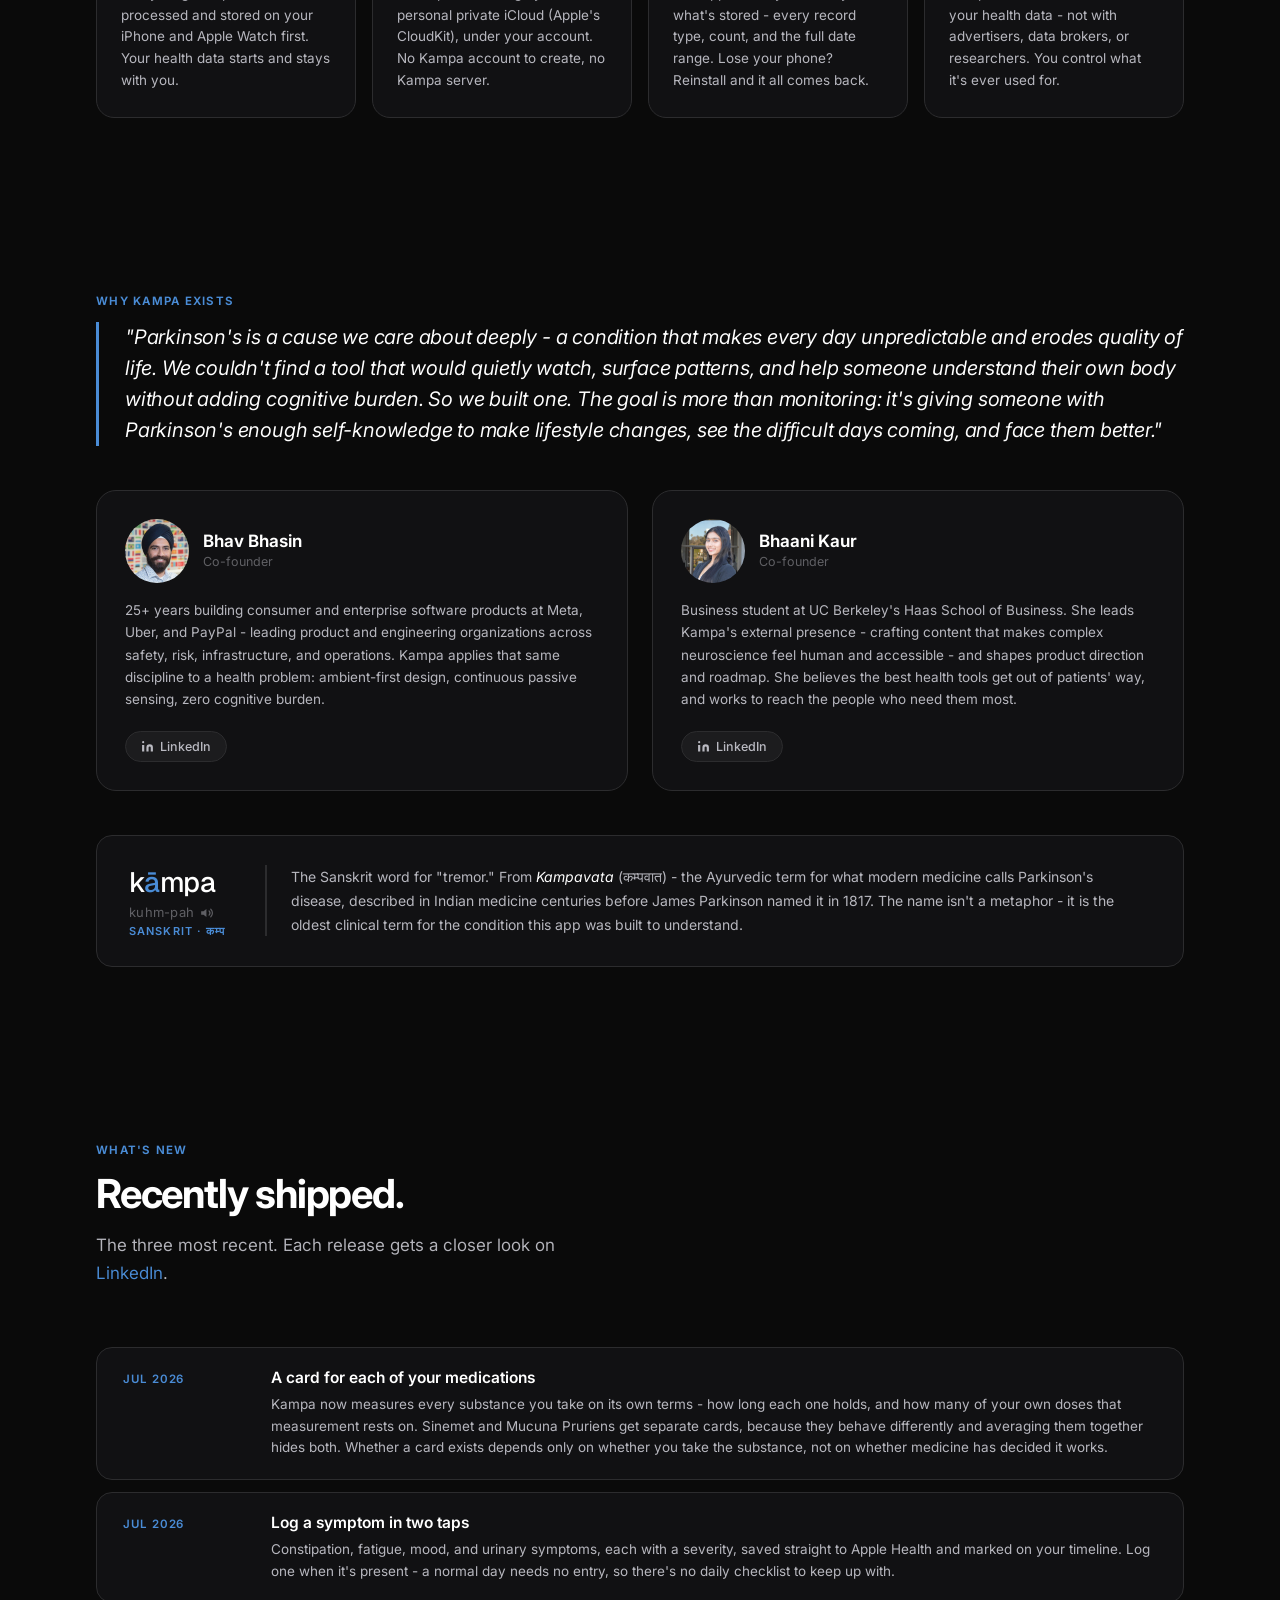
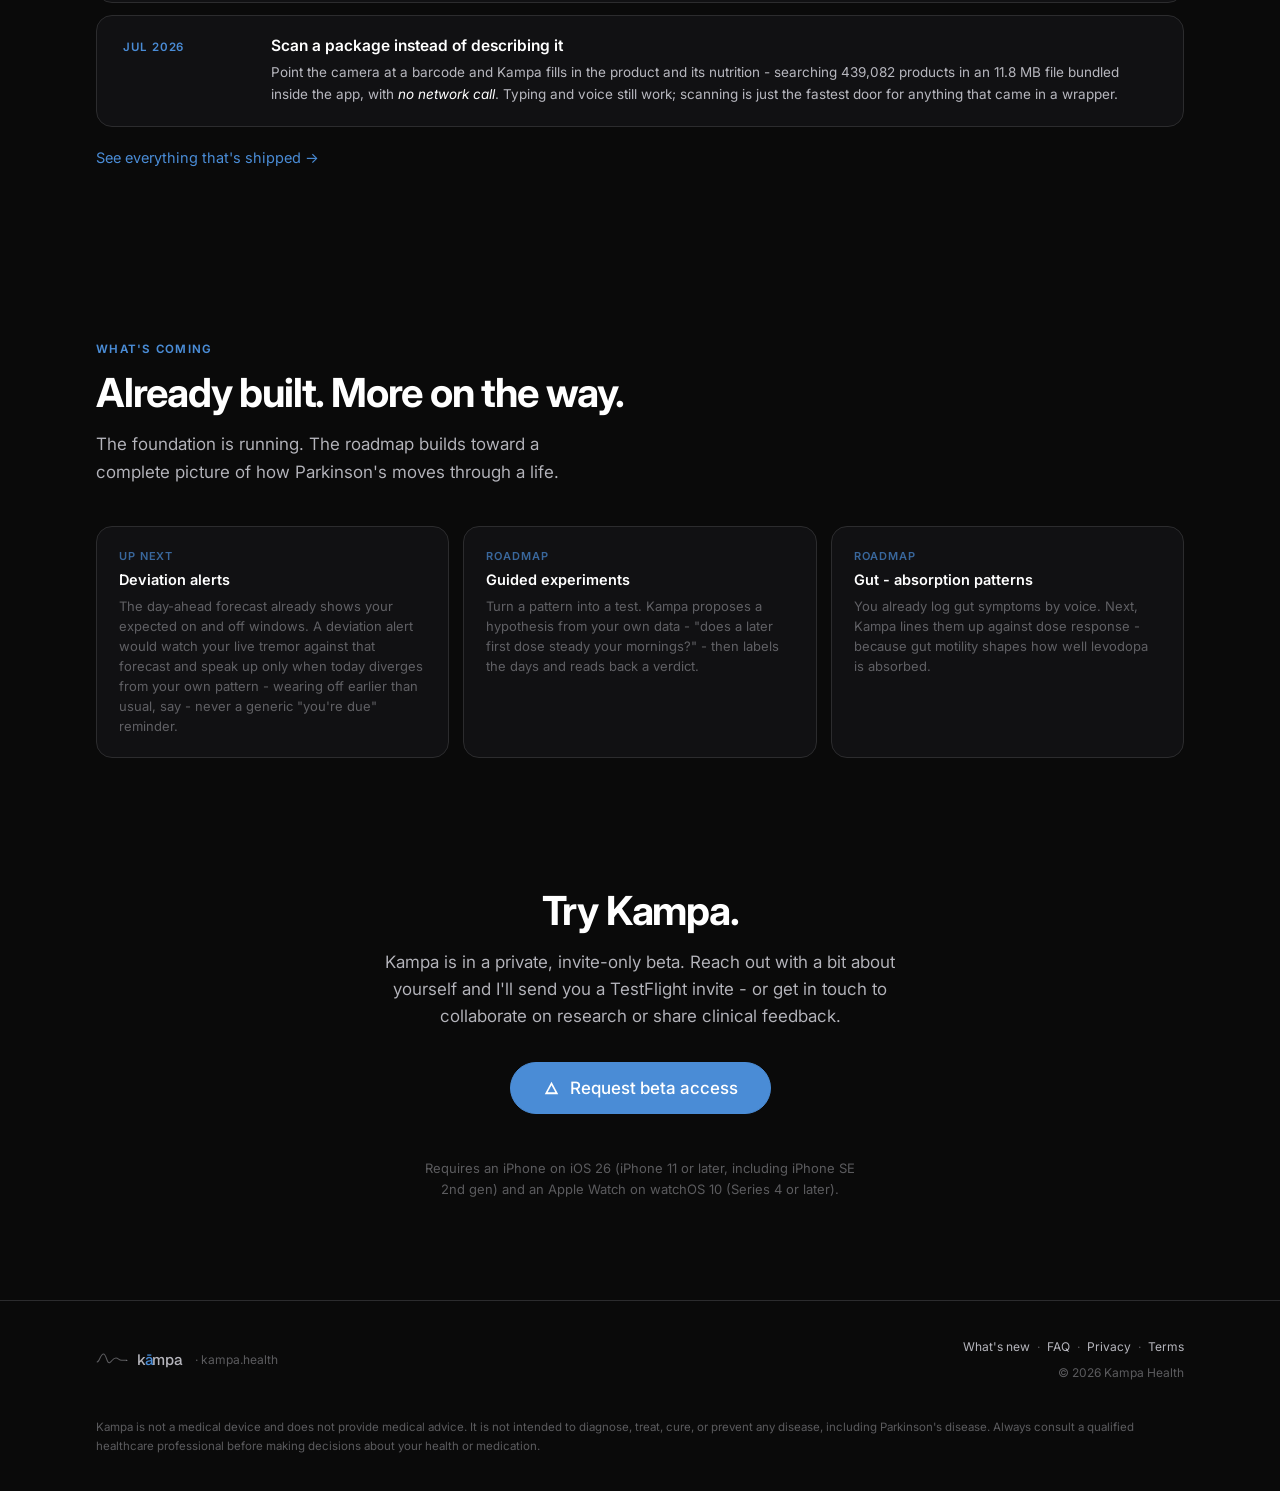
==== commit f949ef89: "Website: etymology moves into Story; FAQ catches up on 22 days of shipping The name story was the se" ====
--- a/website/index.html
+++ b/website/index.html
@@ -46,13 +46,9 @@
             font-weight: 500;
         }
 
-        /* Etymology block */
-        .etym-wrap {
-            max-width: var(--max-w);
-            margin: 0 auto;
-            padding: 40px 56px 0;
-        }
+        /* Etymology block - lives inside the Story section */
         .etym-inner {
+            margin-top: 44px;
             border: 1px solid var(--border);
             border-radius: 16px;
             padding: 28px 32px;
@@ -113,7 +109,6 @@
         @media (max-width: 768px) {
             .etym-inner { grid-template-columns: 1fr; gap: 16px; }
             .etym-def { border-left: none; padding-left: 0; border-top: 1px solid var(--border); padding-top: 16px; }
-            .etym-wrap { padding: 32px 32px 0; }
         }
 
         /* HealthKit domains strip */
@@ -993,20 +988,6 @@
             <img src="images/review-today.jpg" alt="Kampa's Review screen for Wednesday, July 29: sleep score 73, tremor average 1.0 (Slight), HRV 56 ms, dyskinesia 0.0, above a full-day tremor chart with food and walking marked, and Today's forecast below it">
         </div>
         <div class="phone-glow"></div>
-    </div>
-</div>
-
-<!-- ── Etymology ── -->
-<div class="etym-wrap">
-    <div class="etym-inner">
-        <div class="etym-name">
-            <span class="etym-word">k<span class="a-blue">ā</span>mpa</span>
-            <span class="etym-pron">kuhm-pah<button class="pron-btn" type="button" aria-label="Play pronunciation of kāmpa" onclick="document.getElementById('pron-audio').play()"><svg width="14" height="14" viewBox="0 0 24 24" fill="none" stroke="currentColor" stroke-width="2" stroke-linecap="round" stroke-linejoin="round" aria-hidden="true"><polygon points="11 5 6 9 2 9 2 15 6 15 11 19 11 5" fill="currentColor" stroke="none"></polygon><path d="M15.5 8.5a5 5 0 0 1 0 7"></path><path d="M18.5 5.5a9 9 0 0 1 0 13"></path></svg></button><audio id="pron-audio" src="audio/kampa-pron.m4a" preload="none"></audio></span>
-            <span class="etym-lang">Sanskrit · कम्प</span>
-        </div>
-        <p class="etym-def">
-            The Sanskrit word for "tremor." From <em>Kampavata</em> (कम्पवात) - the Ayurvedic term for what modern medicine calls Parkinson's disease, described in Indian medicine centuries before James Parkinson named it in 1817. The name isn't a metaphor - it is the oldest clinical term for the condition this app was built to understand.
-        </p>
     </div>
 </div>
 
@@ -1293,6 +1274,18 @@
             </div>
         </div>
     </div>
+
+    <!-- Where the name comes from -->
+    <div class="etym-inner">
+        <div class="etym-name">
+            <span class="etym-word">k<span class="a-blue">ā</span>mpa</span>
+            <span class="etym-pron">kuhm-pah<button class="pron-btn" type="button" aria-label="Play pronunciation of kāmpa" onclick="document.getElementById('pron-audio').play()"><svg width="14" height="14" viewBox="0 0 24 24" fill="none" stroke="currentColor" stroke-width="2" stroke-linecap="round" stroke-linejoin="round" aria-hidden="true"><polygon points="11 5 6 9 2 9 2 15 6 15 11 19 11 5" fill="currentColor" stroke="none"></polygon><path d="M15.5 8.5a5 5 0 0 1 0 7"></path><path d="M18.5 5.5a9 9 0 0 1 0 13"></path></svg></button><audio id="pron-audio" src="audio/kampa-pron.m4a" preload="none"></audio></span>
+            <span class="etym-lang">Sanskrit · कम्प</span>
+        </div>
+        <p class="etym-def">
+            The Sanskrit word for "tremor." From <em>Kampavata</em> (कम्पवात) - the Ayurvedic term for what modern medicine calls Parkinson's disease, described in Indian medicine centuries before James Parkinson named it in 1817. The name isn't a metaphor - it is the oldest clinical term for the condition this app was built to understand.
+        </p>
+    </div>
 </div>
 
 <!-- ── What's new ── -->
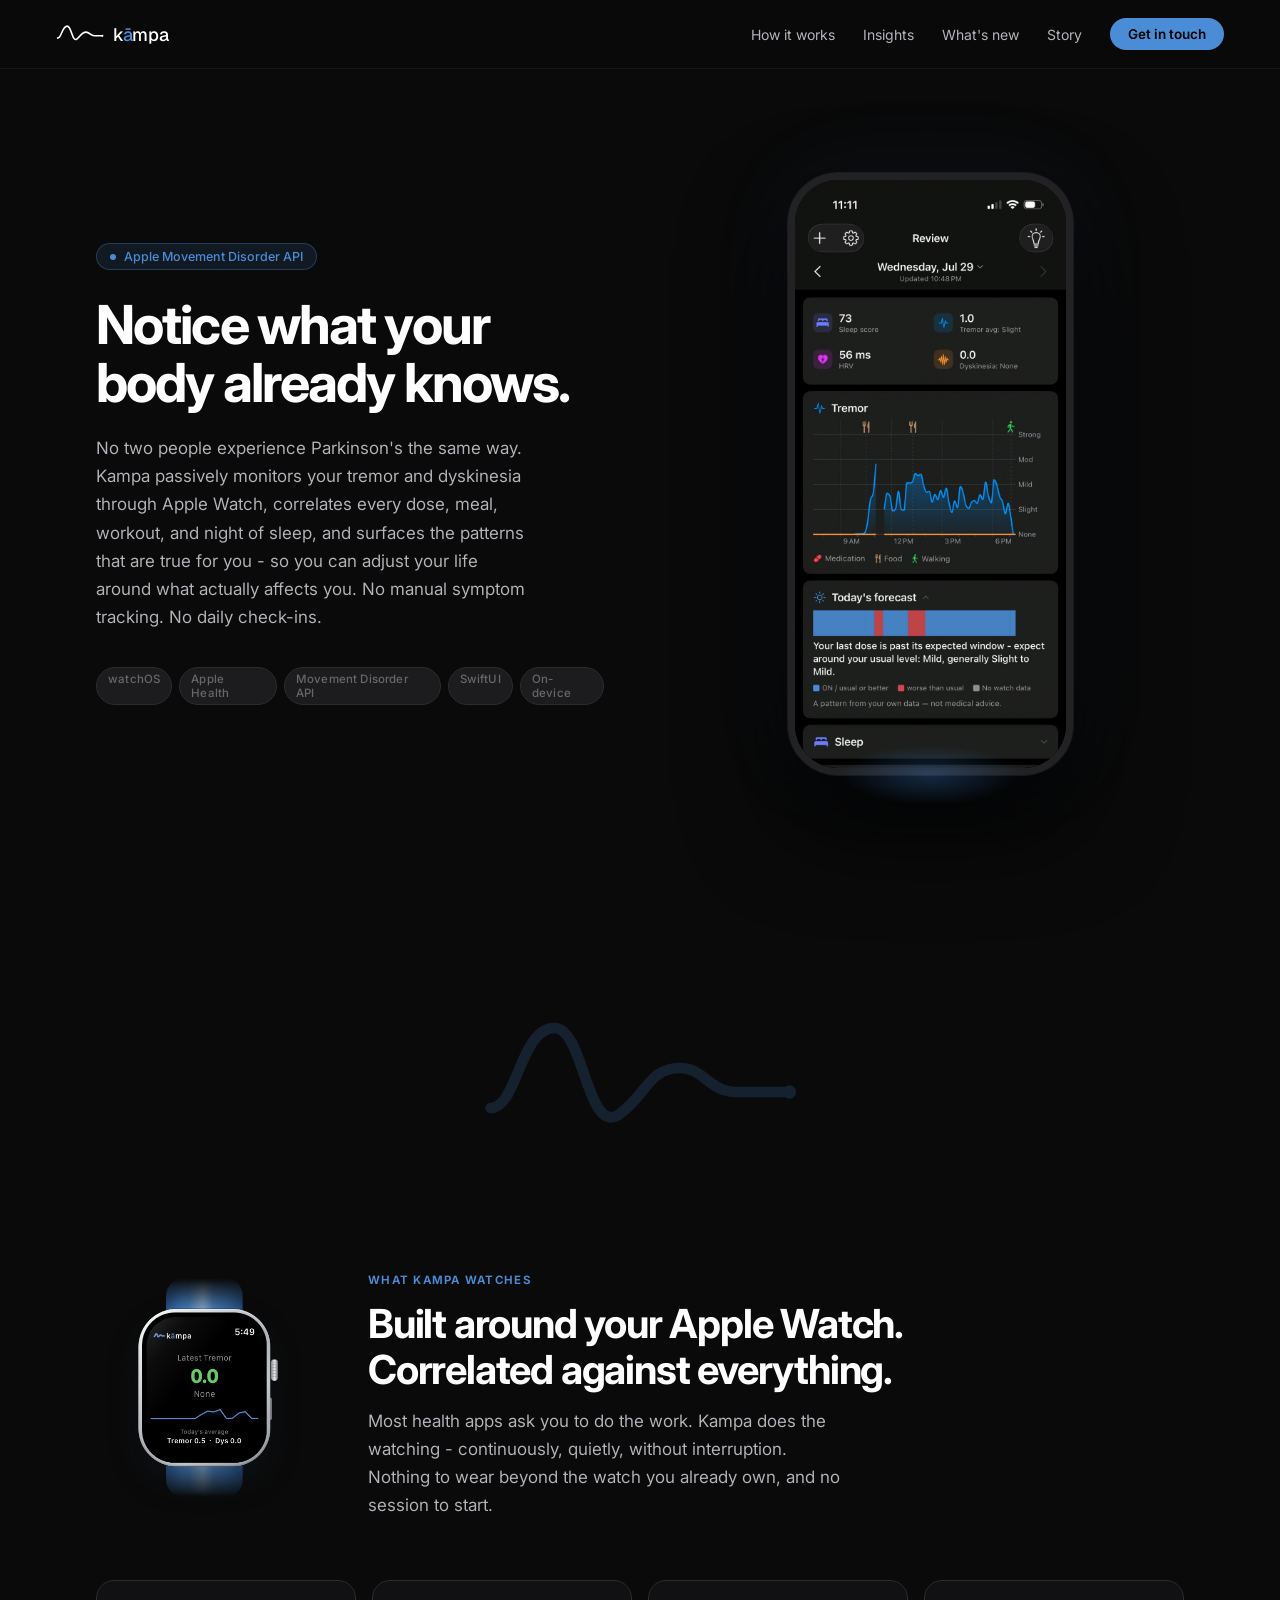
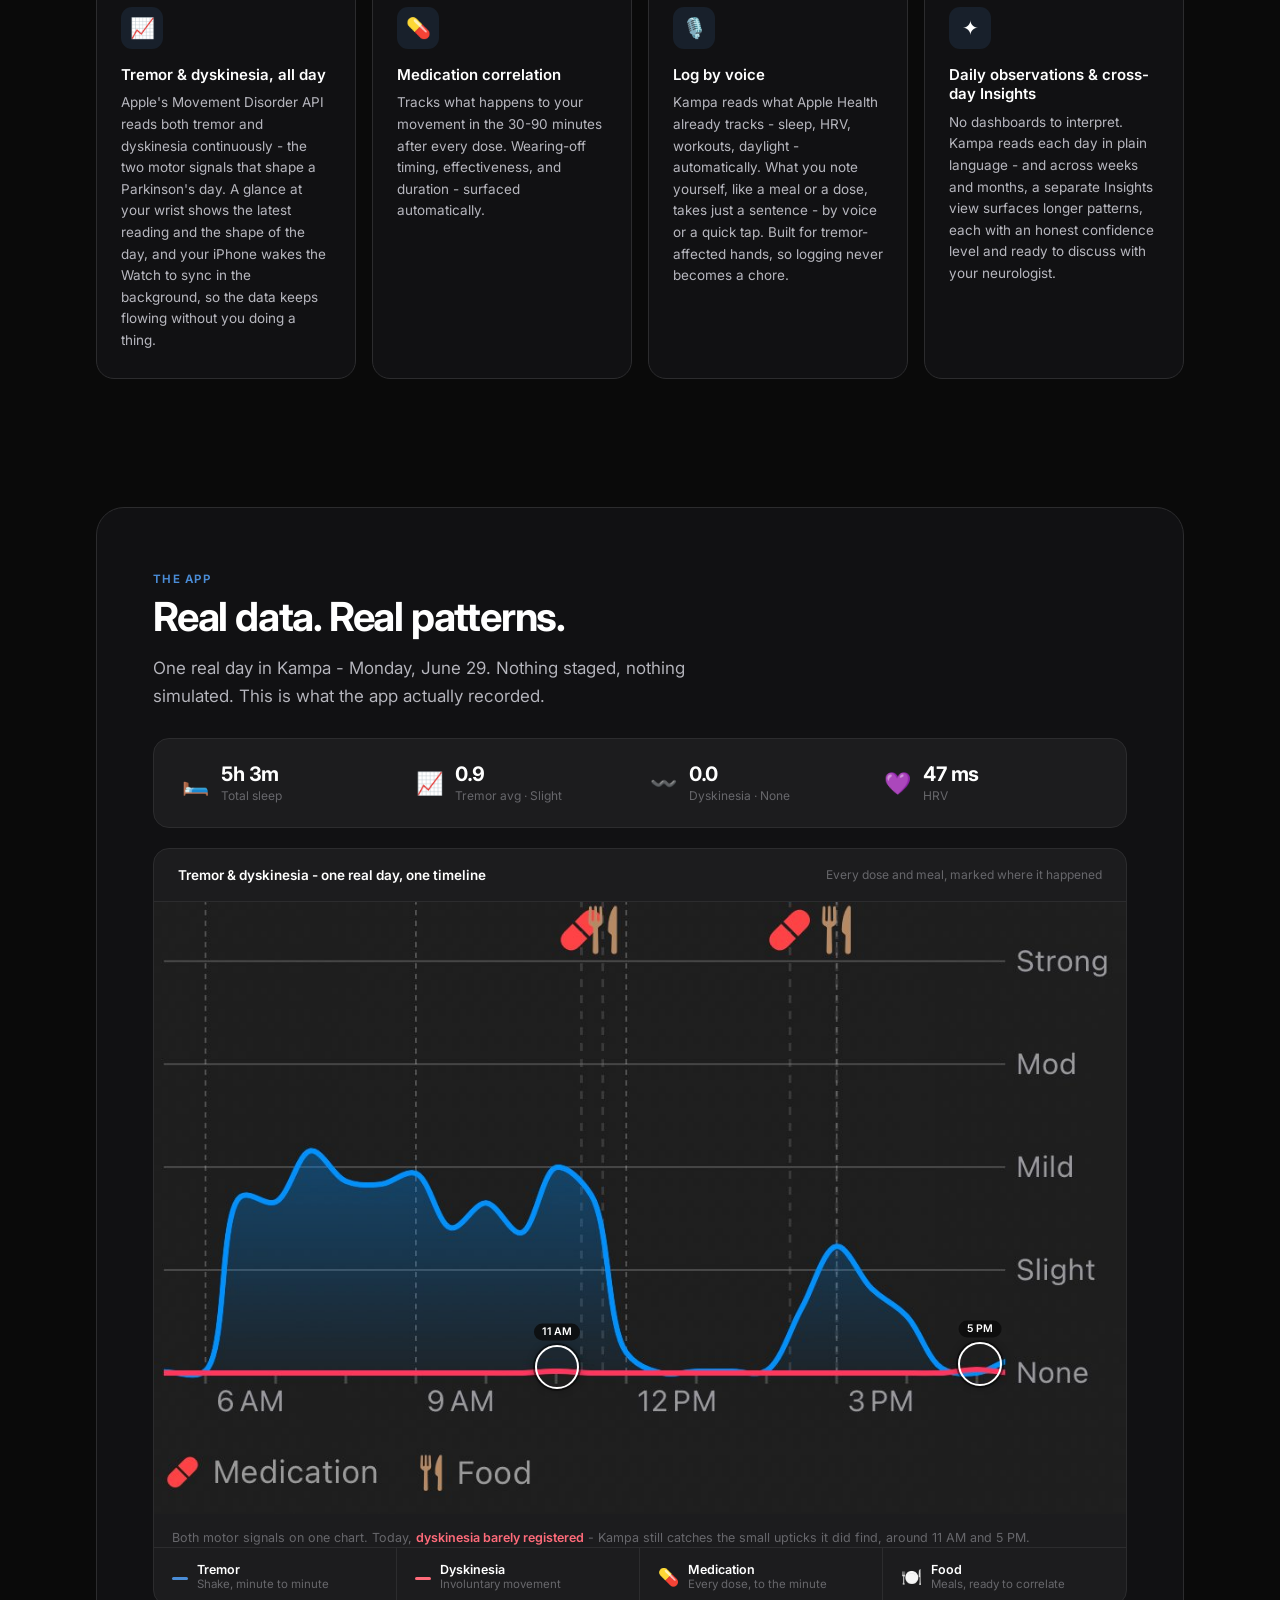
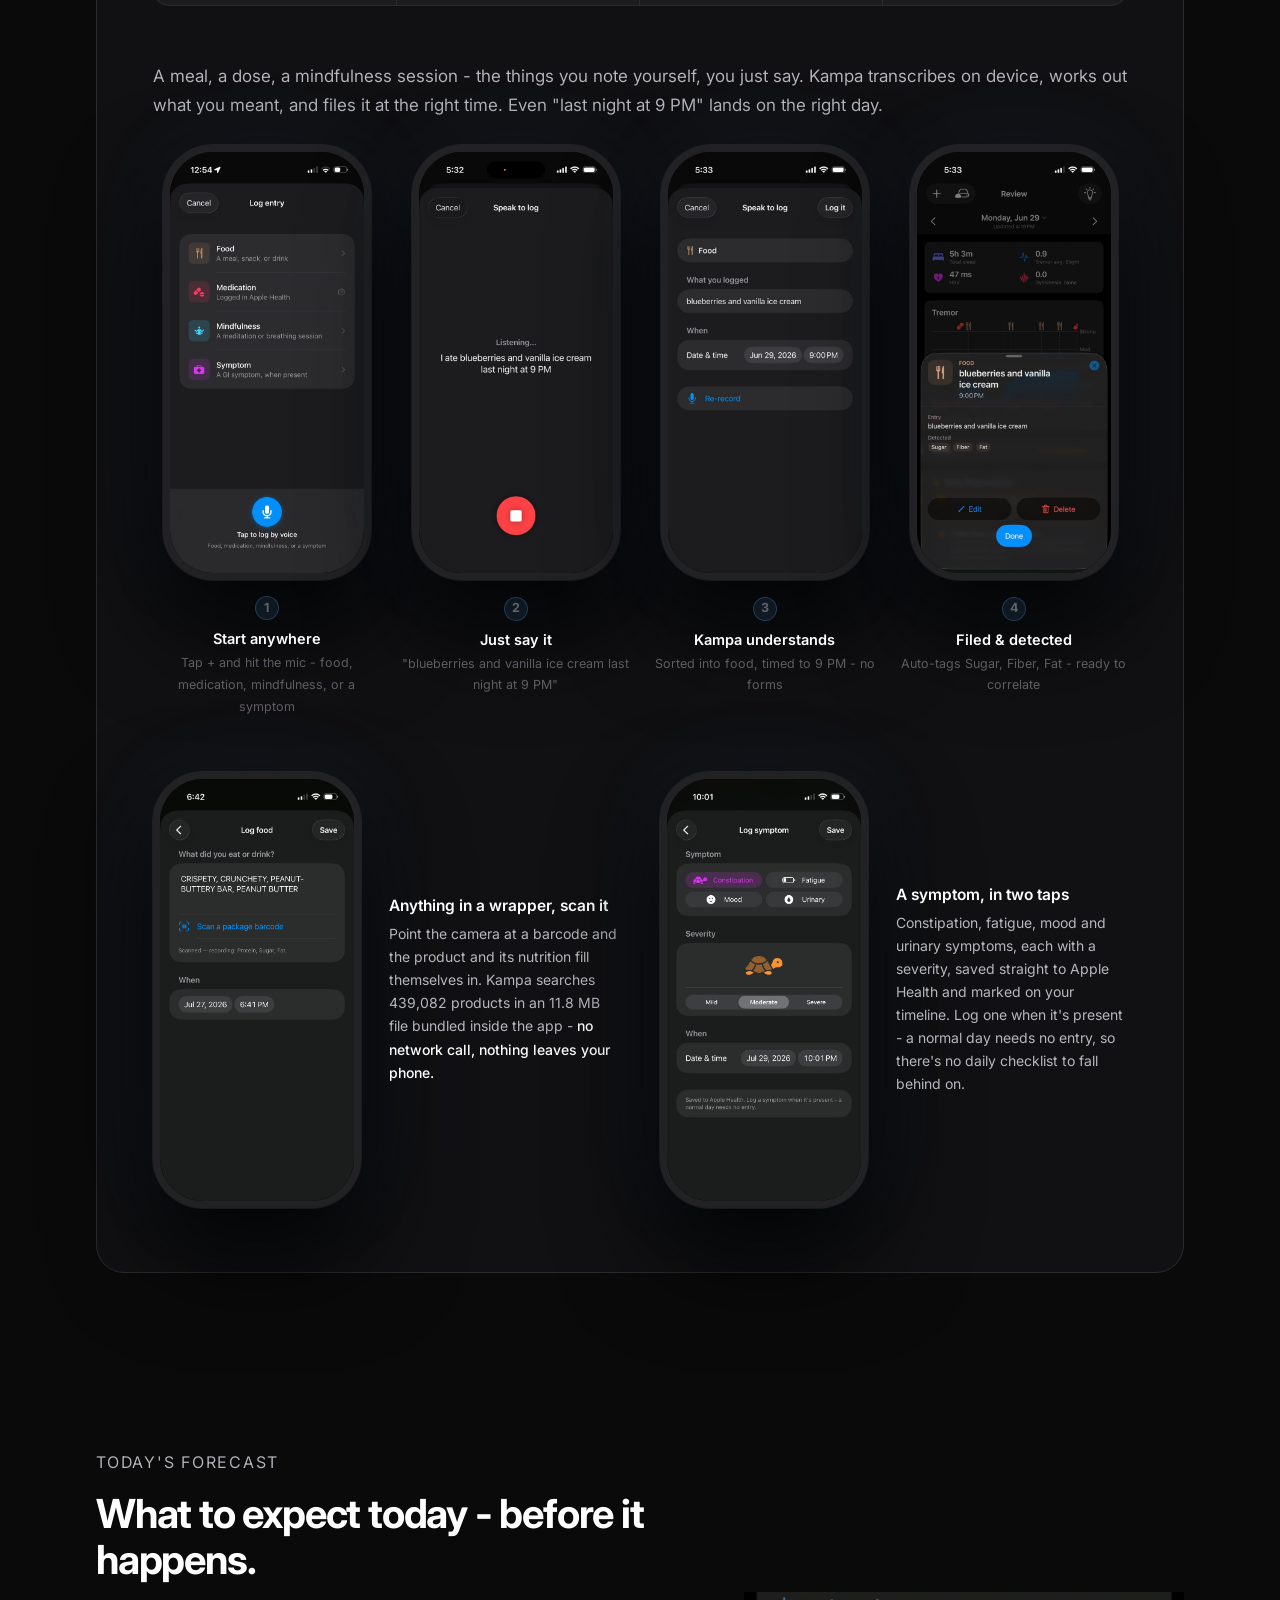
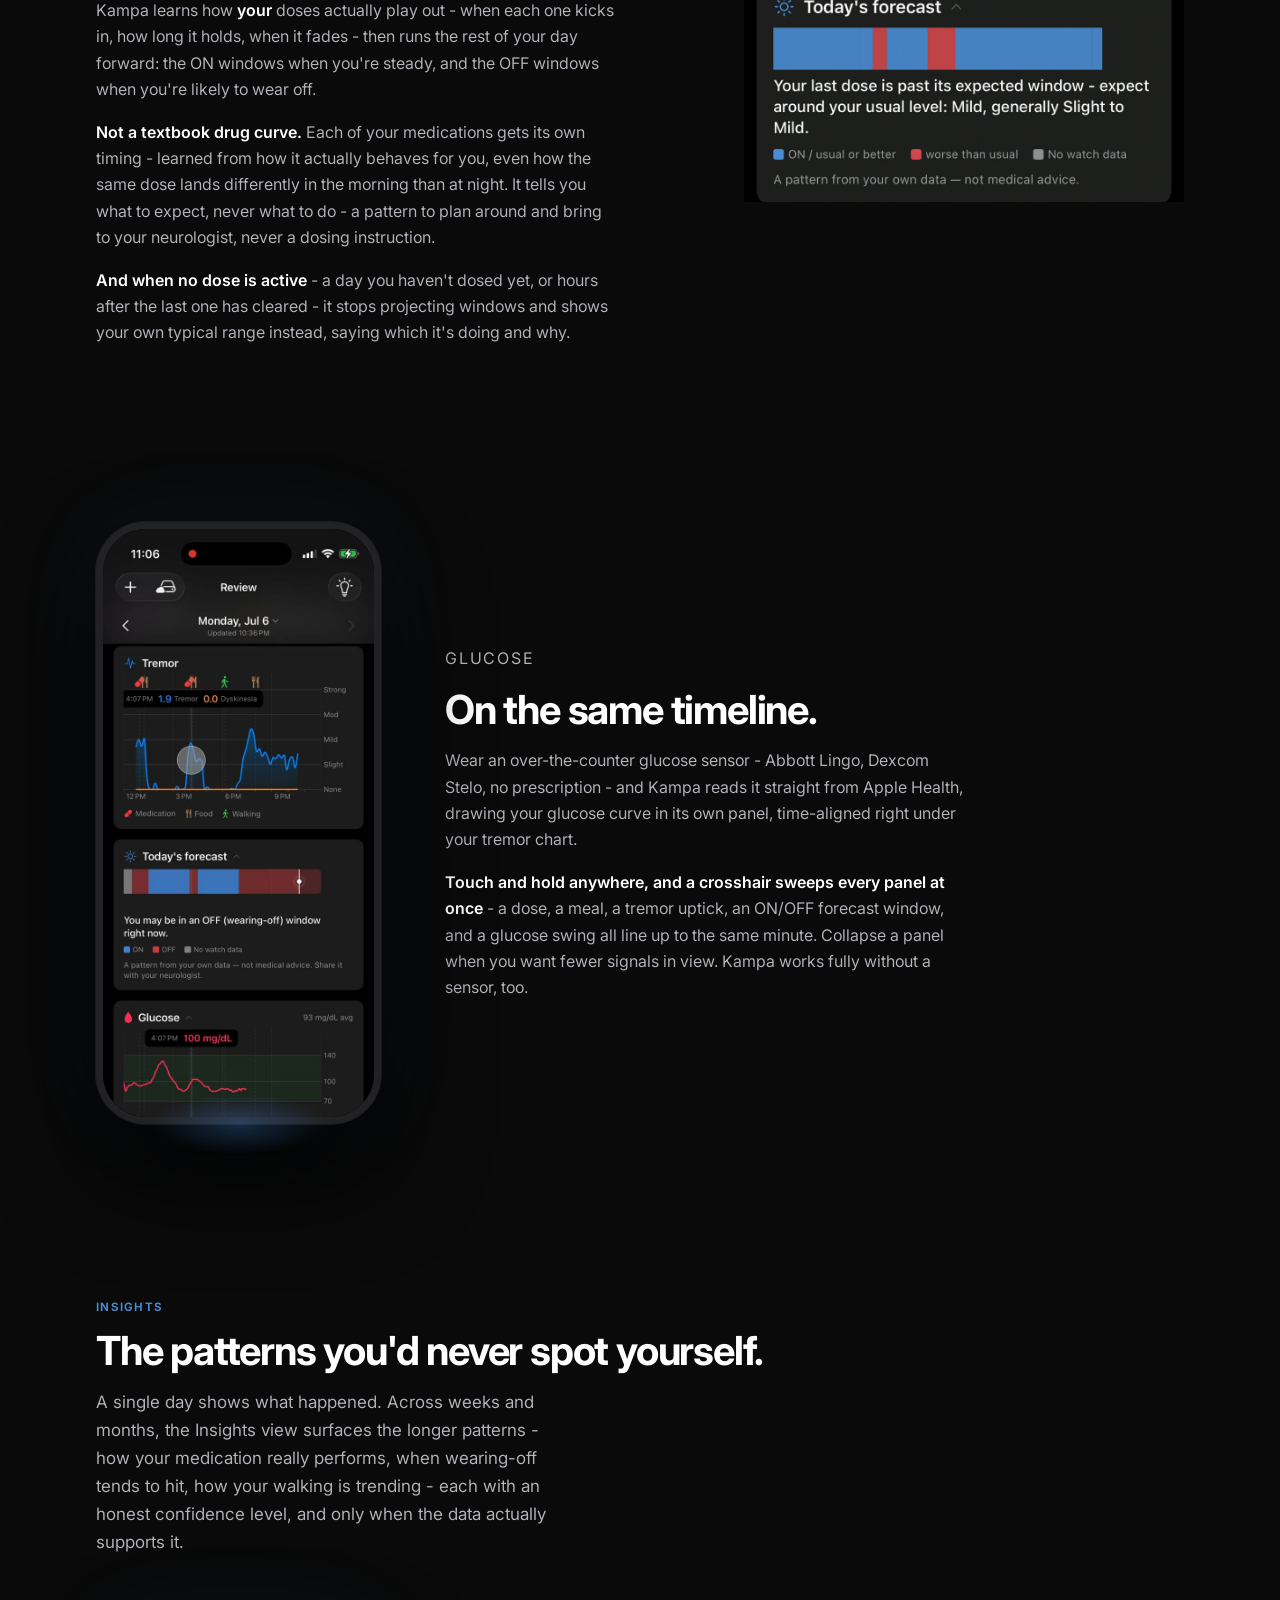
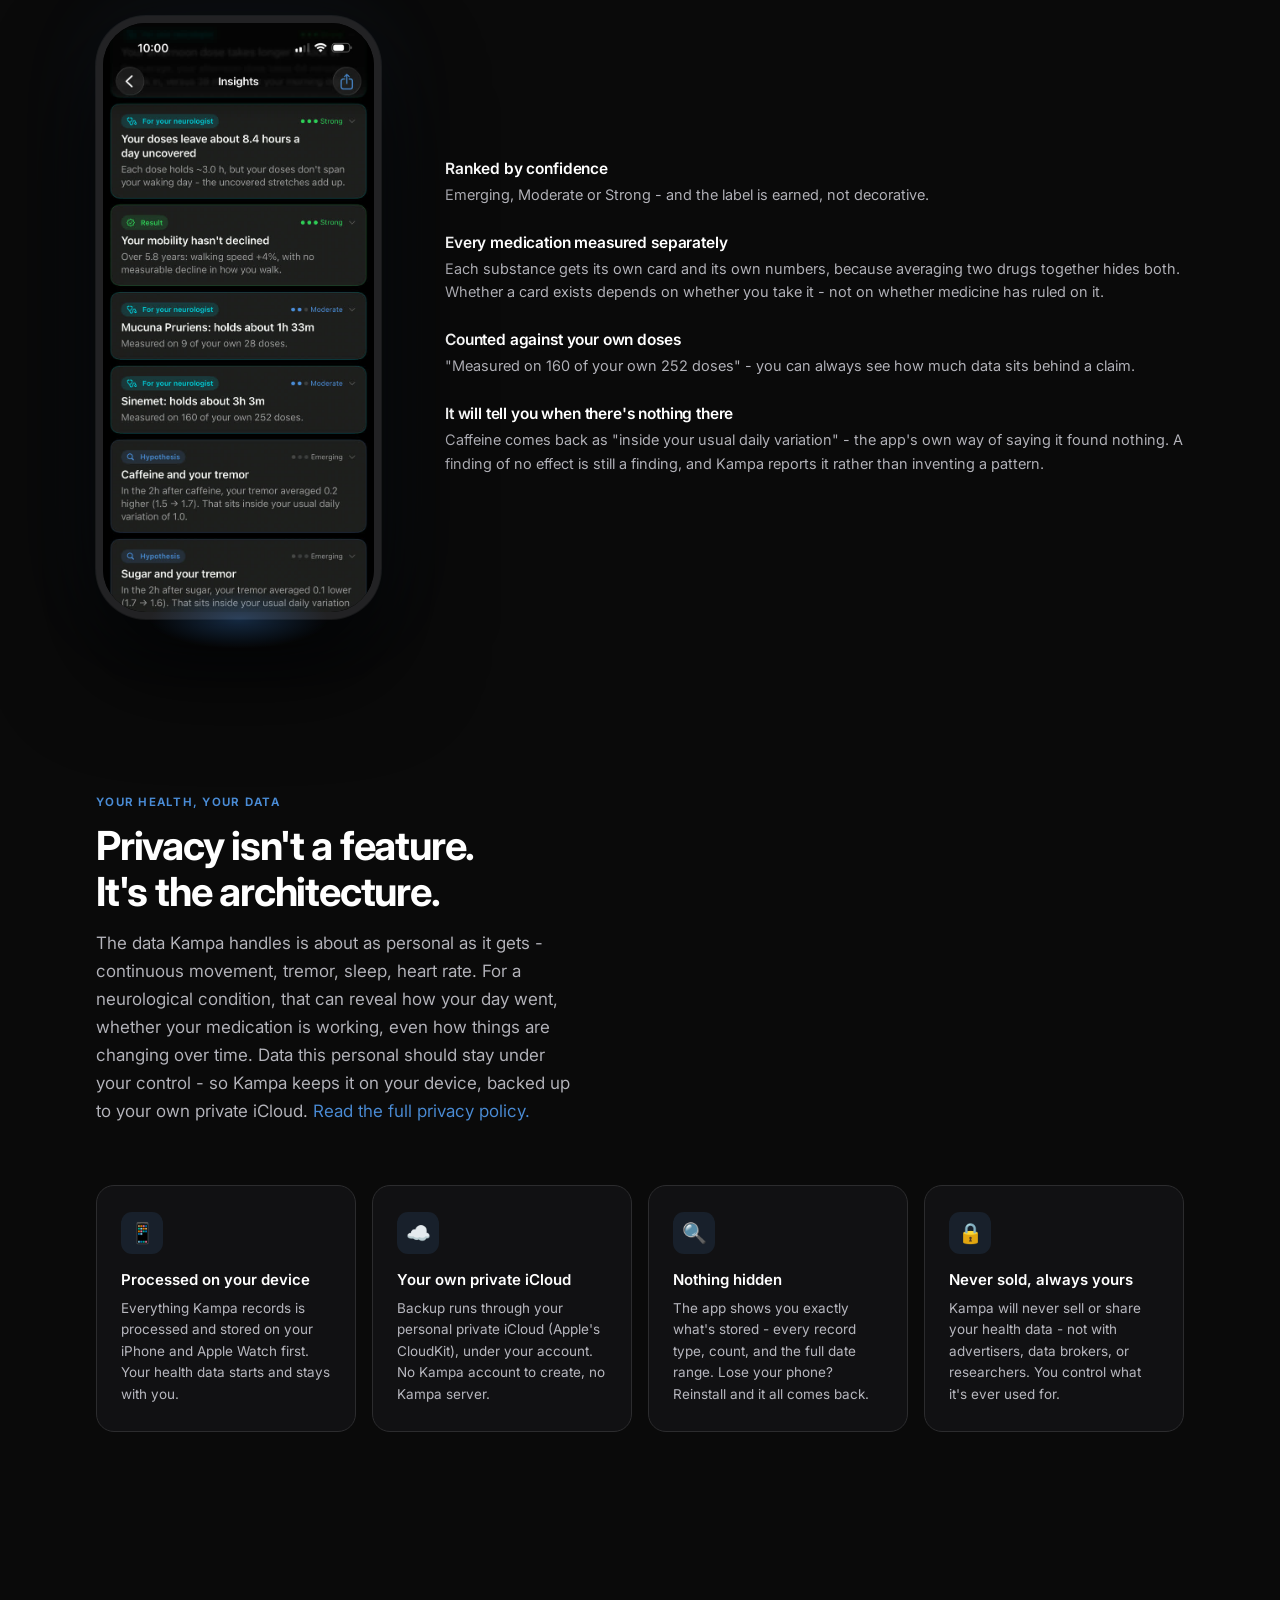
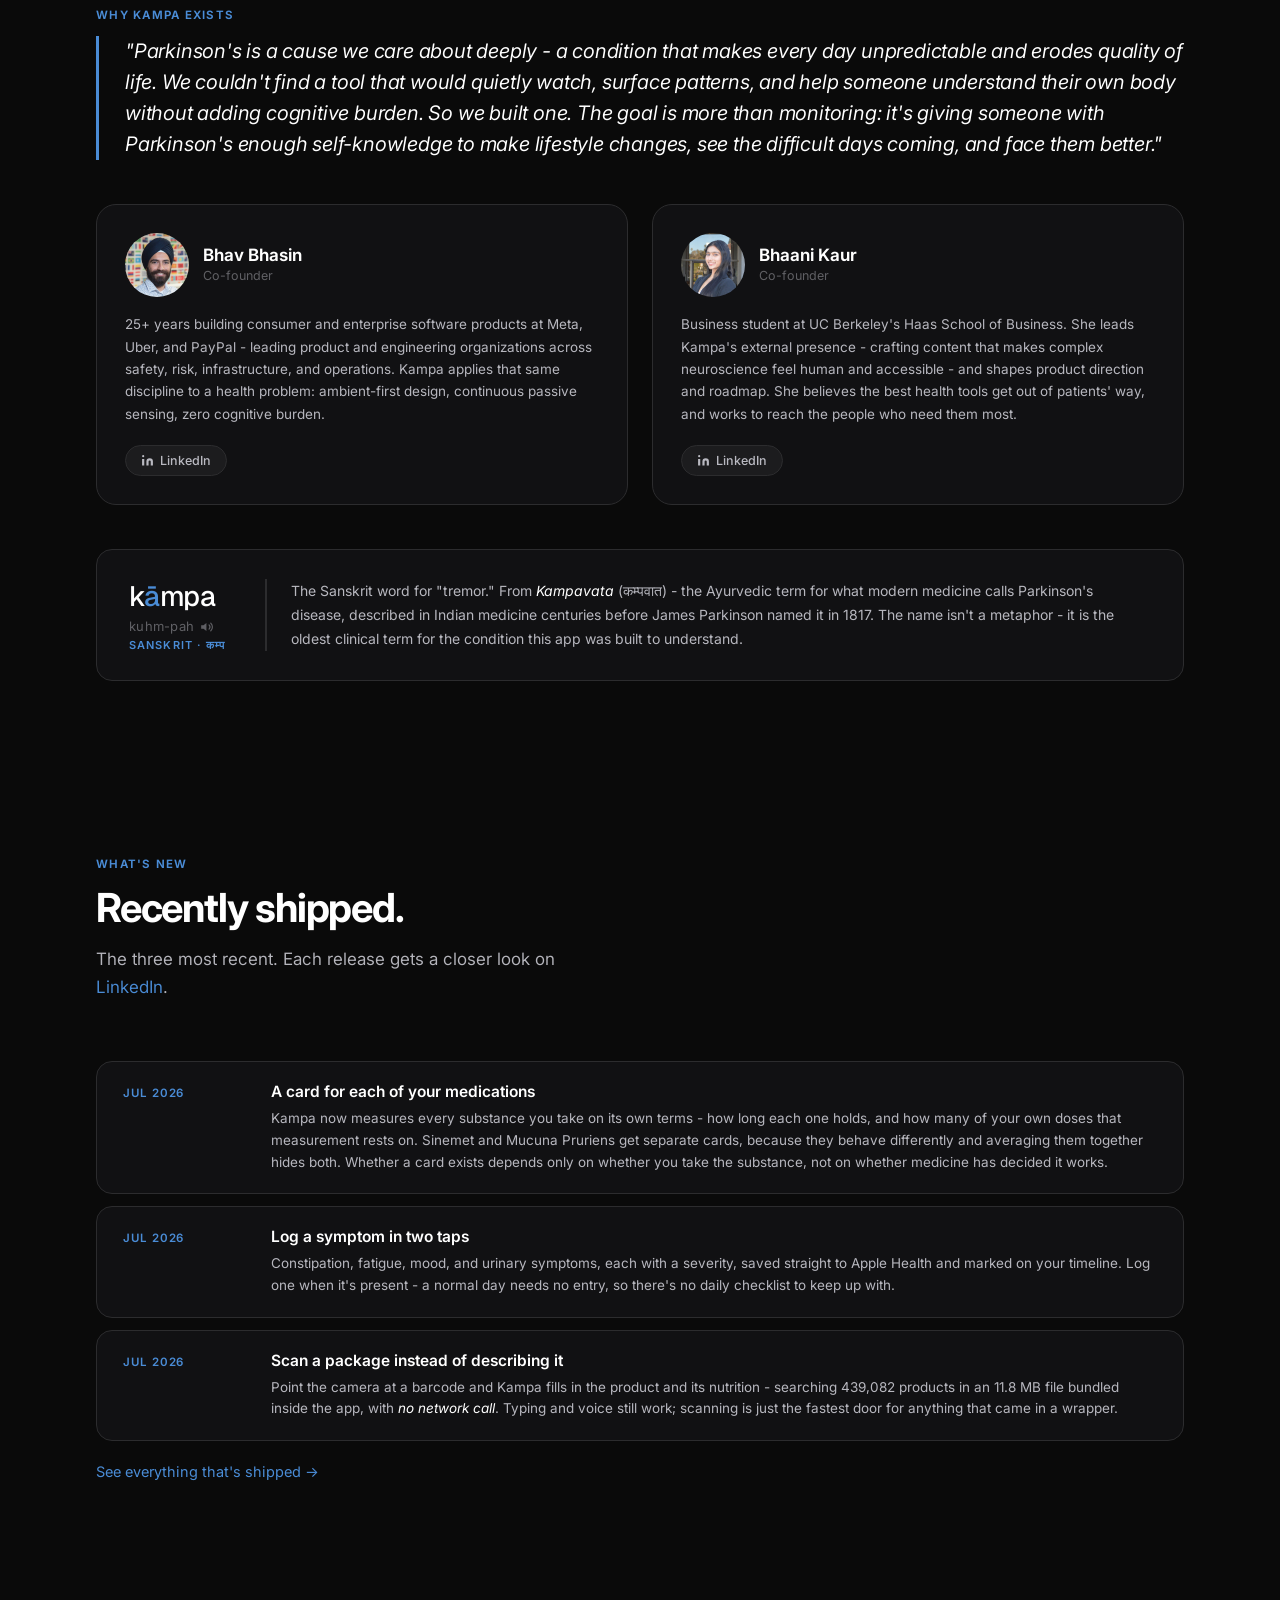
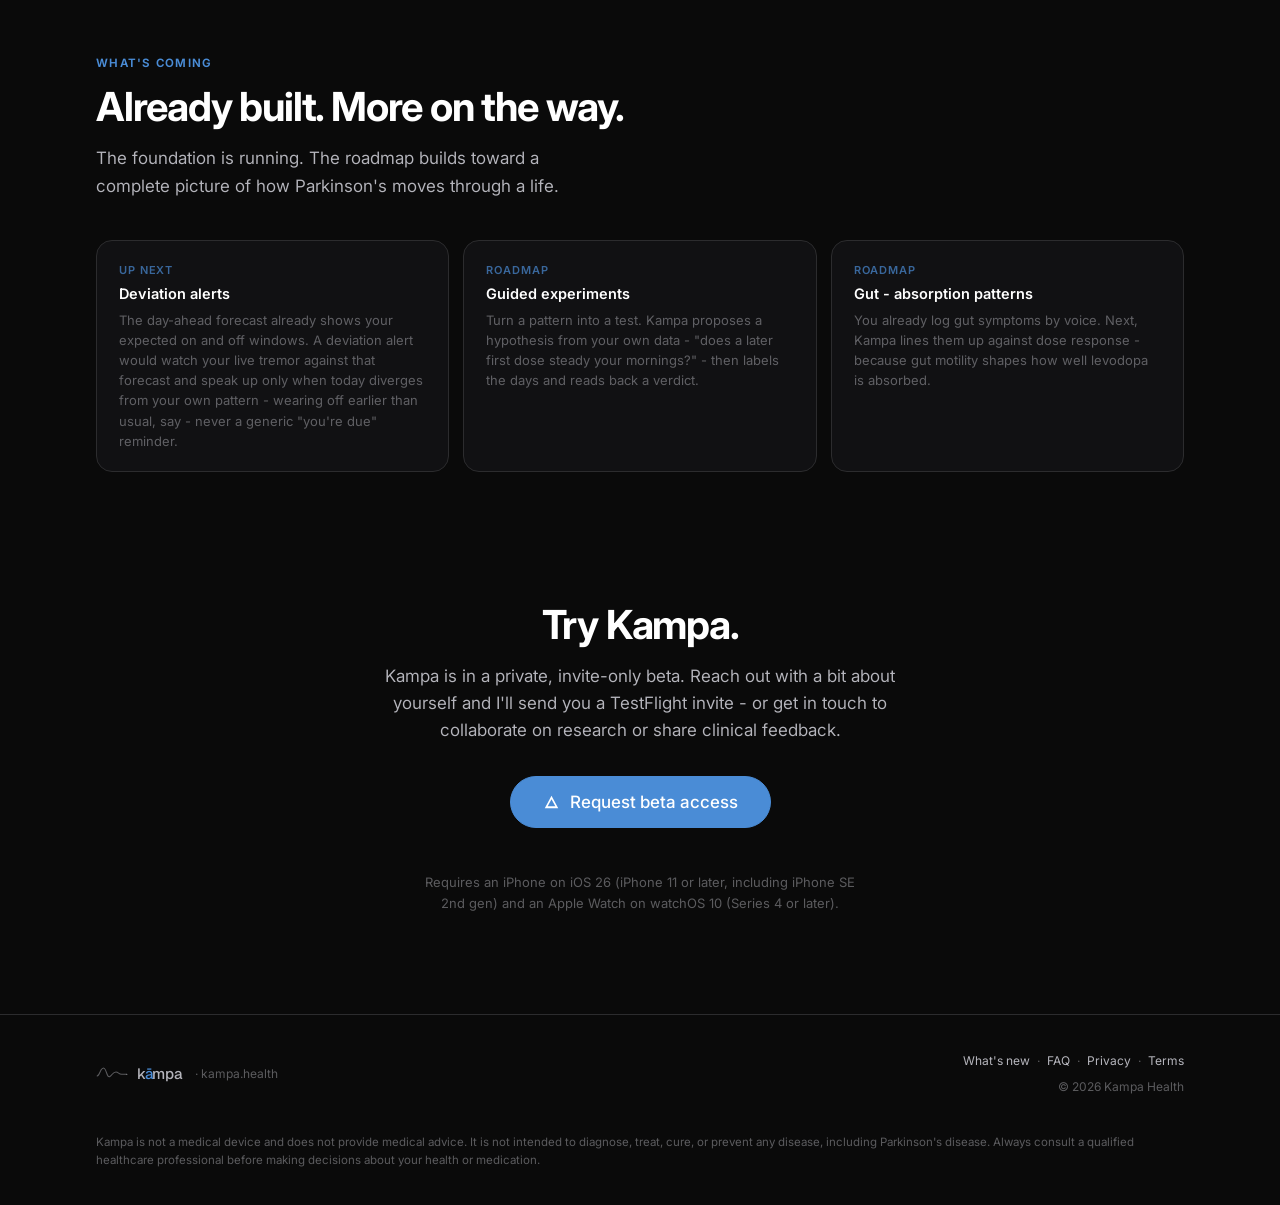
==== commit b7b7fea0: "Website: fold the Watch band into the capabilities header "On your wrist" restated capabilities card" ====
--- a/website/index.html
+++ b/website/index.html
@@ -561,7 +561,7 @@
         .legend-item strong { display: block; font-size: 12.5px; font-weight: 600; }
         .legend-item p { font-size: 11.5px; color: var(--text-3); }
 
-        /* ── Glucose (CGM) lede — mirrors .watch-lede grammar ── */
+        /* ── Glucose (CGM) lede - phone left, copy right ── */
         .phone video { width: 100%; display: block; }
         .cgm-lede {
             display: grid;
@@ -694,21 +694,22 @@
         @media (max-width: 1024px) { .doors { grid-template-columns: 1fr; max-width: 560px; margin-left: auto; margin-right: auto; } }
         @media (max-width: 520px) { .door { grid-template-columns: 1fr; gap: 18px; justify-items: center; text-align: center; } }
 
-        /* ── Watch lede ── */
-        .watch-lede {
+        /* ── Capabilities header: the Watch mockup sits with the heading that
+           already names it, rather than in a band of its own that restated
+           the first capability card. ── */
+        .cap-header {
             display: grid;
             grid-template-columns: auto 1fr;
-            gap: 64px;
-            align-items: center;
+            gap: 56px;
+            align-items: center;
+            margin-bottom: 56px;
         }
         /* Apple Watch (Series 11) mockup image - transparent PNG, blends on dark bg */
-        .watch-device { width: 240px; flex-shrink: 0; }
+        .watch-device { width: 216px; flex-shrink: 0; }
         .watch-device img { width: 100%; height: auto; display: block; }
-        .watch-copy h3 { margin-bottom: 14px; }
-        .watch-copy p { font-size: 16px; color: var(--text-2); line-height: 1.65; max-width: 520px; font-weight: 380; }
         @media (max-width: 768px) {
-            .watch-lede { grid-template-columns: 1fr; justify-items: center; text-align: center; gap: 36px; }
-            .watch-copy p { margin: 0 auto; }
+            .cap-header { grid-template-columns: 1fr; justify-items: center; text-align: center; gap: 32px; }
+            .cap-header .section-p { margin-left: auto; margin-right: auto; }
         }
 
         /* ── Story ── */
@@ -1001,14 +1002,21 @@
 
 <!-- ── Capabilities ── -->
 <div class="section-wrap" id="how-it-works">
-    <p class="eyebrow">What Kampa watches</p>
-    <h2 class="section-h">Built around your Apple Watch.<br>Correlated against everything.</h2>
-    <p class="section-p">Most health apps ask you to do the work. Kampa does the watching - continuously, quietly, without interruption.</p>
+    <div class="cap-header">
+        <div class="watch-device">
+            <img src="images/watch-s11-mockup.png" alt="Kampa on Apple Watch showing latest tremor 0.0, a tremor sparkline, and today's average tremor 0.5 and dyskinesia 0.0">
+        </div>
+        <div>
+            <p class="eyebrow">What Kampa watches</p>
+            <h2 class="section-h">Built around your Apple Watch.<br>Correlated against everything.</h2>
+            <p class="section-p" style="margin-bottom:0;">Most health apps ask you to do the work. Kampa does the watching - continuously, quietly, without interruption. Nothing to wear beyond the watch you already own, and no session to start.</p>
+        </div>
+    </div>
     <div class="cap-grid">
         <div class="cap-card">
             <div class="cap-icon">📈</div>
             <h3 class="cap-title">Tremor &amp; dyskinesia, all day</h3>
-            <p class="cap-desc">Apple's Movement Disorder API reads both tremor and dyskinesia via Apple Watch continuously - the two motor signals that shape a Parkinson's day. Ambient observation: no tapping, no check-ins, nothing to remember.</p>
+            <p class="cap-desc">Apple's Movement Disorder API reads both tremor and dyskinesia continuously - the two motor signals that shape a Parkinson's day. A glance at your wrist shows the latest reading and the shape of the day, and your iPhone wakes the Watch to sync in the background, so the data keeps flowing without you doing a thing.</p>
         </div>
         <div class="cap-card">
             <div class="cap-icon">💊</div>
@@ -1024,20 +1032,6 @@
             <div class="cap-icon">✦</div>
             <h3 class="cap-title">Daily observations &amp; cross-day Insights</h3>
             <p class="cap-desc">No dashboards to interpret. Kampa reads each day in plain language - and across weeks and months, a separate Insights view surfaces longer patterns, each with an honest confidence level and ready to discuss with your neurologist.</p>
-        </div>
-    </div>
-</div>
-
-<!-- ── On your wrist ── -->
-<div class="section-wrap" style="padding-bottom: 40px;">
-    <div class="watch-lede">
-        <div class="watch-device">
-            <img src="images/watch-s11-mockup.png" alt="Kampa on Apple Watch showing latest tremor 0.0, a tremor sparkline, and today's average tremor 0.5 and dyskinesia 0.0">
-        </div>
-        <div class="watch-copy">
-            <p class="eyebrow">On your wrist</p>
-            <h3 class="section-h">The sensor you're already wearing.</h3>
-            <p>Kampa runs on Apple Watch, reading tremor and dyskinesia continuously through Apple's Movement Disorder API - no session to start, nothing to wear beyond the watch you already own. A glance shows your latest reading and the shape of the day, and your iPhone wakes the watch to sync in the background - so the data keeps flowing without you doing a thing.</p>
         </div>
     </div>
 </div>
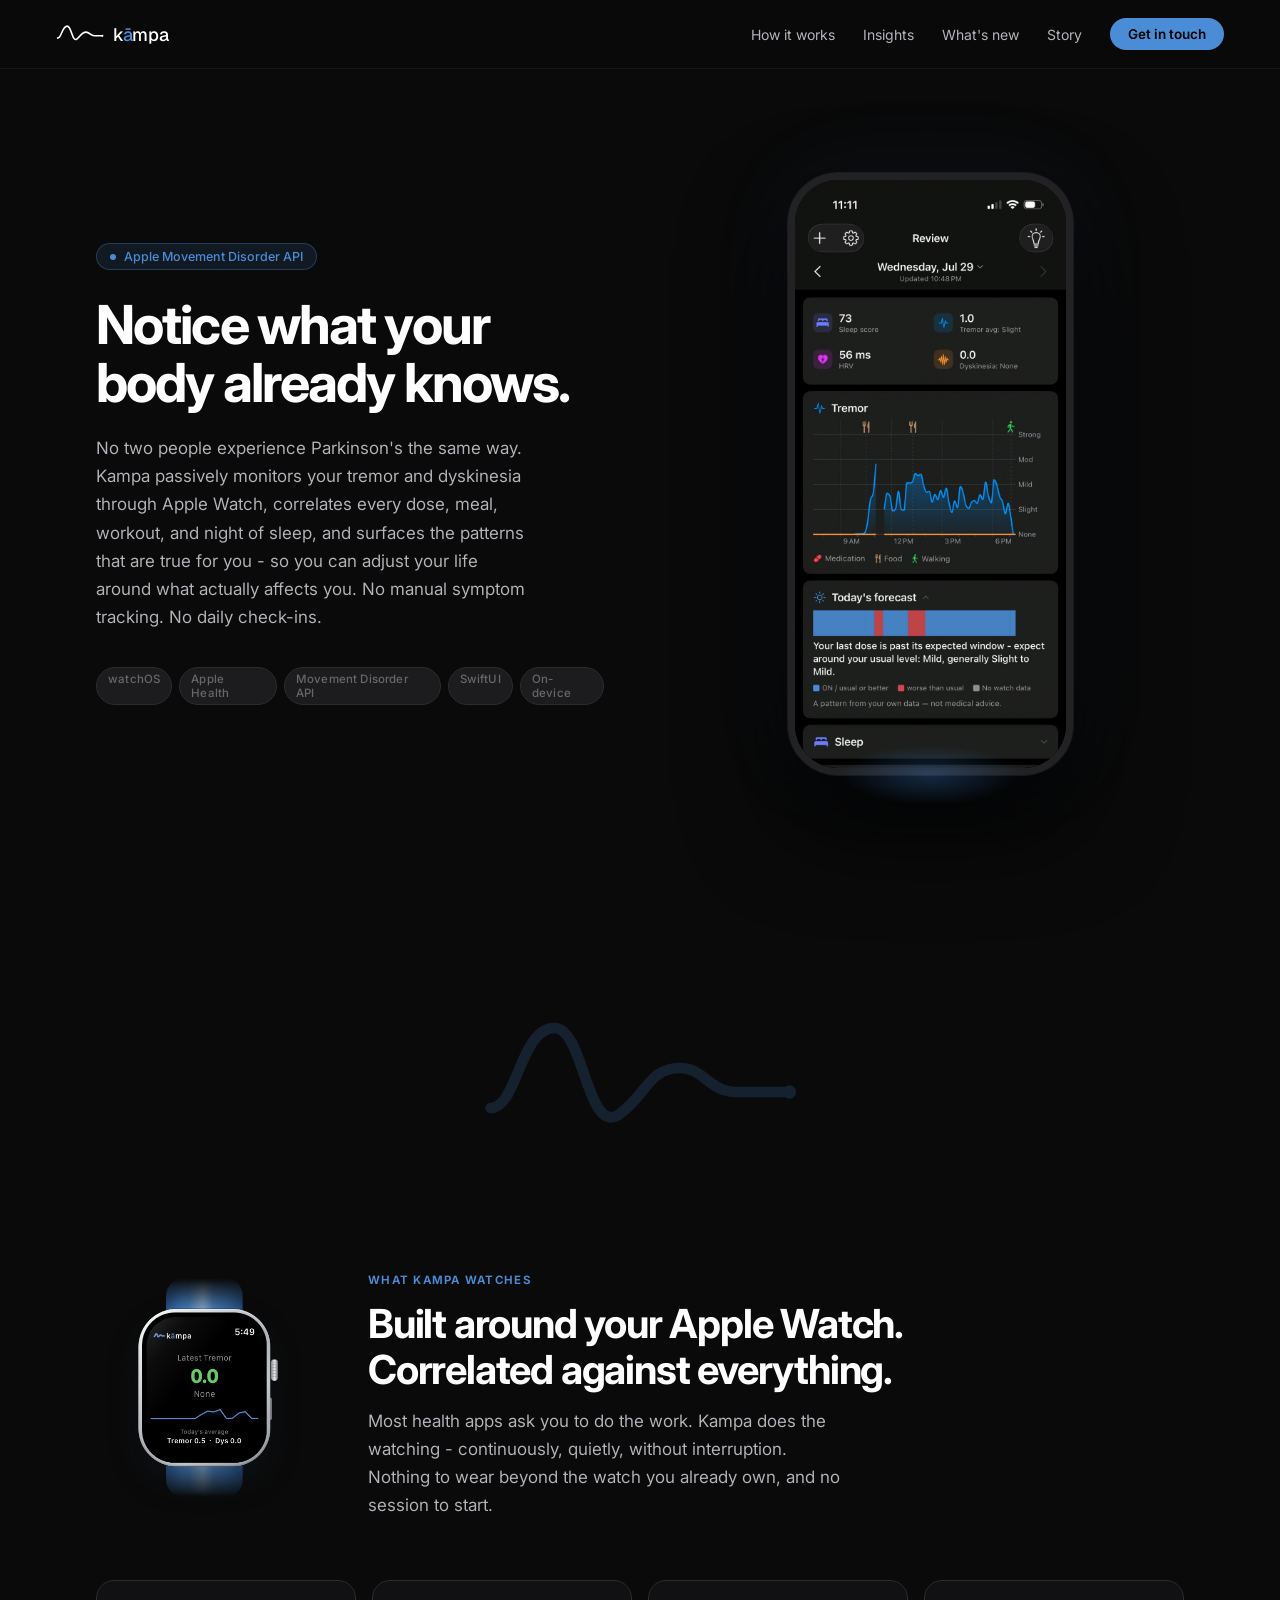
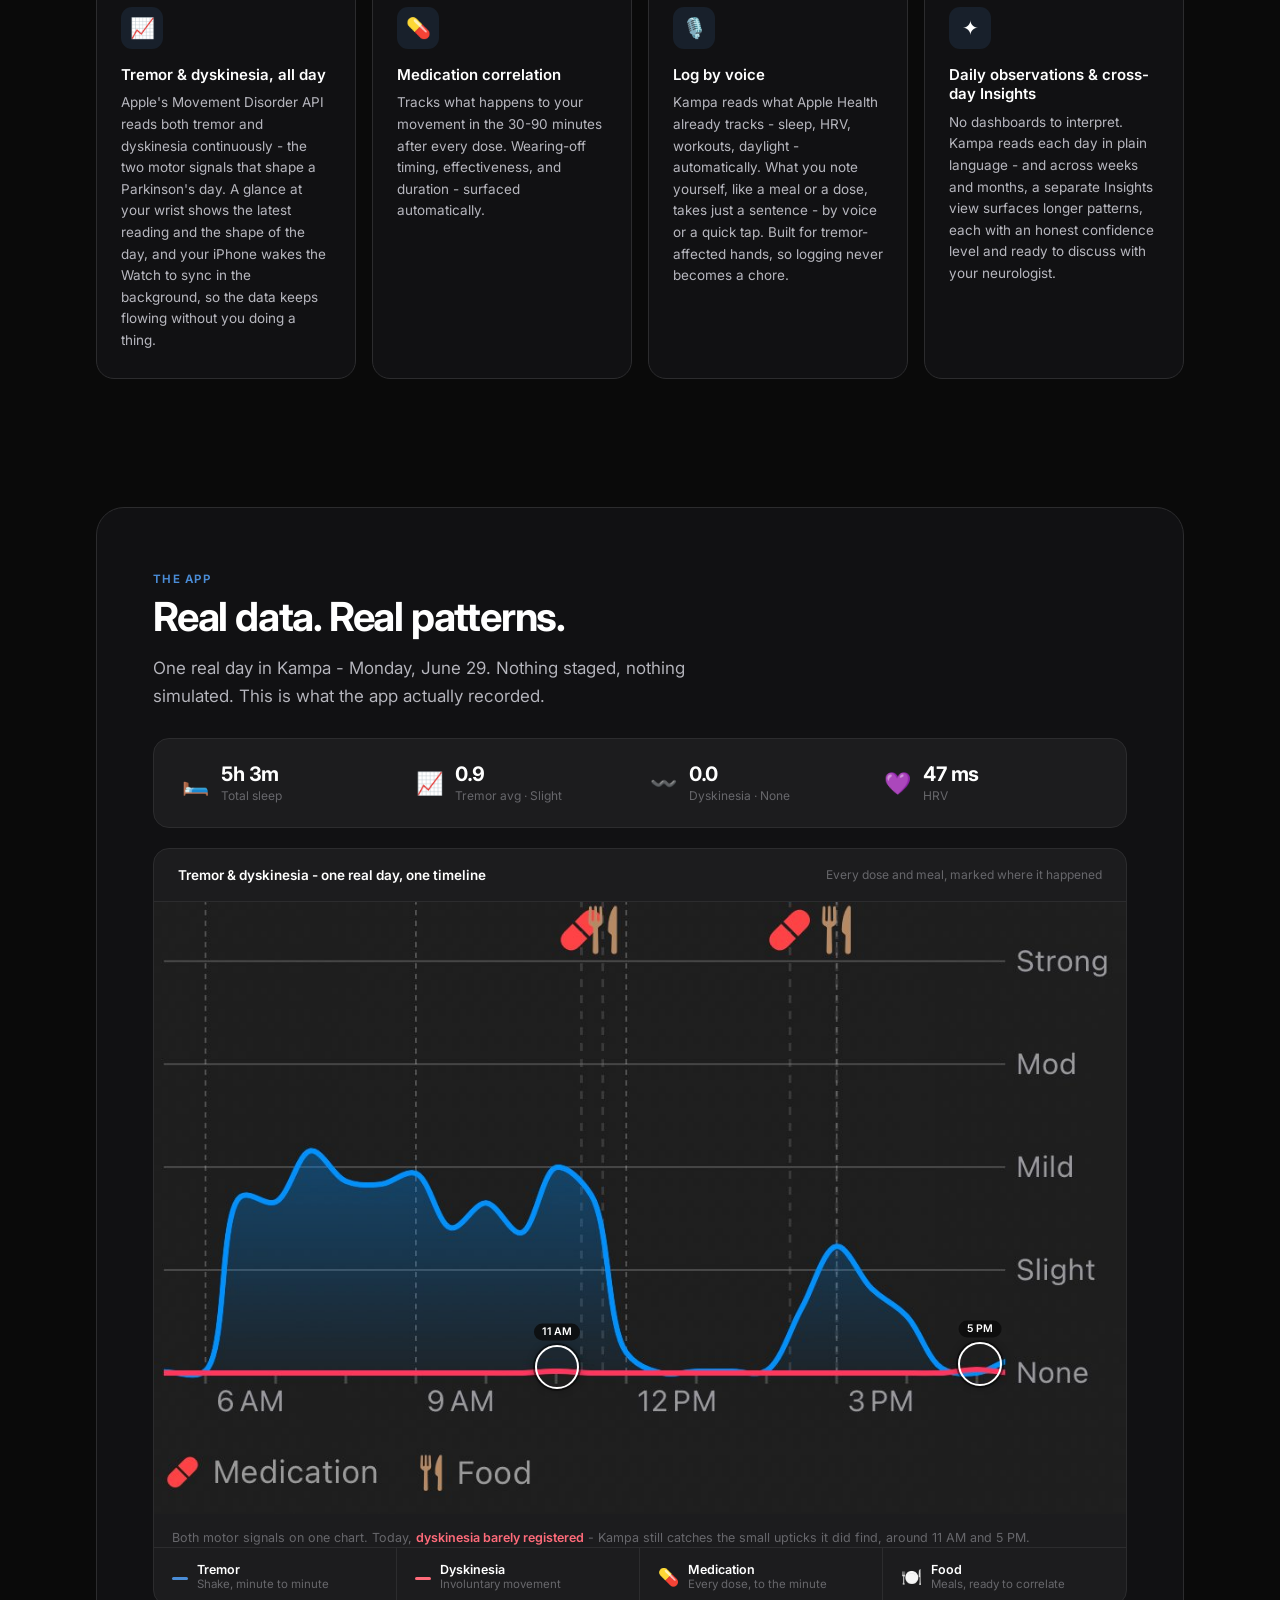
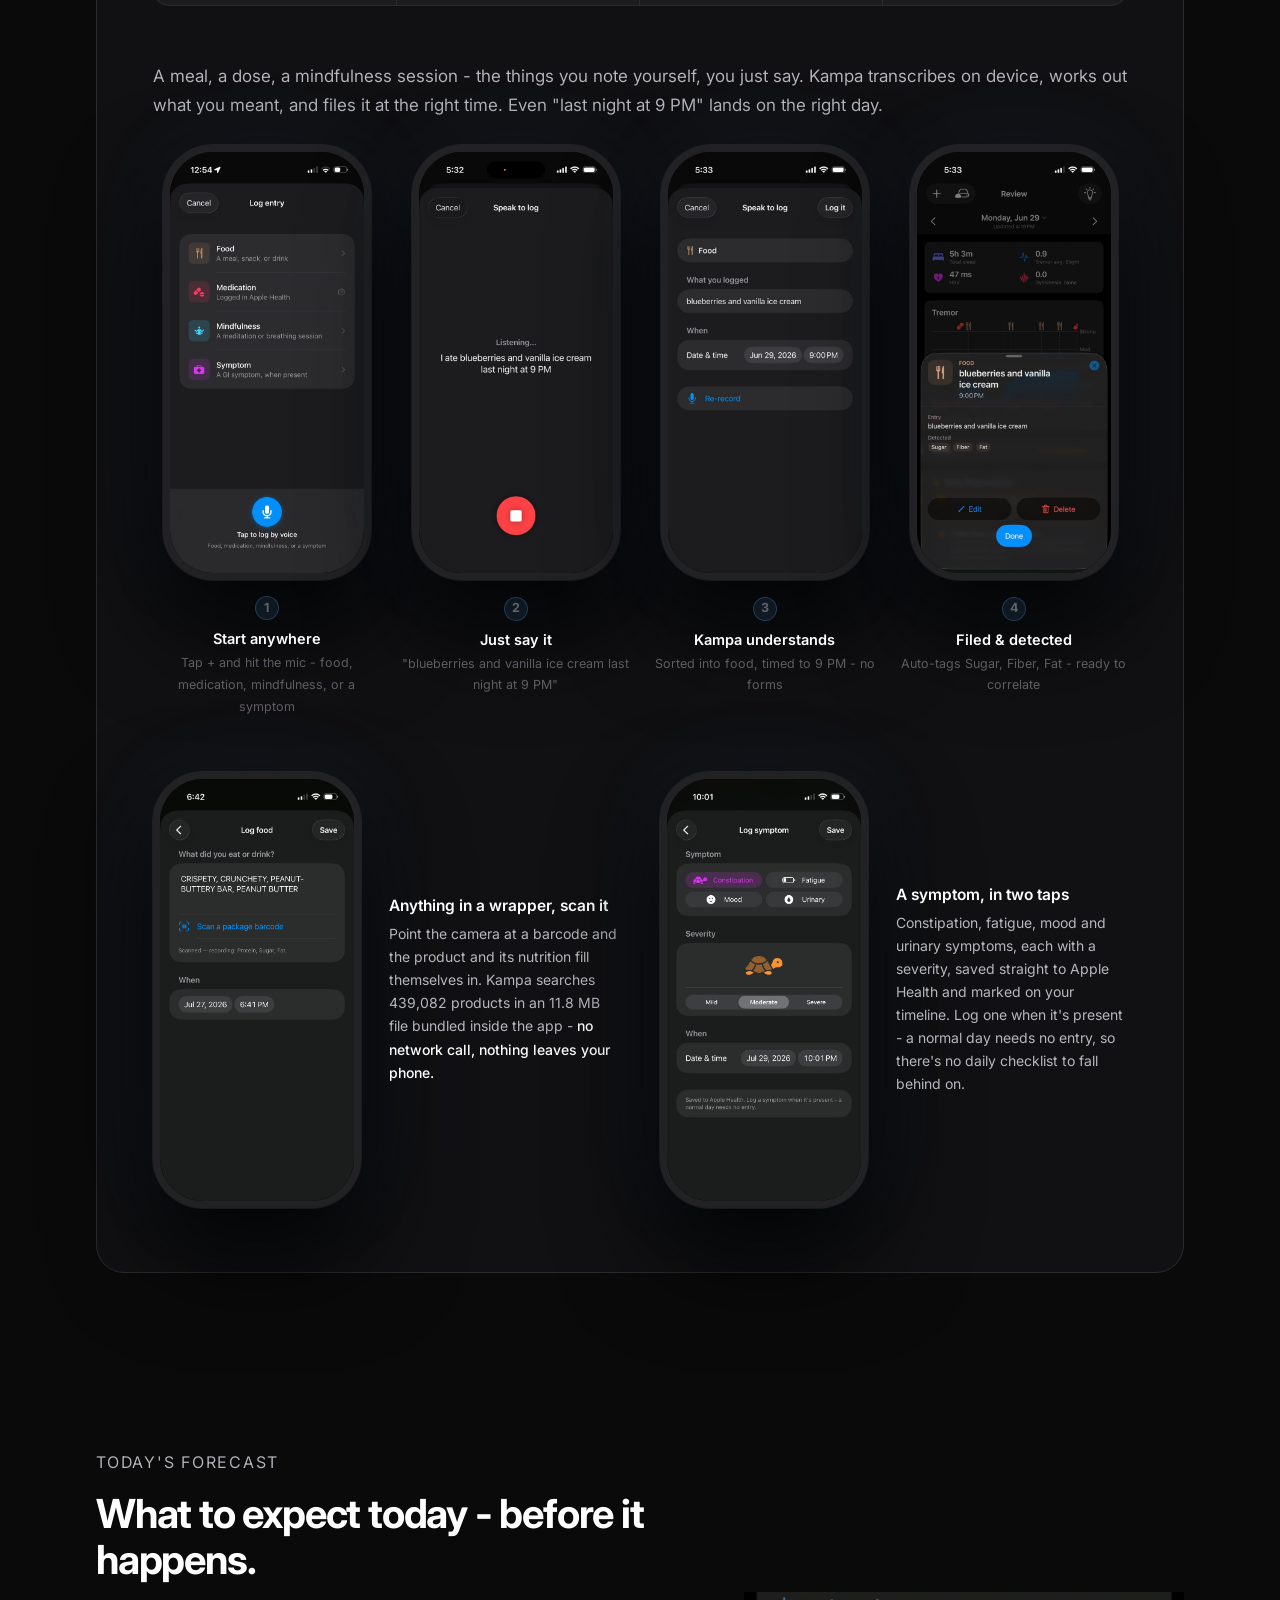
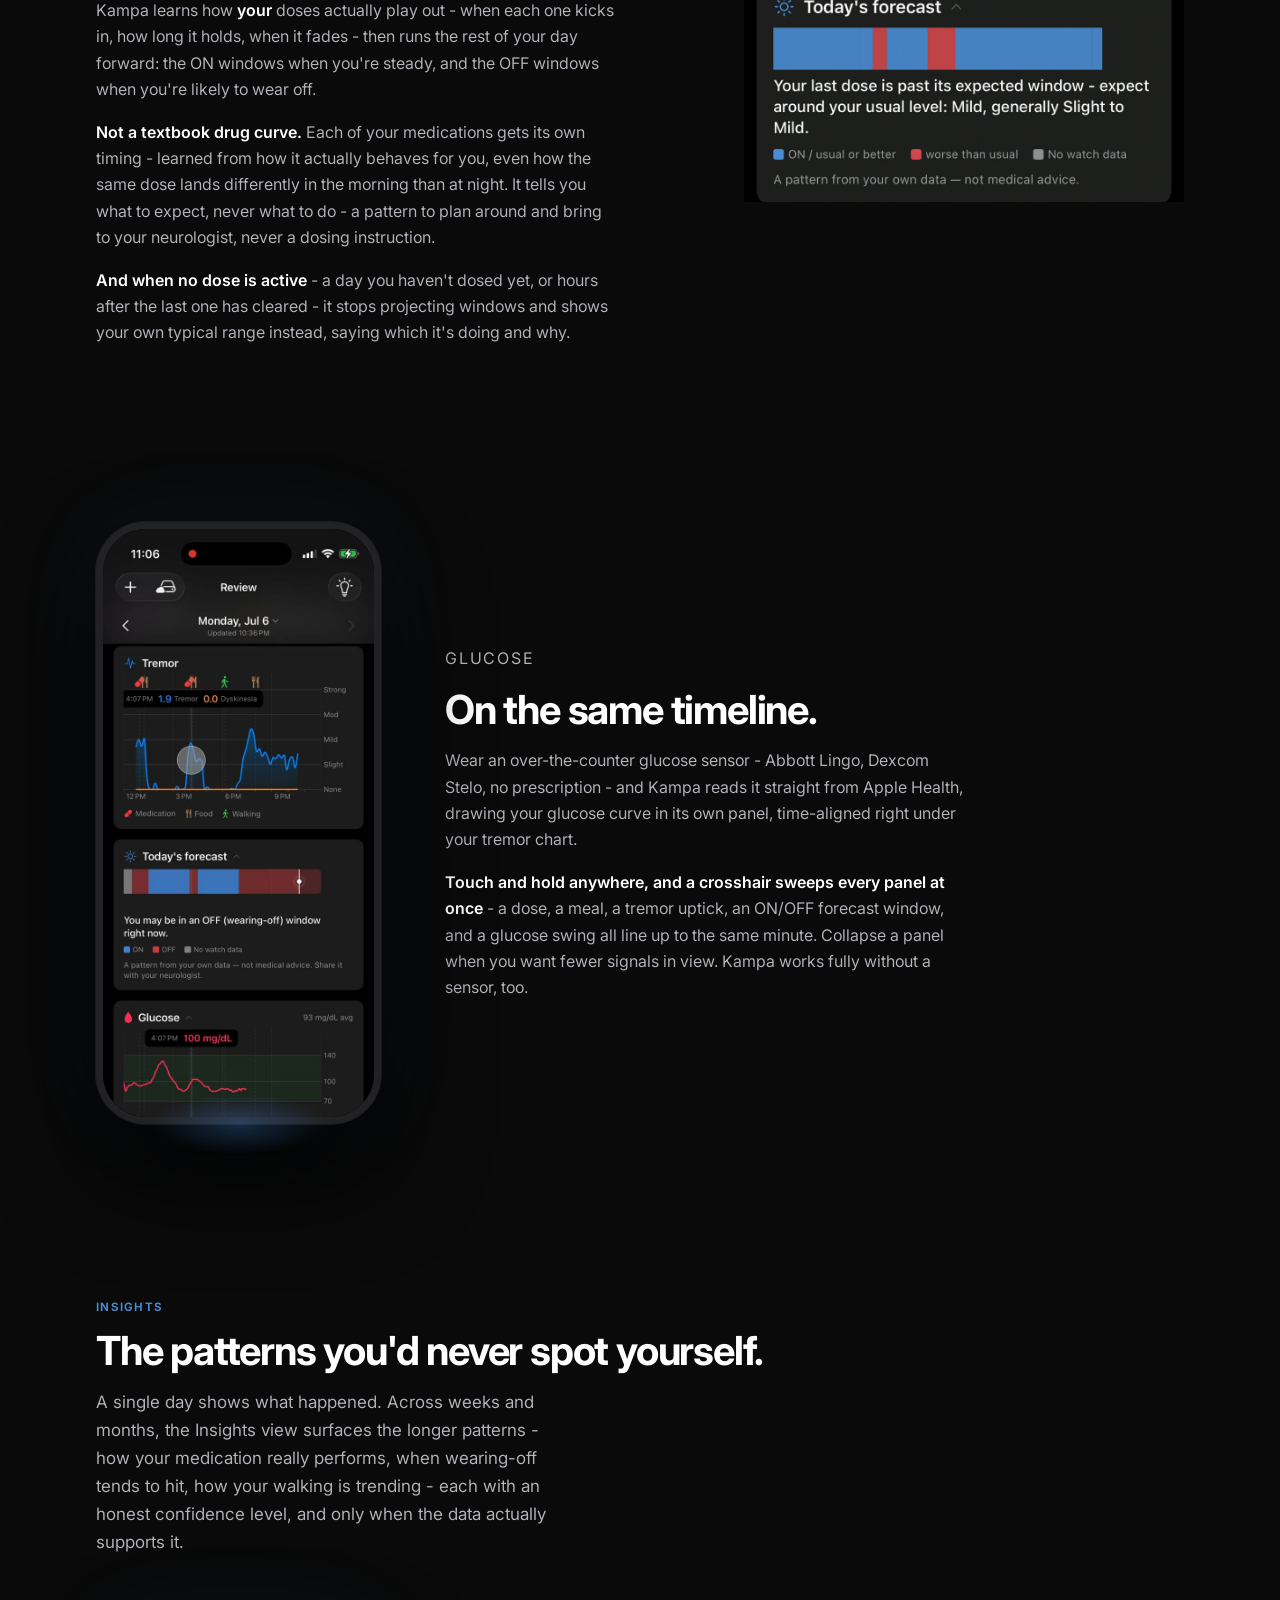
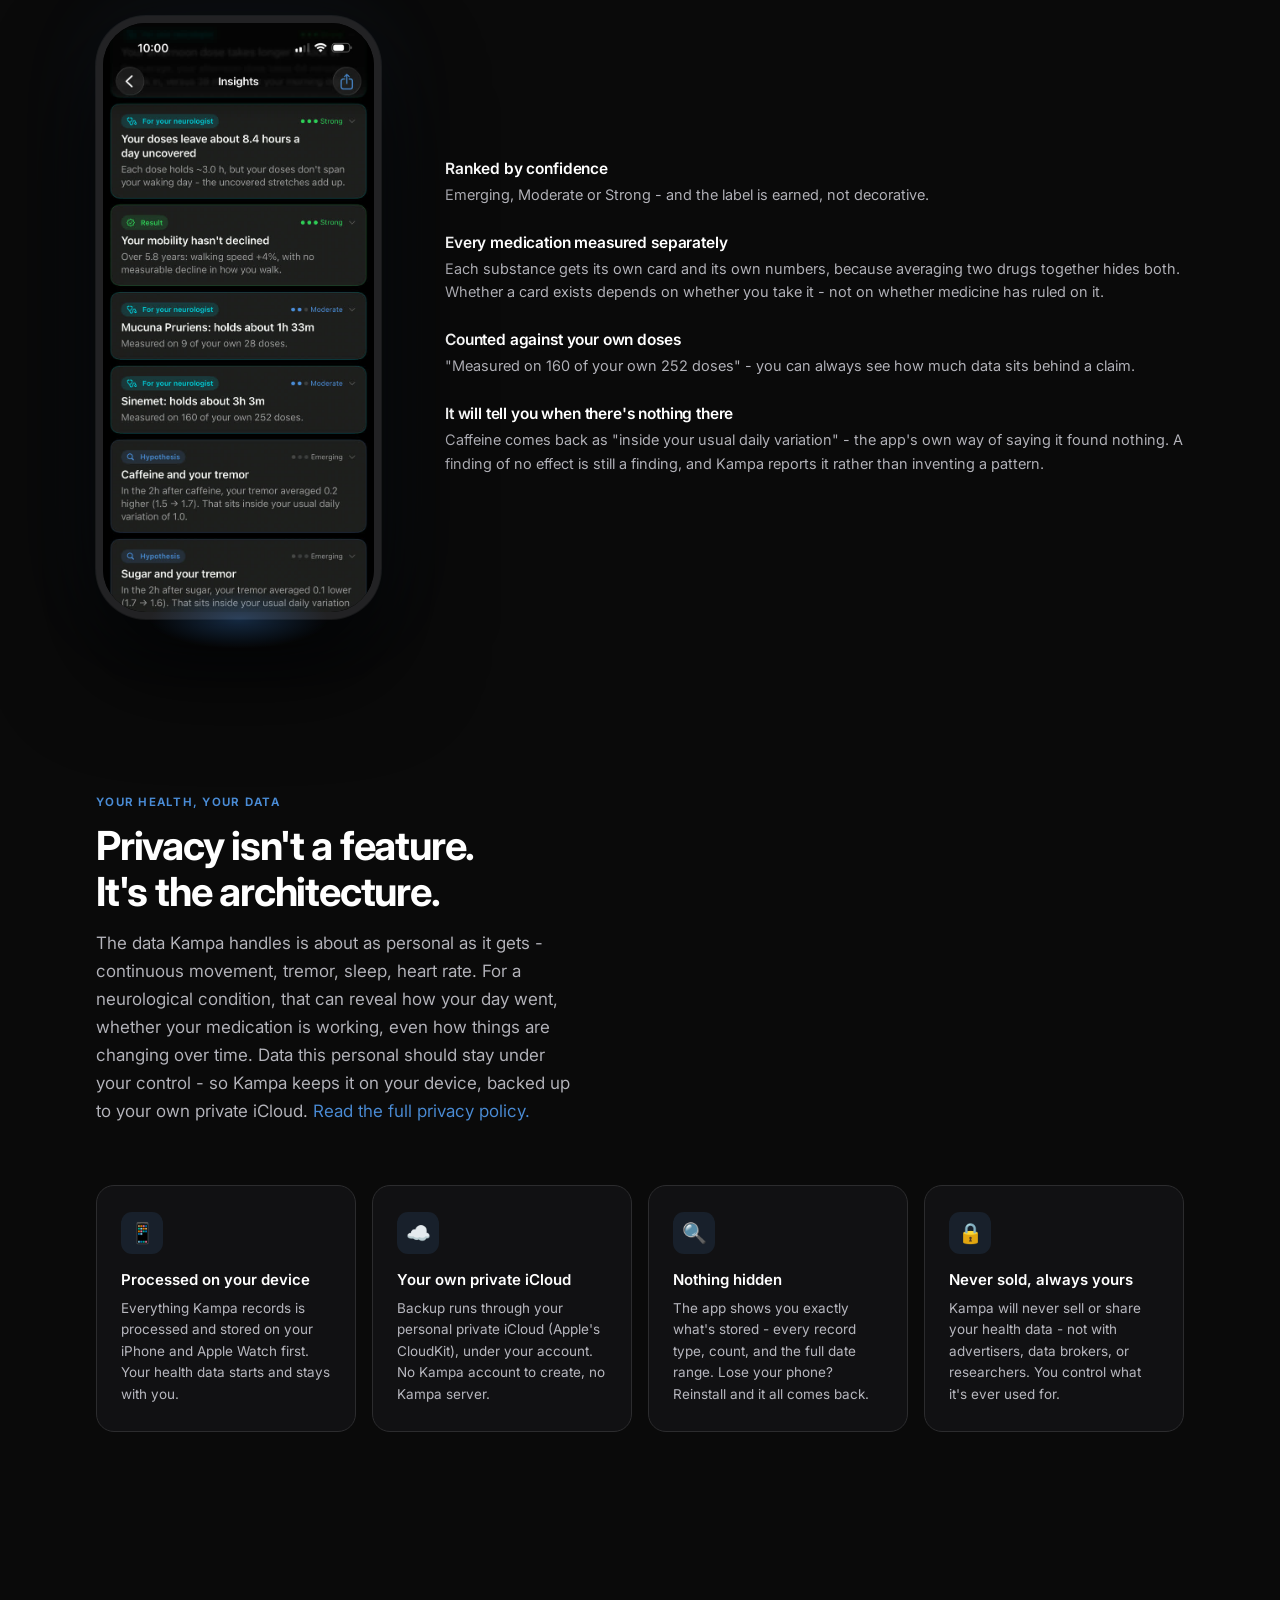
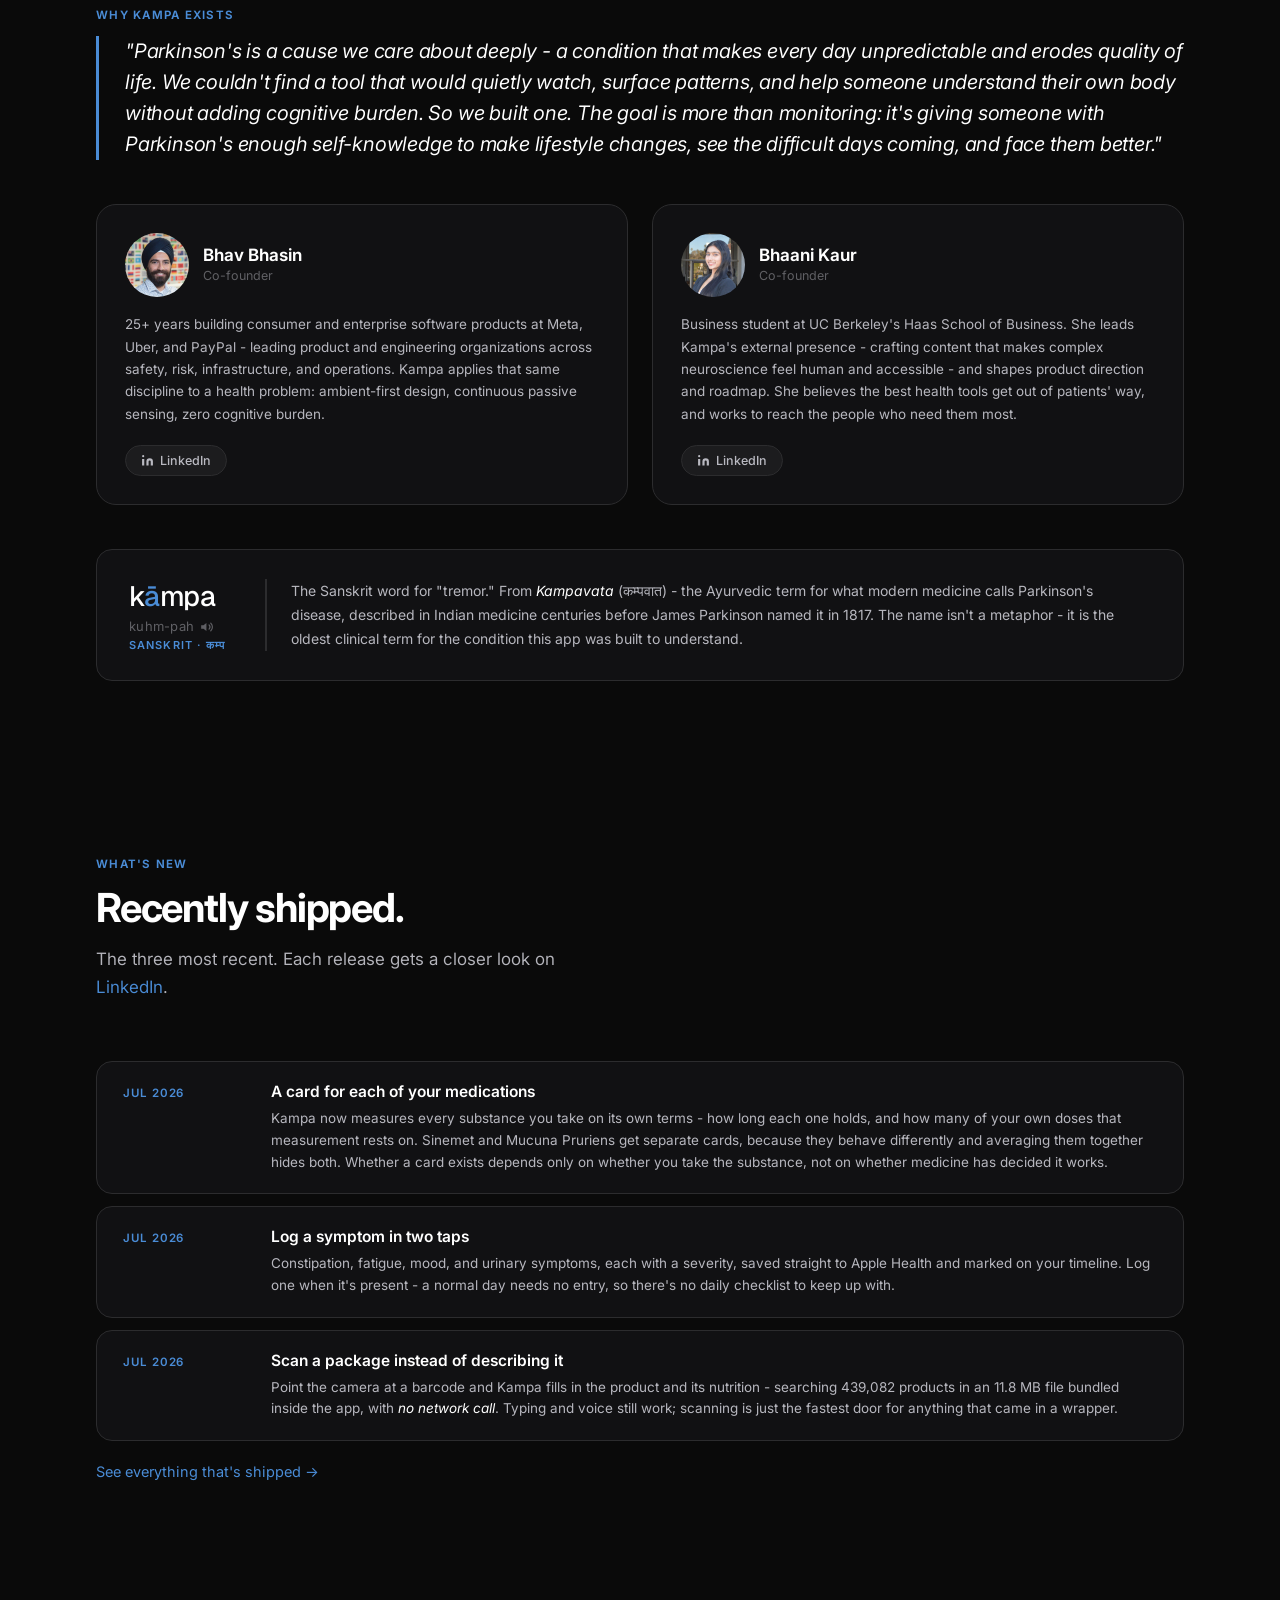
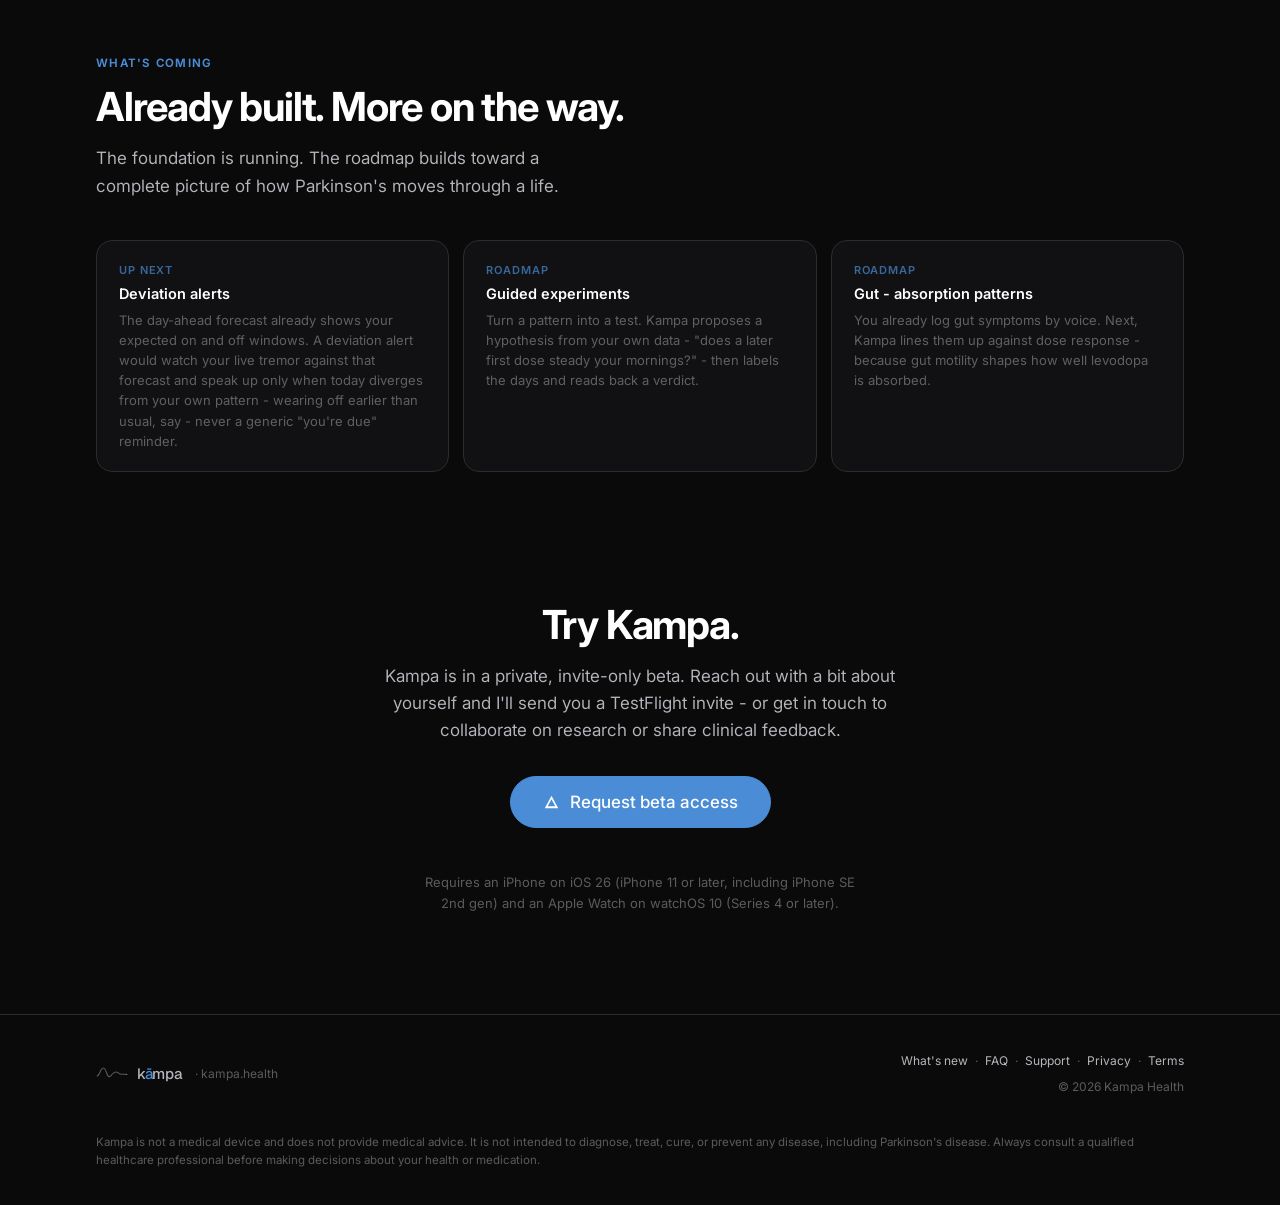
==== commit bcd58094: "Link Support from the homepage footer The App Store Connect Support URL should be reachable from the" ====
--- a/website/index.html
+++ b/website/index.html
@@ -1373,6 +1373,8 @@
                 <span style="color:var(--text-3);margin:0 4px;">·</span>
                 <a href="faq.html" style="color:var(--text-2);text-decoration:none;">FAQ</a>
                 <span style="color:var(--text-3);margin:0 4px;">·</span>
+                <a href="support.html" style="color:var(--text-2);text-decoration:none;">Support</a>
+                <span style="color:var(--text-3);margin:0 4px;">·</span>
                 <a href="privacy.html" style="color:var(--text-2);text-decoration:none;">Privacy</a>
                 <span style="color:var(--text-3);margin:0 4px;">·</span>
                 <a href="terms.html" style="color:var(--text-2);text-decoration:none;">Terms</a>
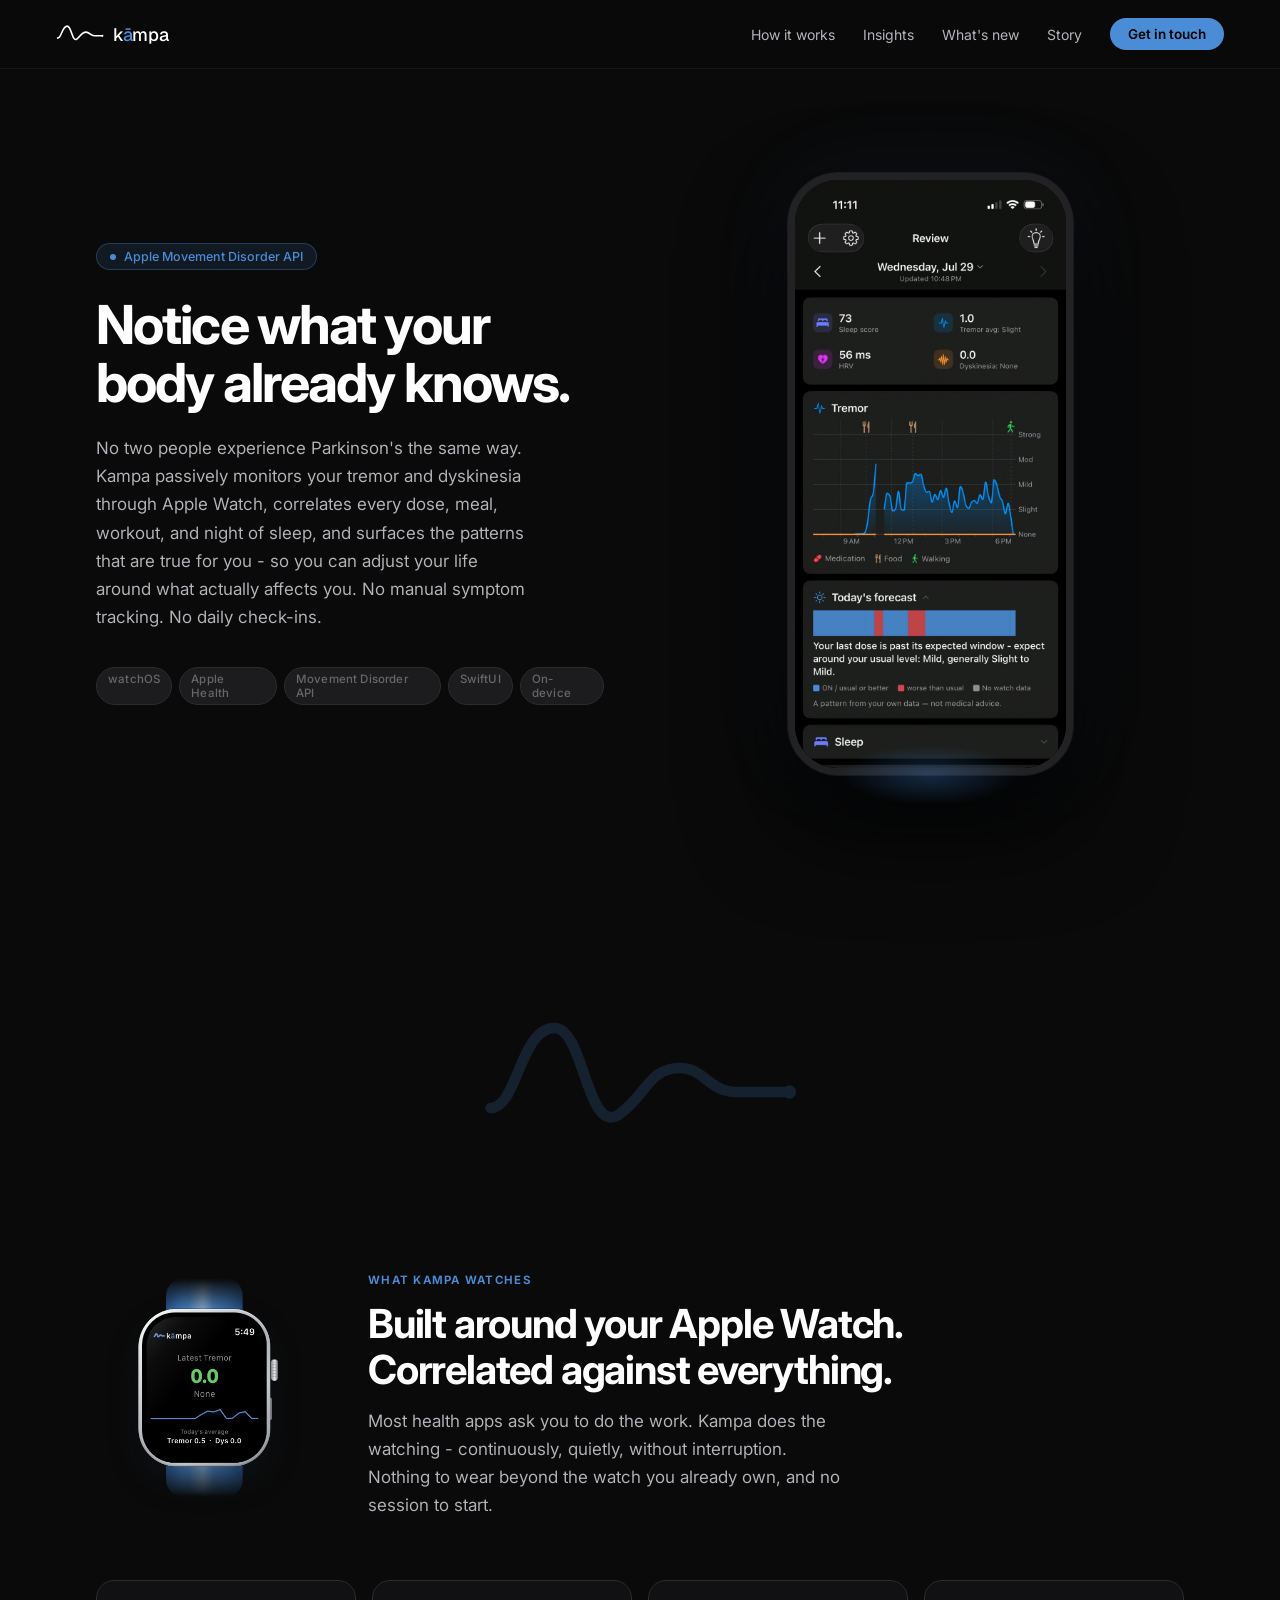
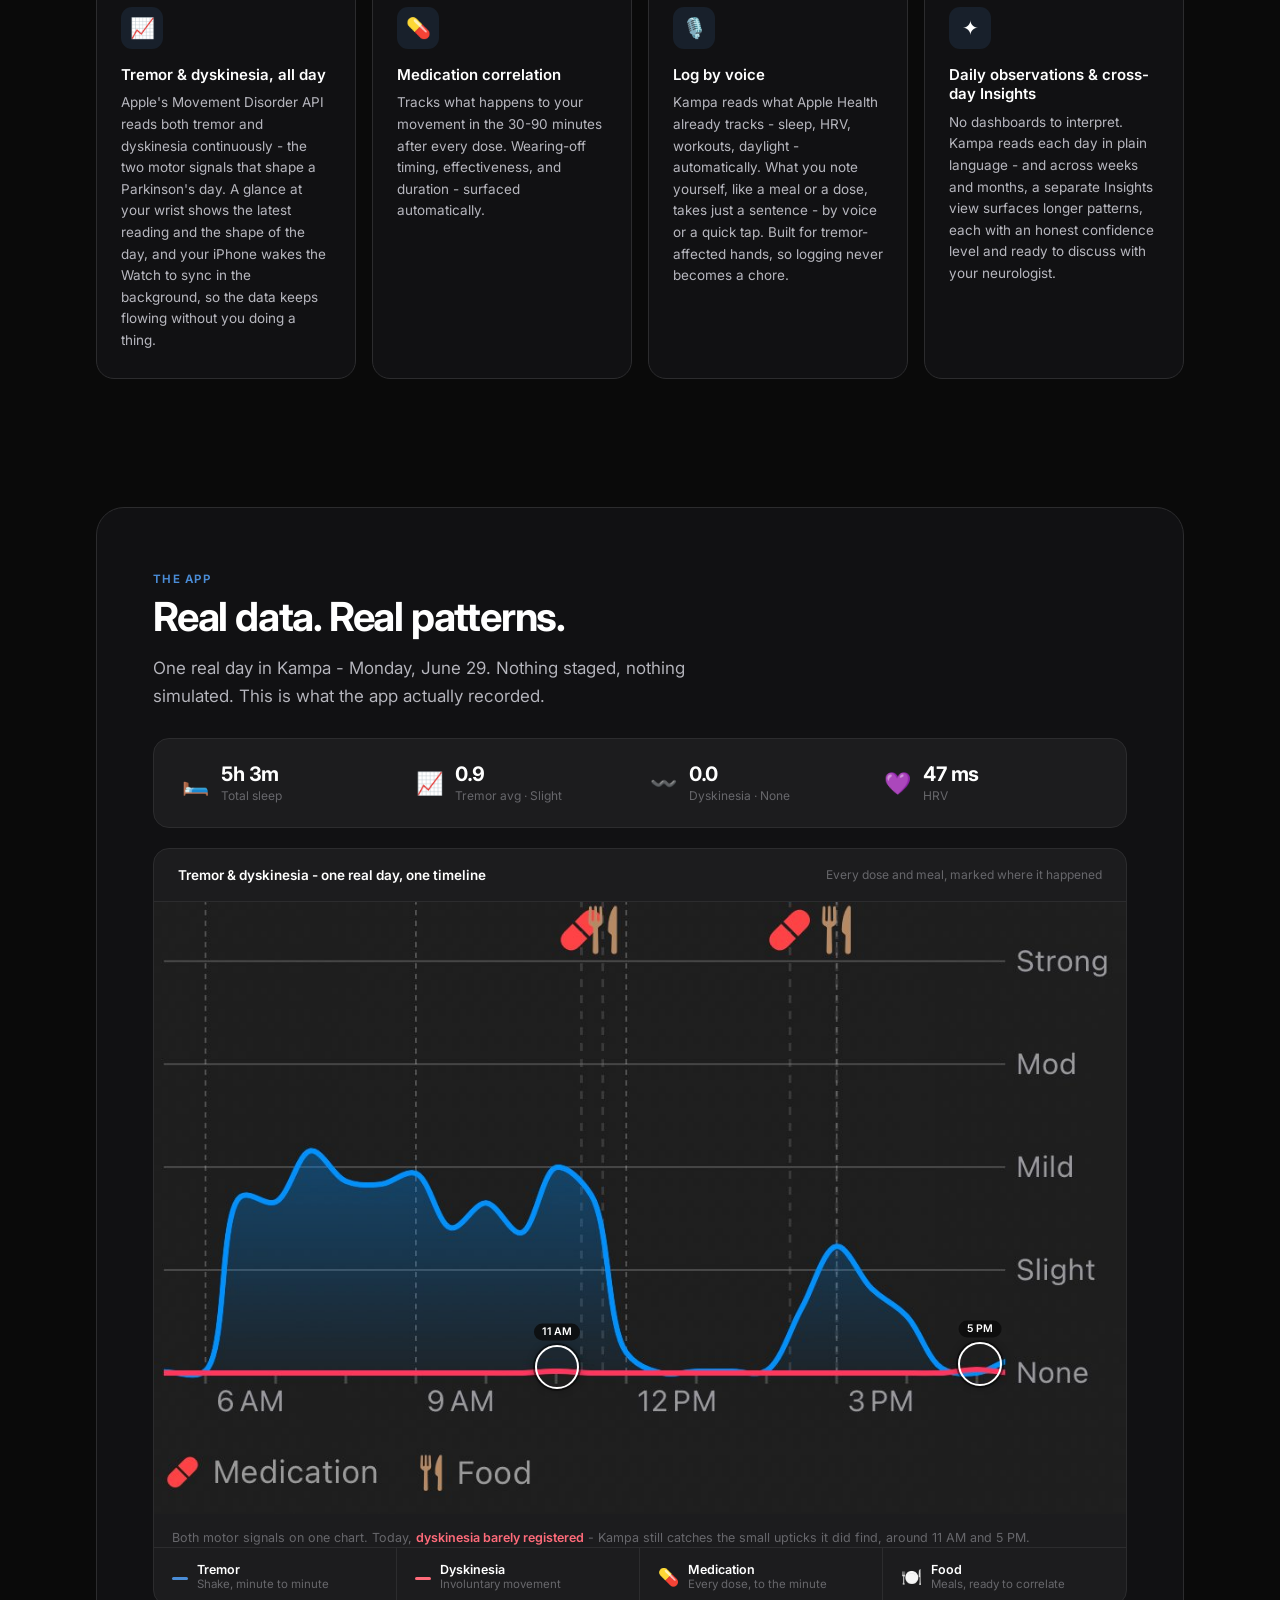
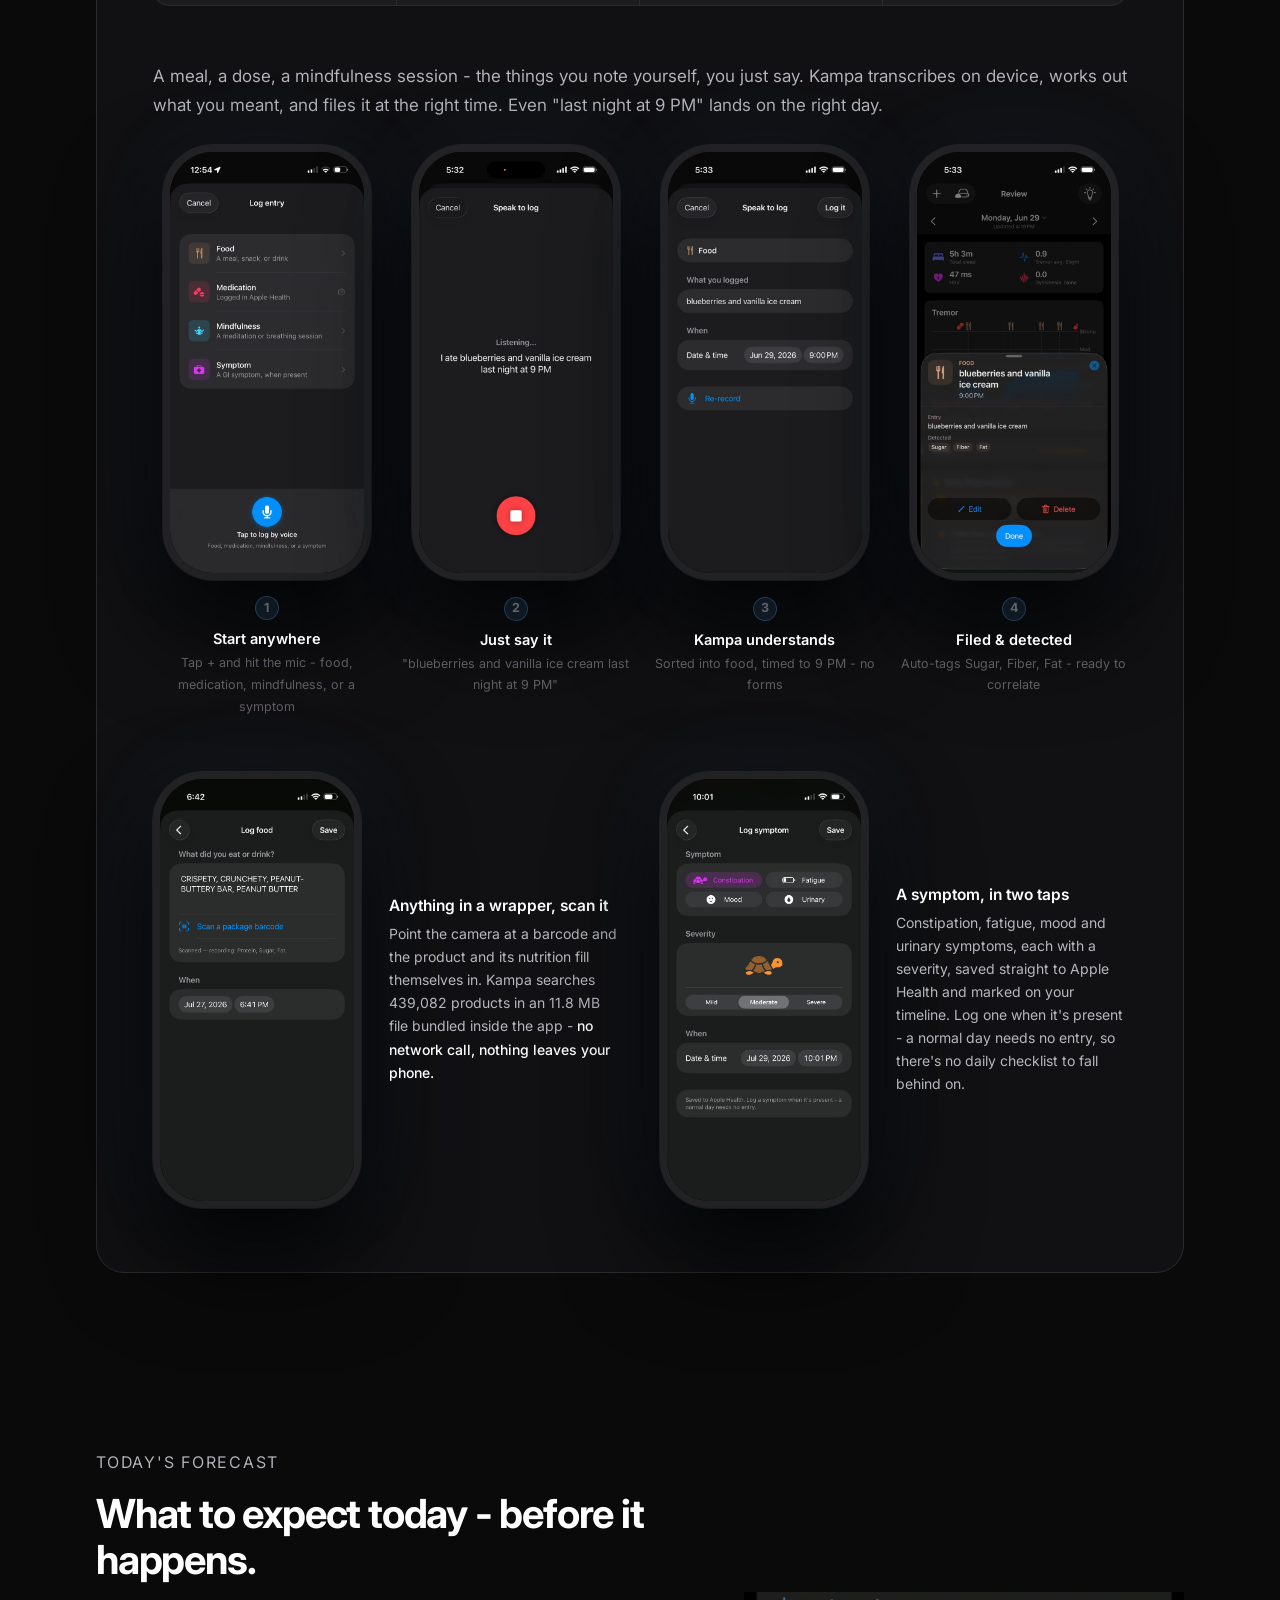
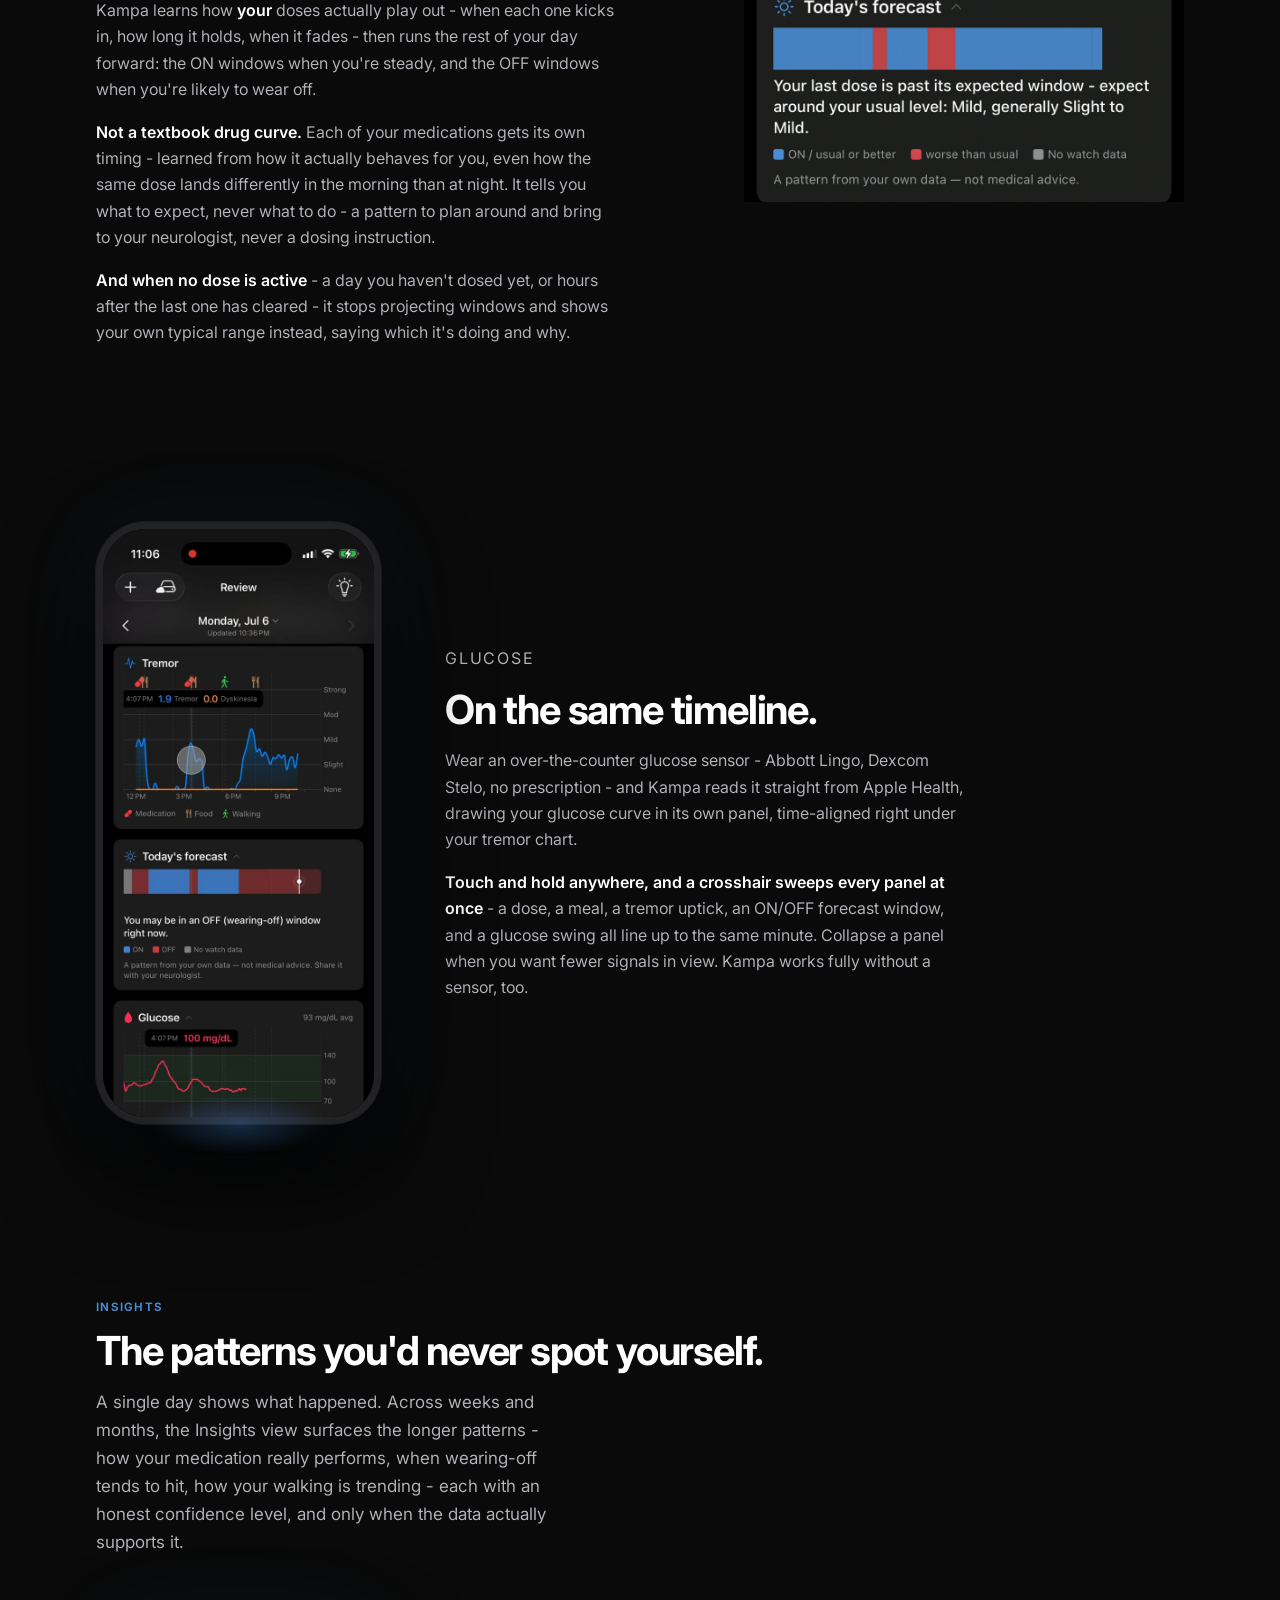
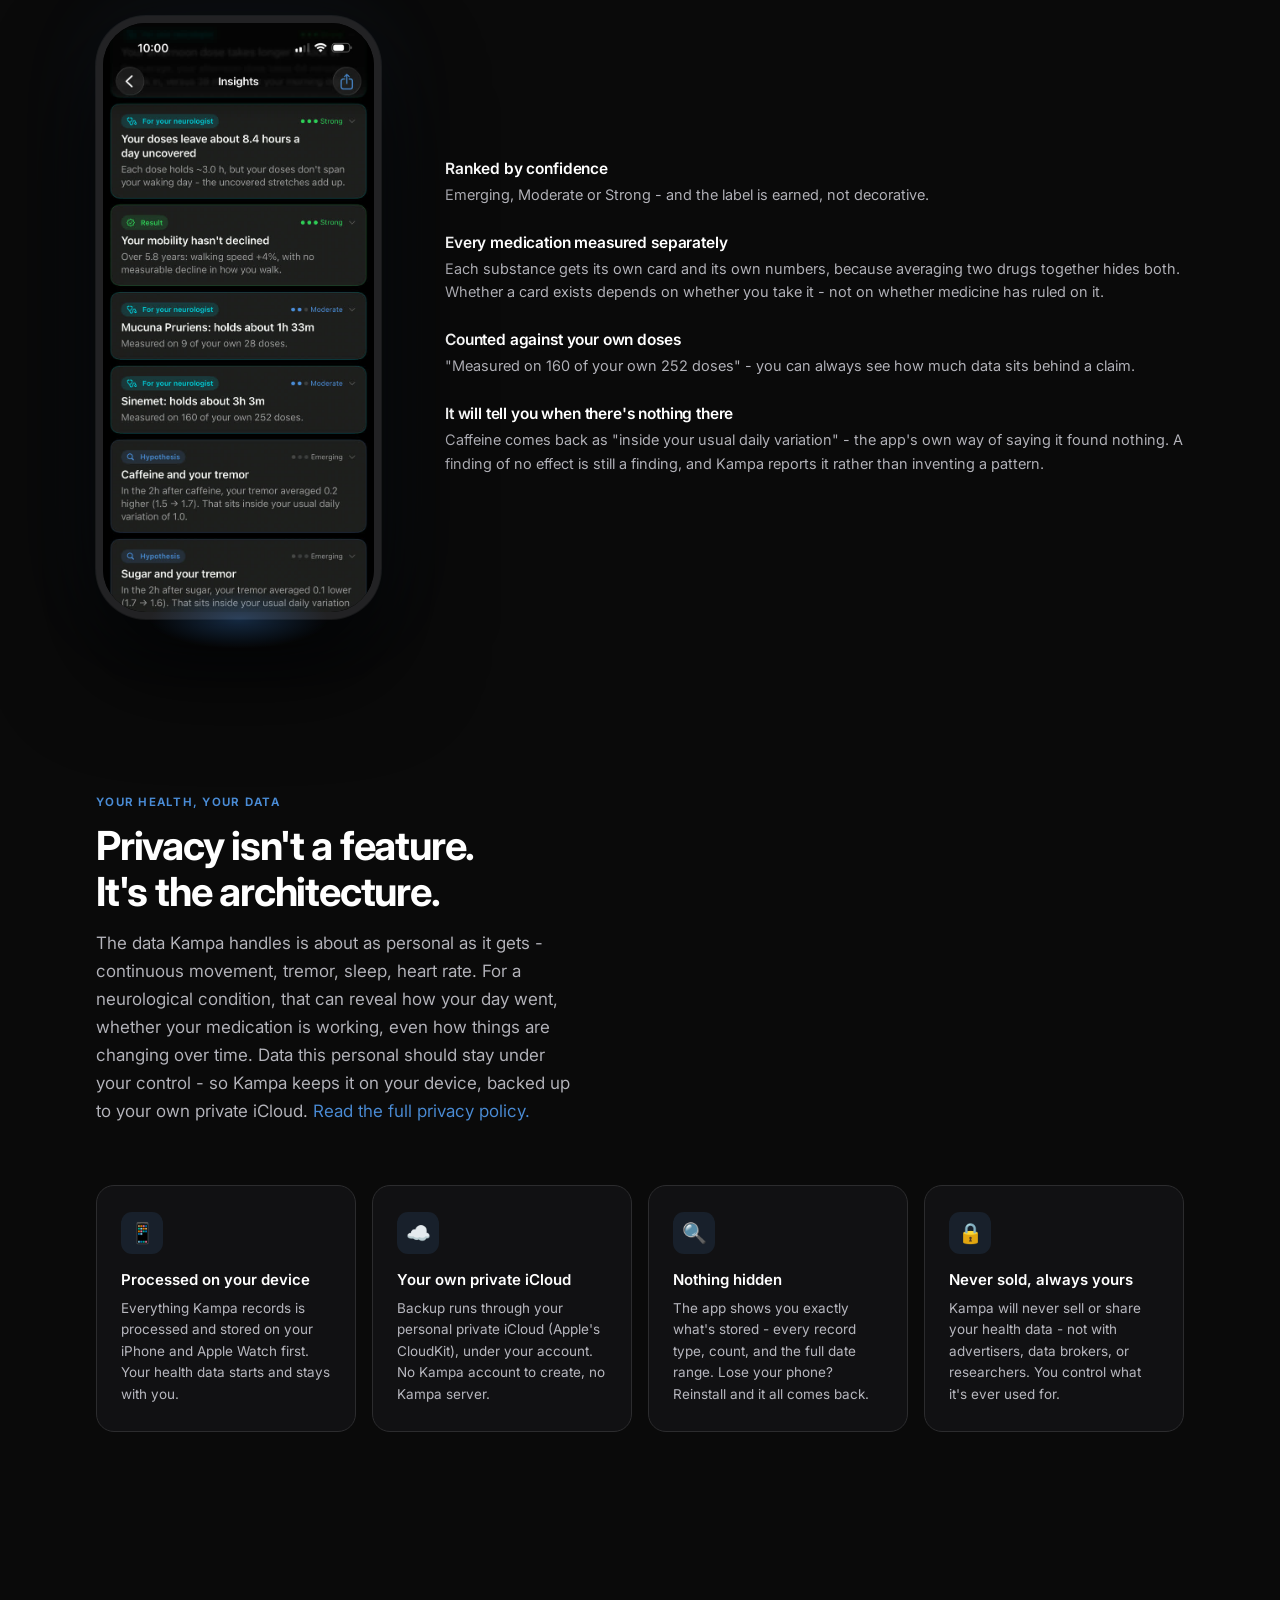
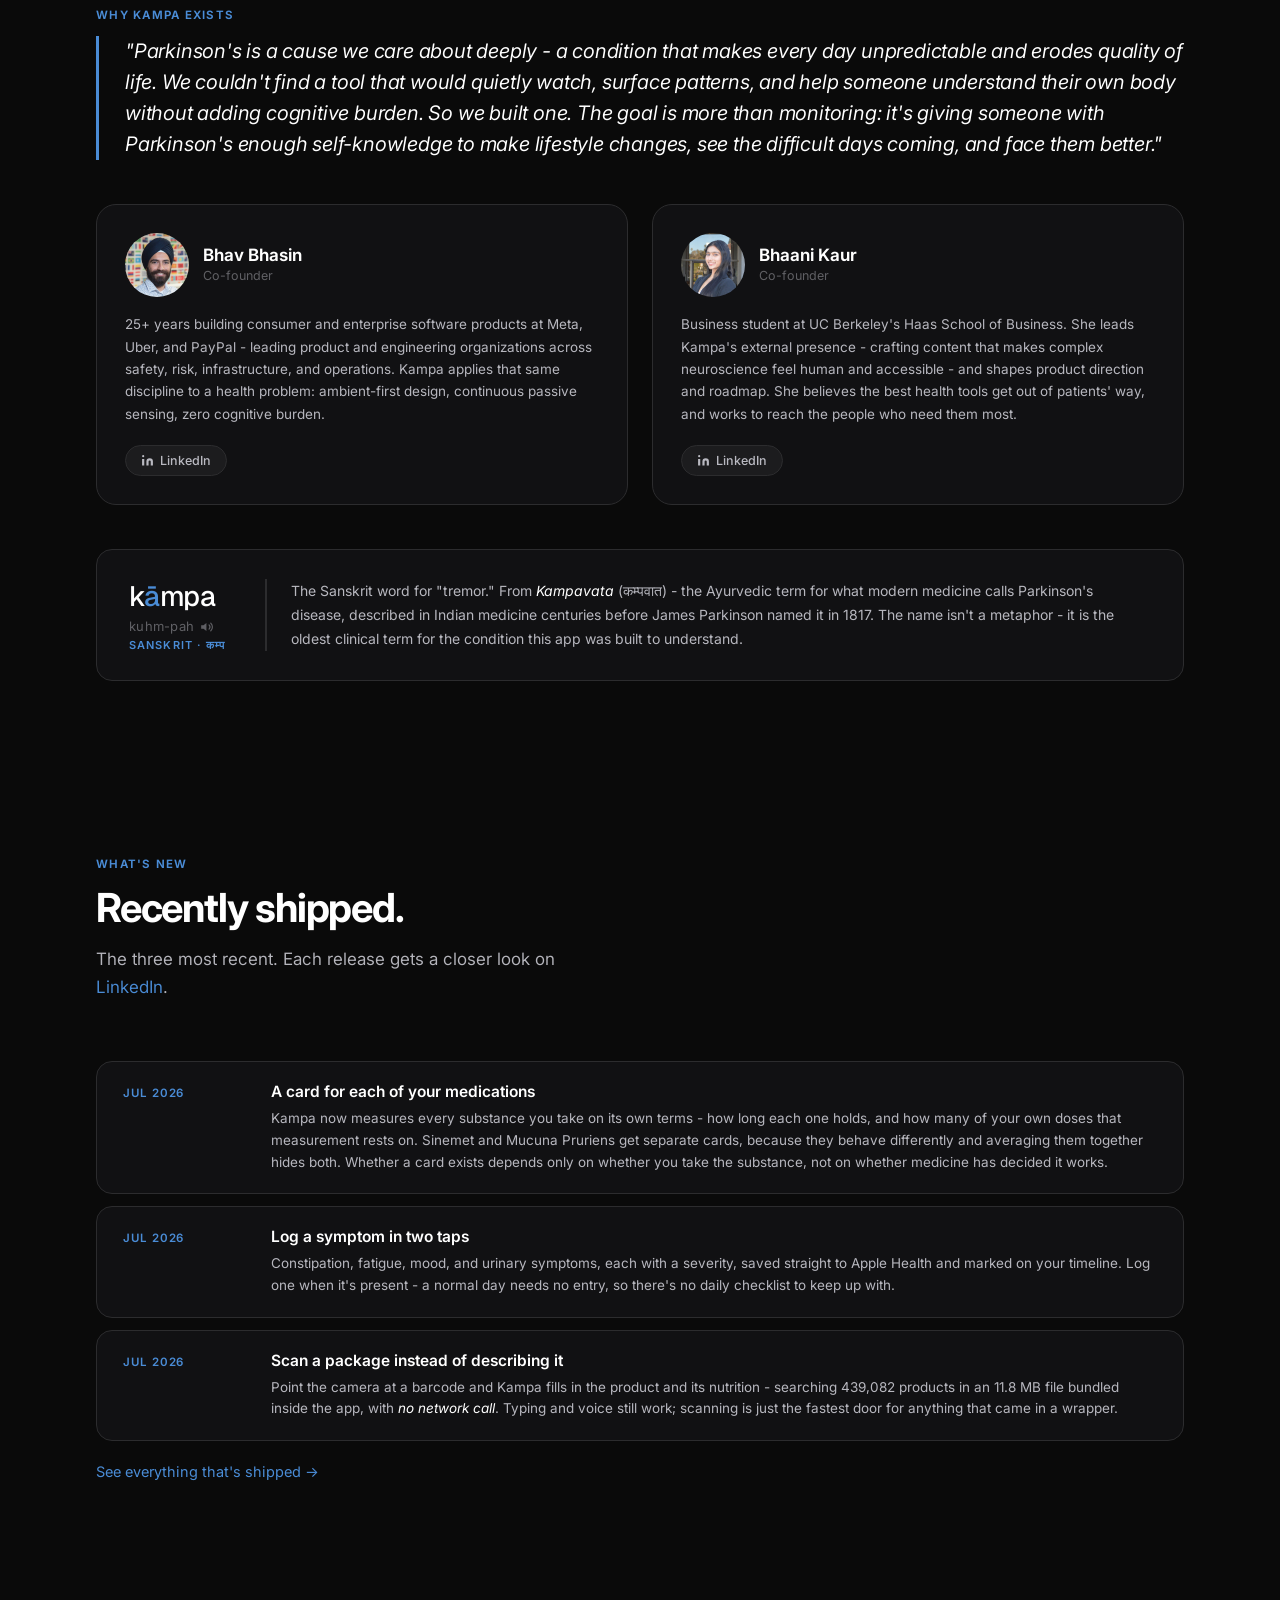
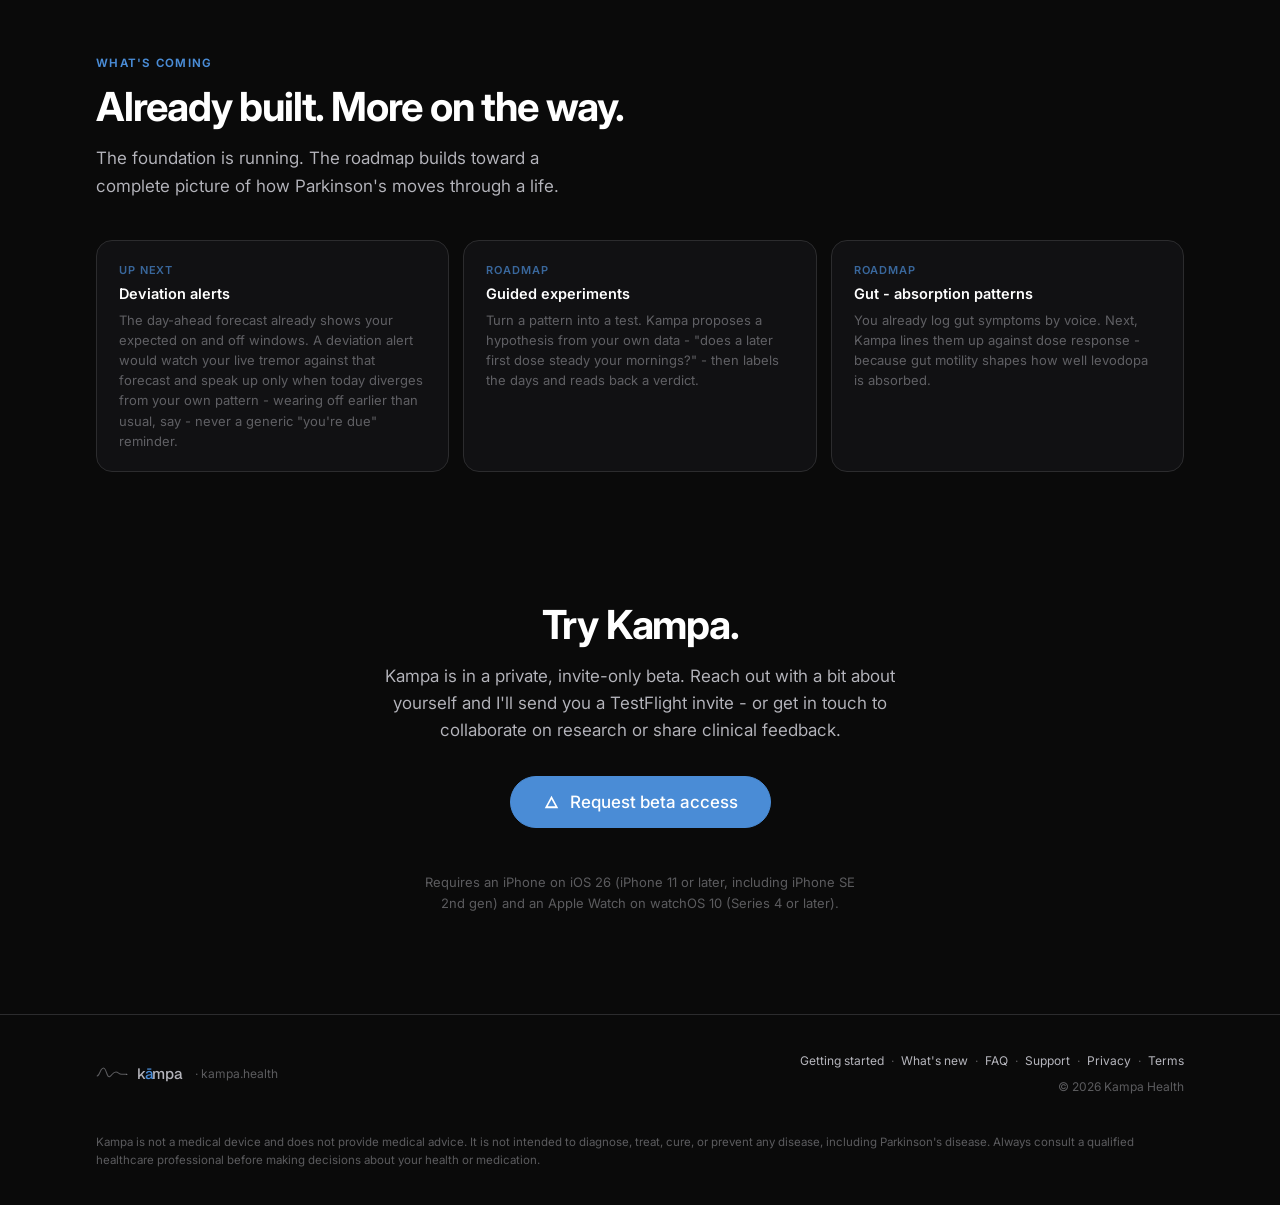
==== commit ee798cc1: "Add the /start setup guide and point the app at it Ten steps in first-run order, each with a slot fo" ====
--- a/website/index.html
+++ b/website/index.html
@@ -13,6 +13,9 @@
         gtag('js', new Date());
         gtag('config', 'G-08KTDP6KRR');
     </script>
+    <link rel="icon" href="/assets/favicon.svg" type="image/svg+xml">
+    <link rel="icon" href="/assets/favicon-32.png" sizes="32x32" type="image/png">
+    <link rel="apple-touch-icon" href="/assets/apple-touch-icon.png">
     <link rel="preconnect" href="https://fonts.googleapis.com">
     <link rel="preconnect" href="https://fonts.gstatic.com" crossorigin>
     <link href="https://fonts.googleapis.com/css2?family=Geist:wght@400;500;600&family=Noto+Serif+Devanagari:wght@400;600&family=Inter:ital,opsz,wght@0,14..32,300;0,14..32,400;0,14..32,500;0,14..32,600;0,14..32,700;1,14..32,400&display=swap" rel="stylesheet">
@@ -1369,6 +1372,8 @@
         </div>
         <div class="footer-meta">
             <div style="margin-bottom:6px;">
+                <a href="start.html" style="color:var(--text-2);text-decoration:none;">Getting started</a>
+                <span style="color:var(--text-3);margin:0 4px;">·</span>
                 <a href="changelog.html" style="color:var(--text-2);text-decoration:none;">What's new</a>
                 <span style="color:var(--text-3);margin:0 4px;">·</span>
                 <a href="faq.html" style="color:var(--text-2);text-decoration:none;">FAQ</a>
